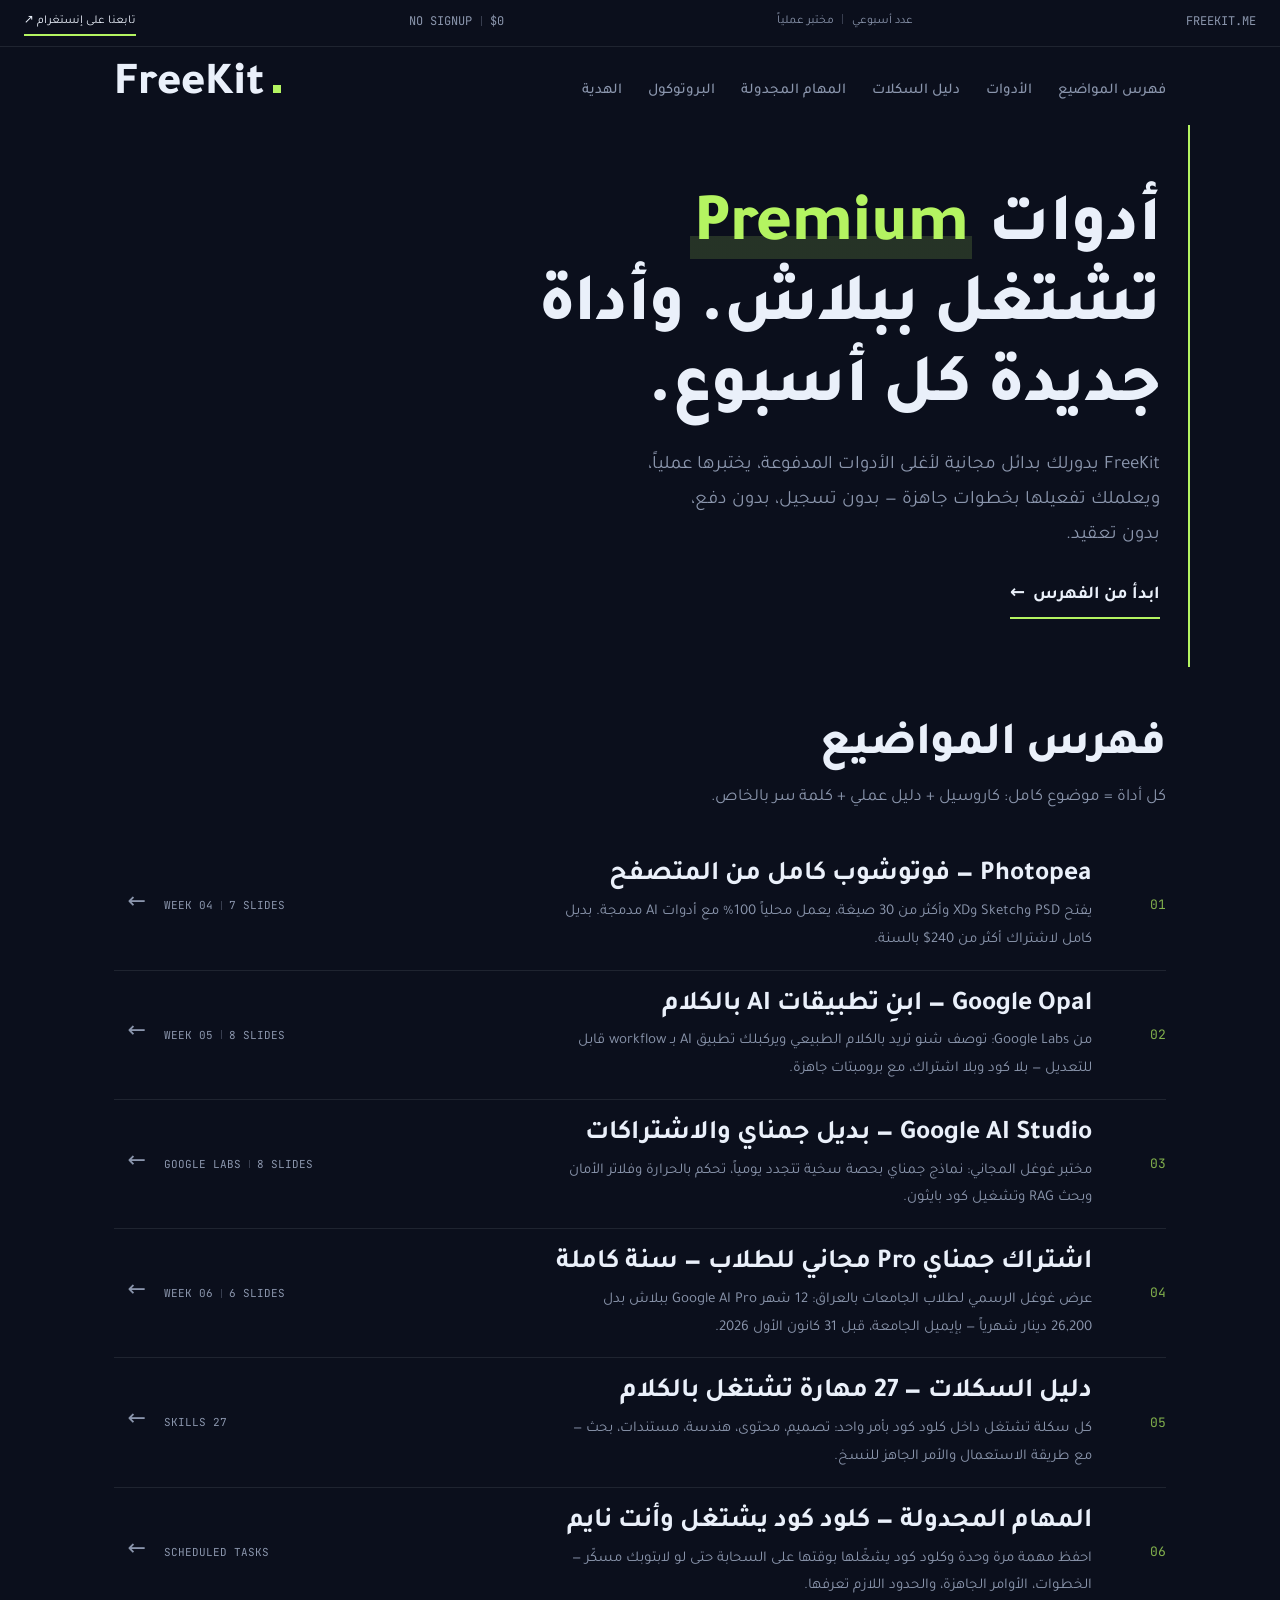
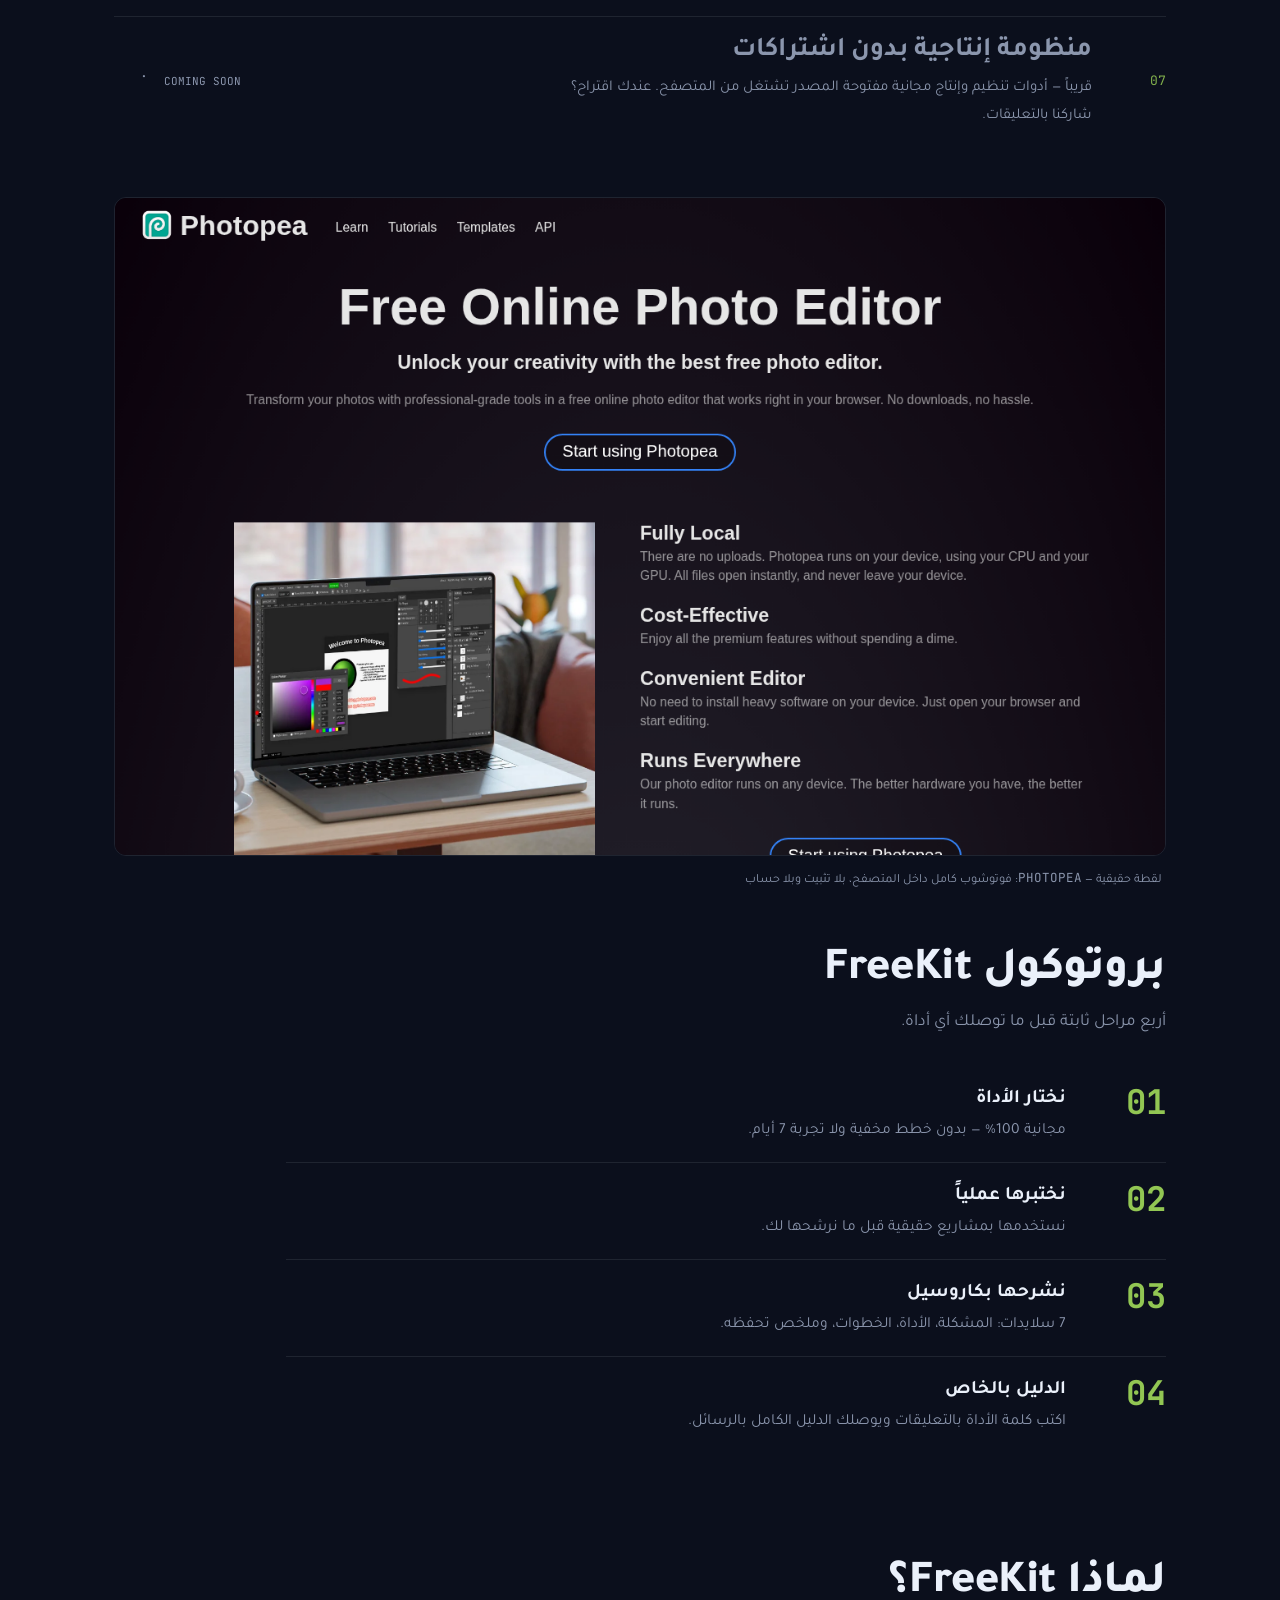
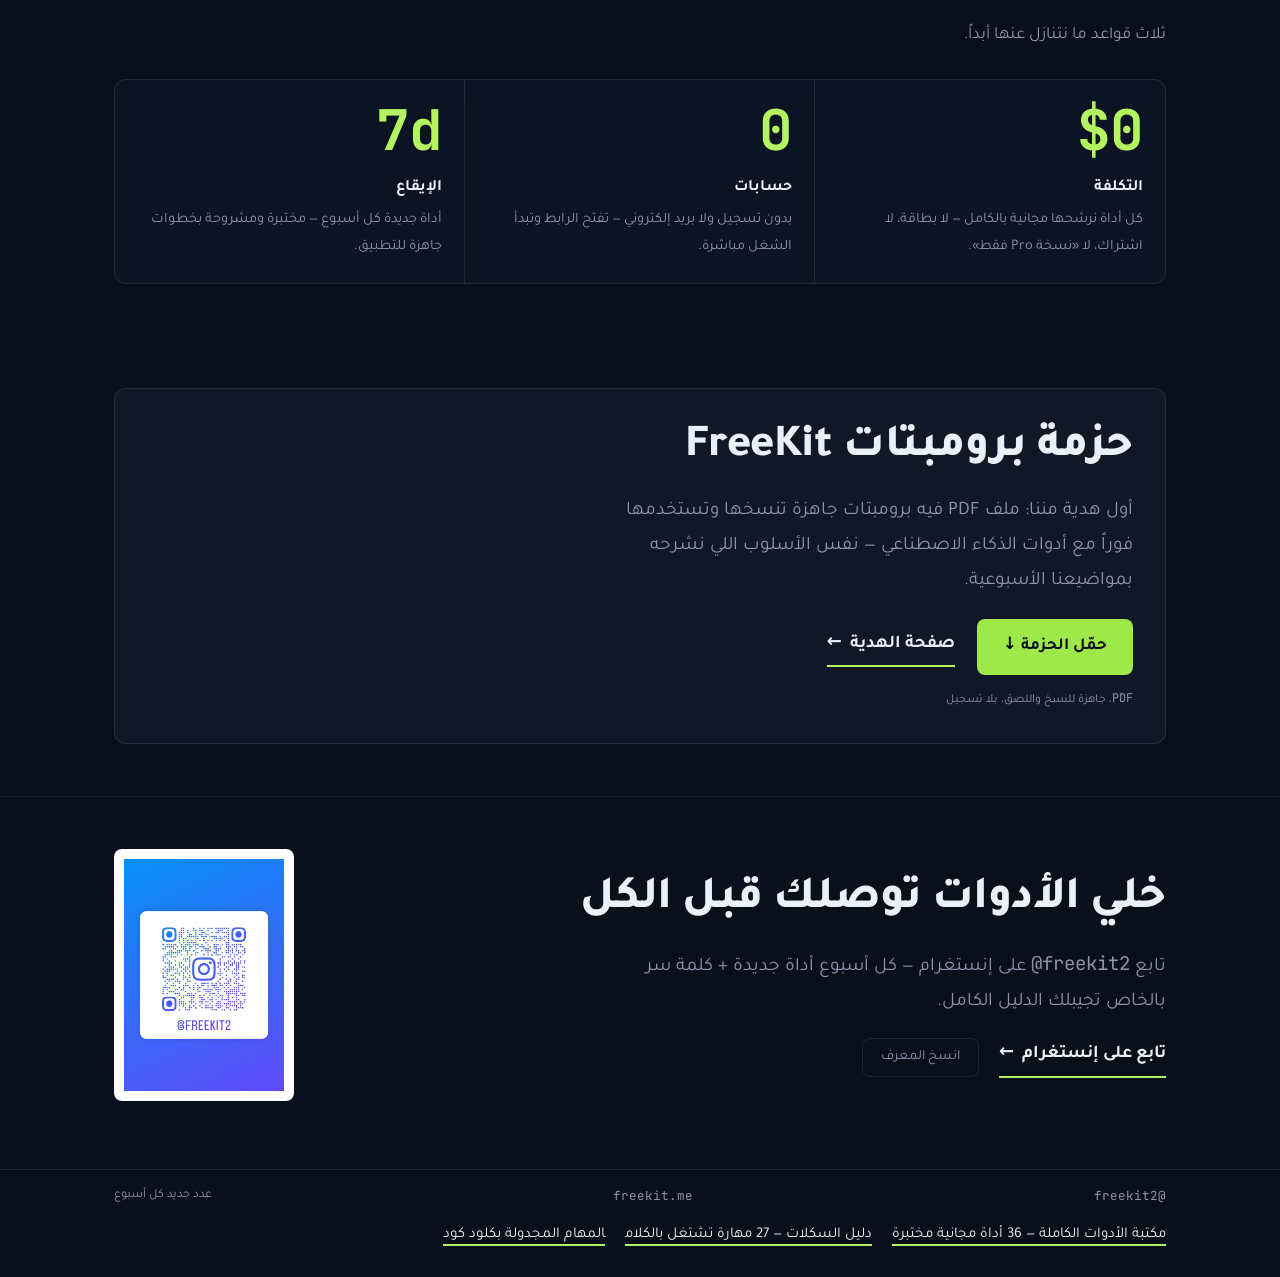
==== index.html @ fcf08472 "refactor(home): remove eyebrows, hero grid and dot-joined meta; nowrap nav; new OG cover" ====
<!doctype html>
<html lang="ar" dir="rtl">

<head>
    <meta charset="utf-8">
    <meta name="viewport" content="width=device-width, initial-scale=1">
    <title>FreeKit | عدّتك المجانية — أدوات Premium ببلاش كل أسبوع</title>
    <meta name="description"
        content="FreeKit يجيبلك بدائل مجانية كاملة للأدوات المدفوعة: Photopea وGoogle Opal وGoogle AI Studio وأكثر — يختبرها عملياً ويسلّمها بشرح مباشر. بدون تسجيل، بدون دفع، أداة جديدة كل أسبوع.">
    <link rel="canonical" href="https://freekit.me/">

    <meta property="og:type" content="website">
    <meta property="og:url" content="https://freekit.me/">
    <meta property="og:title" content="FreeKit | عدّتك المجانية — Premium ببلاش">
    <meta property="og:description" content="أدوات Premium تشتغل ببلاش — أداة جديدة كل أسبوع · بدون تسجيل · بدون دفع">
    <meta property="og:image" content="https://freekit.me/og-cover-home-v4.png">
    <meta property="og:image:width" content="1200">
    <meta property="og:image:height" content="630">
    <meta property="og:image:type" content="image/png">

    <meta name="twitter:card" content="summary_large_image">
    <meta name="twitter:title" content="FreeKit | عدّتك المجانية — Premium ببلاش">
    <meta name="twitter:description" content="أدوات Premium تشتغل ببلاش — أداة جديدة كل أسبوع · بدون تسجيل · بدون دفع">
    <meta name="twitter:image" content="https://freekit.me/og-cover-home-v4.png">

    <link rel="icon"
        href='data:image/svg+xml,<svg xmlns="http://www.w3.org/2000/svg" viewBox="0 0 100 100"><rect width="100" height="100" fill="%230B0F1C"/><text x="50" y="70" font-size="56" font-family="Arial" font-weight="bold" fill="%23B4F461" text-anchor="middle">F</text></svg>'>
    <link rel="preconnect" href="https://fonts.googleapis.com">
    <link rel="preconnect" href="https://fonts.gstatic.com" crossorigin>
    <link
        href="https://fonts.googleapis.com/css2?family=Tajawal:wght@400;500;700;800&family=JetBrains+Mono:wght@400;700&display=swap"
        rel="stylesheet">
    <link rel="alternate" type="application/rss+xml" title="FreeKit | عدّتك المجانية — أدوات Premium ببلاش كل أسبوع"
        href="https://freekit.me/feed.xml">
    <style>
        :root {
            --bg: #0B0F1C;
            --bg-soft: #101828;
            --bg-lift: #141E33;
            --text: #EAF0FA;
            --muted: #8B96AD;
            --accent: #B4F461;
            --accent-strong: #9EE84A;
            --accent-ink: #0B0F1C;
            --hair: 1px solid rgba(234, 240, 250, .09);
            --max-w: 1100px;
            --radius: 12px;
            --radius-sm: 8px;
            --ease: cubic-bezier(.2, .7, .2, 1);
        }

        * {
            margin: 0;
            padding: 0;
            box-sizing: border-box
        }

        html {
            scroll-behavior: smooth;
            -webkit-text-size-adjust: 100%
        }

        body {
            background: var(--bg);
            color: var(--text);
            font-family: 'Tajawal', system-ui, sans-serif;
            font-size: 17px;
            line-height: 1.85;
            -webkit-font-smoothing: antialiased
        }

        ::selection {
            background: rgba(180, 244, 97, .25)
        }

        .mono {
            font-family: 'JetBrains Mono', ui-monospace, monospace
        }

        bdi,
        [dir="ltr"] {
            unicode-bidi: isolate
        }

        [id] {
            scroll-margin-top: 24px
        }

        .wrap {
            max-width: var(--max-w);
            margin-inline: auto;
            padding-inline: 24px
        }

        a {
            color: inherit;
            transition: color .15s, border-color .15s, background .18s
        }

        :focus-visible {
            outline: 2px solid var(--accent);
            outline-offset: 3px
        }

        .skip {
            position: absolute;
            inset-inline-start: -9999px;
            top: 0;
            background: var(--accent-strong);
            color: var(--accent-ink);
            padding: 10px 18px;
            z-index: 100;
            font-weight: 700
        }

        .skip:focus {
            inset-inline-start: 0
        }

        /* ── Masthead ── */
        .topline {
            display: flex;
            gap: 18px;
            justify-content: space-between;
            flex-wrap: wrap;
            padding: 10px 24px;
            border-bottom: var(--hair);
            font-size: 12px;
            color: var(--muted)
        }

        .topline a {
            color: var(--text);
            text-decoration: none;
            border-bottom: 2px solid var(--accent);
            padding-bottom: 2px
        }

        .topline a:hover {
            color: var(--accent)
        }

        .brandrow {
            display: flex;
            align-items: baseline;
            justify-content: space-between;
            gap: 24px;
            direction: ltr;
            padding-block: 16px;
            flex-wrap: wrap
        }

        .wordmark {
            font-size: clamp(32px, 4.6vw, 46px);
            font-weight: 800;
            text-decoration: none;
            line-height: 1;
            display: inline-flex;
            align-items: baseline;
            gap: 8px
        }

        .wordmark .sq {
            width: .18em;
            height: .18em;
            background: var(--accent);
            display: inline-block;
            animation: blink 1.2s steps(1, end) infinite
        }

        @keyframes blink {

            0%,
            55% {
                opacity: 1
            }

            56%,
            100% {
                opacity: .18
            }
        }

        .brandrow nav {
            direction: rtl
        }

        .brandrow nav a {
            margin-inline-start: 22px;
            text-decoration: none;
            font-weight: 500;
            font-size: 15px;
            color: var(--muted);
            border-bottom: 2px solid transparent;
            padding-bottom: 2px
        }

        .brandrow nav a:first-child {
            margin-inline-start: 0
        }

        .brandrow nav a:hover {
            color: var(--text);
            border-bottom-color: var(--accent)
        }

        /* ── Hero ── */
        .hero {
            padding-block: 64px 48px;
            padding-inline-start: 28px;
            text-align: start;
            position: relative;
            border-inline-start: 2px solid var(--accent);
            animation: fade .5s var(--ease) both
        }

        .hero::before {
            content: "";
            position: absolute;
            inset: 0;
            background-image:
                linear-gradient(to right, rgba(234, 240, 250, .05) 1px, transparent 1px),
                linear-gradient(to bottom, rgba(234, 240, 250, .05) 1px, transparent 1px);
            background-size: 72px 72px;
            -webkit-mask-image: radial-gradient(85% 75% at 72% 0%, #000, transparent 100%);
            mask-image: radial-gradient(85% 75% at 72% 0%, #000, transparent 100%);
            pointer-events: none
        }

        .hero>* {
            position: relative
        }

        @keyframes fade {
            from {
                opacity: 0
            }

            to {
                opacity: 1
            }
        }

        .kicker {
            font-size: 13px;
            font-weight: 500;
            color: var(--accent);
            margin-bottom: 18px
        }

        .kicker::before {
            content: "";
            display: inline-block;
            width: 10px;
            height: 10px;
            background: var(--accent);
            margin-inline-end: 10px
        }

        h1 {
            font-size: clamp(38px, 6.4vw, 68px);
            font-weight: 800;
            line-height: 1.18;
            letter-spacing: -.01em;
            max-width: 20ch;
            margin-inline: 0;
            text-wrap: balance
        }

        h1 em {
            font-style: normal;
            color: var(--accent);
            background: linear-gradient(180deg, transparent 60%, rgba(180, 244, 97, .16) 60%, rgba(180, 244, 97, .16) 94%, transparent 94%);
            padding-inline: .06em
        }

        .sub {
            color: var(--muted);
            max-width: 54ch;
            margin: 18px 0 0;
            font-size: clamp(16px, 2vw, 19px);
            text-wrap: pretty
        }

        .hero-cta {
            margin-top: 26px
        }

        .arrow-link {
            font-weight: 700;
            font-size: 18px;
            text-decoration: none;
            color: var(--text);
            border-bottom: 2px solid var(--accent);
            padding-bottom: 4px;
            display: inline-flex;
            align-items: center;
            gap: 8px
        }

        .arrow-link:hover {
            color: var(--accent)
        }

        .arr {
            display: inline-block;
            transition: transform .18s var(--ease)
        }

        .arrow-link:hover .arr {
            transform: translateX(-5px)
        }

        /* ── Figure ── */
        .figure {
            padding-block: 0
        }

        .figure img {
            width: 100%;
            display: block;
            border: var(--hair);
            border-radius: var(--radius)
        }

        .figure figcaption {
            font-size: 12.5px;
            color: var(--muted);
            padding: 10px 4px 0
        }

        /* ── Sections ── */
        .sec {
            padding-block: 52px
        }

        h2 {
            font-size: clamp(28px, 4vw, 46px);
            font-weight: 800;
            line-height: 1.2;
            letter-spacing: -.01em;
            text-wrap: balance
        }

        .sec-sub {
            color: var(--muted);
            margin-top: 8px;
            max-width: 56ch;
            text-wrap: pretty
        }

        .sec-head {
            margin-bottom: 28px
        }

        /* ── Index list ── */
        .index {
            list-style: none
        }

        .index li {
            border-bottom: var(--hair)
        }

        .index li:last-child {
            border-bottom: none
        }

        .index a,
        .index .row {
            position: relative;
            display: grid;
            grid-template-columns: 56px 1fr auto 32px;
            gap: 18px;
            align-items: center;
            padding: 16px 14px;
            margin-inline: -14px;
            border-radius: var(--radius);
            text-decoration: none;
            transition: background .18s var(--ease)
        }

        .index a::before {
            content: "";
            position: absolute;
            inset-block: 10px;
            inset-inline-start: 0;
            width: 2px;
            background: var(--accent);
            transform: scaleY(0);
            transform-origin: center;
            transition: transform .2s var(--ease)
        }

        .index a:hover::before {
            transform: scaleY(1)
        }

        .index .num {
            font-size: 13px;
            color: var(--accent);
            opacity: .7;
            transition: opacity .18s var(--ease)
        }

        .ttl {
            display: block;
            font-size: clamp(20px, 2.6vw, 27px);
            font-weight: 700;
            line-height: 1.4
        }

        .tdesc {
            display: block;
            color: var(--muted);
            font-size: 15px;
            margin-top: 3px;
            max-width: 66ch;
            text-wrap: pretty
        }

        .meta {
            font-size: 11px;
            color: var(--muted);
            white-space: nowrap
        }

        .a-arr {
            font-size: 22px;
            color: var(--muted);
            transition: transform .18s var(--ease), color .18s
        }

        .index a:hover {
            background: rgba(180, 244, 97, .035)
        }

        .index a:hover .num {
            opacity: 1
        }

        .index a:hover .a-arr {
            color: var(--accent);
            transform: translateX(-4px)
        }

        .index li.soon .ttl {
            color: var(--muted)
        }

        @media(max-width:720px) {

            .index a,
            .index .row {
                grid-template-columns: 36px 1fr
            }

            .index .meta {
                grid-column: 2
            }

            .a-arr {
                display: none
            }
        }

        /* ── Protocol ── */
        .steps {
            list-style: none;
            max-width: 880px
        }

        .steps li {
            display: grid;
            grid-template-columns: 84px 1fr;
            gap: 16px;
            padding-block: 16px;
            border-bottom: var(--hair);
            align-items: start
        }

        .steps li:last-child {
            border-bottom: none
        }

        .snum {
            font-size: clamp(24px, 3vw, 34px);
            font-weight: 700;
            color: var(--accent);
            opacity: .8;
            line-height: 1.2
        }

        .steps h3 {
            font-size: 19px;
            font-weight: 700
        }

        .steps p {
            color: var(--muted);
            font-size: 15.5px
        }

        @media(max-width:560px) {
            .steps li {
                grid-template-columns: 52px 1fr
            }
        }

        /* ── Stats ── */
        .stats {
            display: grid;
            grid-template-columns: repeat(3, 1fr);
            border: var(--hair);
            border-radius: var(--radius);
            overflow: hidden;
            background: rgba(16, 24, 40, .55)
        }

        .stats>div {
            padding: 22px
        }

        .stats>div+div {
            border-inline-start: var(--hair)
        }

        .stat {
            font-size: clamp(38px, 5vw, 56px);
            font-weight: 700;
            line-height: 1;
            color: var(--accent);
            font-variant-numeric: tabular-nums;
            letter-spacing: -.02em
        }

        .stats h3 {
            font-size: 16px;
            margin-top: 10px
        }

        .stats p {
            color: var(--muted);
            font-size: 14.5px;
            margin-top: 4px
        }

        @media(max-width:720px) {
            .stats {
                grid-template-columns: 1fr
            }

            .stats>div+div {
                border-inline-start: none;
                border-top: var(--hair)
            }
        }

        /* ── Gift ── */
        .gift-panel {
            background: var(--bg-soft);
            border: var(--hair);
            border-radius: var(--radius);
            padding: 32px
        }

        .gift-panel .sub {
            margin-inline: 0
        }

        .gift-actions {
            margin-top: 20px;
            display: flex;
            gap: 22px;
            align-items: center;
            flex-wrap: wrap
        }

        .dl {
            display: inline-block;
            font-weight: 700;
            font-size: 17px;
            text-decoration: none;
            background: var(--accent-strong);
            color: var(--accent-ink);
            padding: 12px 26px;
            border-radius: var(--radius-sm);
            transition: background .15s, box-shadow .2s var(--ease)
        }

        .dl:hover {
            background: var(--accent);
            box-shadow: 0 0 0 4px rgba(180, 244, 97, .16)
        }

        .gift-meta {
            font-size: 12px;
            color: var(--muted);
            margin-top: 12px
        }

        /* ── Follow ── */
        .follow {
            border-top: var(--hair)
        }

        .follow-grid {
            display: grid;
            grid-template-columns: 1fr auto;
            gap: 44px;
            align-items: center
        }

        .qr {
            width: 180px;
            height: auto;
            border-radius: var(--radius-sm);
            padding: 10px;
            background: #fff
        }

        .follow-actions {
            margin-top: 18px;
            display: flex;
            gap: 20px;
            align-items: center;
            flex-wrap: wrap
        }

        .copybtn {
            background: none;
            border: var(--hair);
            padding: 10px 18px;
            font-size: 14px;
            font-family: inherit;
            cursor: pointer;
            color: var(--muted);
            border-radius: var(--radius-sm);
            transition: color .15s, border-color .15s
        }

        .copybtn:hover {
            color: var(--text);
            border-color: var(--accent)
        }

        @media(max-width:720px) {
            .follow-grid {
                grid-template-columns: 1fr
            }
        }

        /* ── Footer ── */
        footer {
            border-top: var(--hair);
            margin-top: 16px
        }

        .foot-row {
            display: flex;
            gap: 26px;
            flex-wrap: wrap;
            justify-content: space-between;
            padding-block: 14px;
            font-size: 12.5px;
            color: var(--muted)
        }

        .foot-lib {
            padding-bottom: 28px;
            font-size: 15px
        }

        .foot-lib a {
            text-decoration: none;
            border-bottom: 2px solid var(--accent);
            padding-bottom: 2px
        }

        .foot-lib a:hover {
            color: var(--accent)
        }

        .toast {
            position: fixed;
            bottom: 24px;
            inset-inline-end: 24px;
            background: var(--bg-lift);
            border: var(--hair);
            color: var(--text);
            padding: 10px 20px;
            font-size: 13px;
            border-radius: var(--radius-sm);
            opacity: 0;
            pointer-events: none;
            transition: opacity .25s
        }

        .toast.show {
            opacity: 1
        }

        @media(prefers-reduced-motion:reduce) {

            html {
                scroll-behavior: auto
            }

            .hero,
            .wordmark .sq {
                animation: none
            }

            .index a::before,
            .arr,
            .a-arr {
                transition: none
            }
        }
    
        /* v2 polish: skills-guided cleanup (no eyebrow, no joined meta strings, no decorative glow/grid, no gradient text) */
        .brandrow nav a { white-space: nowrap }
        .hero::before { display: none }
        .meta > span + span::before, .topline > span > span + span::before { content: ""; display: inline-block; width: 1px; height: .8em; background: currentColor; opacity: .35; margin-inline: .7em; vertical-align: -.05em }
        .foot-lib a + a { margin-inline-start: 20px }
</style>
</head>

<body>
    <a class="skip" href="#archive">تخطى للمحتوى</a>

    <header>
        <div class="topline">
            <span class="mono">FREEKIT.ME</span>
            <span><span>عدد أسبوعي</span><span>مختبر عملياً</span></span>
            <span class="mono"><span>$0</span><span>NO SIGNUP</span></span>
            <a href="https://www.instagram.com/freekit2?igsi=MTd0MGFwcDRiYTl2cQ==" target="_blank"
                rel="noopener">تابعنا على إنستغرام ↗</a>
        </div>
        <div class="wrap brandrow">
            <a class="wordmark" href="/">FreeKit<span class="sq" aria-hidden="true"></span></a>
            <nav aria-label="التنقل الرئيسي">
                <a href="#archive">فهرس المواضيع</a>
                <a href="tools.html">الأدوات</a>
                <a href="skills.html">دليل السكلات</a>
                <a href="scheduled-tasks.html">المهام المجدولة</a>
                <a href="#protocol">البروتوكول</a>
                <a href="#gift">الهدية</a>
            </nav>
        </div>
    </header>

    <main>
        <section class="hero wrap">
            <h1>أدوات <em>Premium</em> تشتغل ببلاش. وأداة جديدة كل أسبوع.</h1>
            <p class="sub">FreeKit يدورلك بدائل مجانية لأغلى الأدوات المدفوعة، يختبرها عملياً، ويعلملك تفعيلها بخطوات
                جاهزة — بدون تسجيل، بدون دفع، بدون تعقيد.</p>
            <p class="hero-cta"><a class="arrow-link" href="#archive">ابدأ من الفهرس <span class="arr"
                        aria-hidden="true">←</span></a></p>
        </section>

        <section id="archive" class="wrap sec">
            <div class="sec-head">
                <h2>فهرس المواضيع</h2>
                <p class="sec-sub">كل أداة = موضوع كامل: كاروسيل + دليل عملي + كلمة سر بالخاص.</p>
            </div>
            <ol class="index">
                <li>
                    <a href="photopea.html">
                        <span class="num mono">01</span>
                        <span class="tblock"><span class="ttl">Photopea — فوتوشوب كامل من المتصفح</span>
                            <span class="tdesc">يفتح PSD و<bdi>Sketch</bdi> و<bdi>XD</bdi> وأكثر من 30 صيغة، يعمل محلياً 100% مع أدوات AI
                                مدمجة. بديل كامل لاشتراك أكثر من 240$ بالسنة.</span></span>
                        <span class="meta mono"><span>WEEK 04</span><span>7 SLIDES</span></span>
                        <span class="a-arr" aria-hidden="true">←</span>
                    </a>
                </li>
                <li>
                    <a href="opal.html">
                        <span class="num mono">02</span>
                        <span class="tblock"><span class="ttl">Google Opal — ابنِ تطبيقات AI بالكلام</span>
                            <span class="tdesc">من Google Labs: توصف شنو تريد بالكلام الطبيعي ويركبلك تطبيق AI بـ
                                workflow قابل للتعديل — بلا كود وبلا اشتراك، مع برومبتات جاهزة.</span></span>
                        <span class="meta mono"><span>WEEK 05</span><span>8 SLIDES</span></span>
                        <span class="a-arr" aria-hidden="true">←</span>
                    </a>
                </li>
                <li>
                    <a href="studio.html">
                        <span class="num mono">03</span>
                        <span class="tblock"><span class="ttl">Google AI Studio — بديل جمناي والاشتراكات</span>
                            <span class="tdesc">مختبر غوغل المجاني: نماذج جمناي بحصة سخية تتجدد يومياً، تحكم بالحرارة
                                وفلاتر الأمان وبحث RAG وتشغيل كود بايثون.</span></span>
                        <span class="meta mono"><span>GOOGLE LABS</span><span>8 SLIDES</span></span>
                        <span class="a-arr" aria-hidden="true">←</span>
                    </a>
                </li>
                <li>
                    <a href="students.html">
                        <span class="num mono">04</span>
                        <span class="tblock"><span class="ttl">اشتراك جمناي Pro مجاني للطلاب — سنة كاملة</span>
                            <span class="tdesc">عرض غوغل الرسمي لطلاب الجامعات بالعراق: 12 شهر Google AI Pro ببلاش بدل
                                26,200 دينار شهرياً — بإيميل الجامعة، قبل 31 كانون الأول 2026.</span></span>
                        <span class="meta mono"><span>WEEK 06</span><span>6 SLIDES</span></span>
                        <span class="a-arr" aria-hidden="true">←</span>
                    </a>
                </li>
                <li>
                    <a href="skills.html">
                        <span class="num mono">05</span>
                        <span class="tblock"><span class="ttl">دليل السكلات — 27 مهارة تشتغل بالكلام</span>
                            <span class="tdesc">كل سكلة تشتغل داخل كلود كود بأمر واحد: تصميم، محتوى، هندسة، مستندات،
                                بحث — مع طريقة الاستعمال والأمر الجاهز للنسخ.</span></span>
                        <span class="meta mono">27 SKILLS</span>
                        <span class="a-arr" aria-hidden="true">←</span>
                    </a>
                </li>
                <li>
                    <a href="scheduled-tasks.html">
                        <span class="num mono">06</span>
                        <span class="tblock"><span class="ttl">المهام المجدولة — كلود كود يشتغل وأنت نايم</span>
                            <span class="tdesc">احفظ مهمة مرة وحدة وكلود كود يشغّلها بوقتها على السحابة حتى لو لابتوبك
                                مسكّر — الخطوات، الأوامر الجاهزة، والحدود اللازم تعرفها.</span></span>
                        <span class="meta mono">SCHEDULED TASKS</span>
                        <span class="a-arr" aria-hidden="true">←</span>
                    </a>
                </li>
                <li class="soon">
                    <span class="row">
                        <span class="num mono">07</span>
                        <span class="tblock"><span class="ttl">منظومة إنتاجية بدون اشتراكات</span>
                            <span class="tdesc">قريباً — أدوات تنظيم وإنتاج مجانية مفتوحة المصدر تشتغل من المتصفح.
                                عندك اقتراح؟ شاركنا بالتعليقات.</span></span>
                        <span class="meta mono">COMING SOON</span>
                        <span class="a-arr" aria-hidden="true">·</span>
                    </span>
                </li>
            </ol>
        </section>

<figure class="wrap figure">
            <img src="photopea_live.jpg" alt="Photopea يعمل داخل المتصفح — لقطة حقيقية من الأداة" loading="lazy">
            <figcaption>لقطة حقيقية — <bdi class="mono">PHOTOPEA</bdi>: فوتوشوب كامل داخل المتصفح، بلا تثبيت وبلا حساب
            </figcaption>
        </figure>

        <section id="protocol" class="wrap sec">
            <div class="sec-head">
                <h2>بروتوكول FreeKit</h2>
                <p class="sec-sub">أربع مراحل ثابتة قبل ما توصلك أي أداة.</p>
            </div>
            <ol class="steps">
                <li><span class="snum mono">01</span>
                    <div>
                        <h3>نختار الأداة</h3>
                        <p>مجانية 100% — بدون خطط مخفية ولا تجربة 7 أيام.</p>
                    </div>
                </li>
                <li><span class="snum mono">02</span>
                    <div>
                        <h3>نختبرها عملياً</h3>
                        <p>نستخدمها بمشاريع حقيقية قبل ما نرشحها لك.</p>
                    </div>
                </li>
                <li><span class="snum mono">03</span>
                    <div>
                        <h3>نشرحها بكاروسيل</h3>
                        <p>7 سلايدات: المشكلة، الأداة، الخطوات، وملخص تحفظه.</p>
                    </div>
                </li>
                <li><span class="snum mono">04</span>
                    <div>
                        <h3>الدليل بالخاص</h3>
                        <p>اكتب كلمة الأداة بالتعليقات ويوصلك الدليل الكامل بالرسائل.</p>
                    </div>
                </li>
            </ol>
        </section>

        <section id="why" class="wrap sec">
            <div class="sec-head">
                <h2>لماذا <bdi>FreeKit</bdi>؟</h2>
                <p class="sec-sub">ثلاث قواعد ما نتنازل عنها أبداً.</p>
            </div>
            <div class="stats">
                <div><span class="stat mono">$0</span>
                    <h3>التكلفة</h3>
                    <p>كل أداة نرشحها مجانية بالكامل — لا بطاقة، لا اشتراك، لا «نسخة Pro فقط».</p>
                </div>
                <div><span class="stat mono">0</span>
                    <h3>حسابات</h3>
                    <p>بدون تسجيل ولا بريد إلكتروني — تفتح الرابط وتبدأ الشغل مباشرة.</p>
                </div>
                <div><span class="stat mono">7d</span>
                    <h3>الإيقاع</h3>
                    <p>أداة جديدة كل أسبوع — مختبرة ومشروحة بخطوات جاهزة للتطبيق.</p>
                </div>
            </div>
        </section>

        <section id="gift" class="wrap sec">
            <div class="gift-panel">
                <h2>حزمة برومبتات FreeKit</h2>
                <p class="sub">أول هدية مننا: ملف PDF فيه برومبتات جاهزة تنسخها وتستخدمها فوراً مع أدوات الذكاء
                    الاصطناعي — نفس الأسلوب اللي نشرحه بمواضيعنا الأسبوعية.</p>
                <div class="gift-actions">
                    <a class="dl" href="FREEKIT_Prompt_Pack.pdf" download>حمّل الحزمة ↓</a>
                    <a class="arrow-link" href="gift.html">صفحة الهدية <span class="arr" aria-hidden="true">←</span></a>
                </div>
                <p class="gift-meta"><bdi class="mono">PDF</bdi>، جاهزة للنسخ واللصق، بلا تسجيل</p>
            </div>
        </section>

        <section id="follow" class="follow">
            <div class="wrap sec">
                <div class="follow-grid">
                    <div>
                        <h2>خلي الأدوات توصلك قبل الكل</h2>
                        <p class="sub" style="margin-inline:0">تابع <bdi class="mono">@freekit2</bdi> على إنستغرام — كل
                            أسبوع أداة جديدة + كلمة سر بالخاص تجيبلك الدليل الكامل.</p>
                        <div class="follow-actions">
                            <a class="arrow-link"
                                href="https://www.instagram.com/freekit2?igsi=MTd0MGFwcDRiYTl2cQ==" target="_blank"
                                rel="noopener">تابع على إنستغرام <span class="arr" aria-hidden="true">←</span></a>
                            <button class="copybtn" id="copyHandle" type="button">انسخ المعرف</button>
                        </div>
                    </div>
                    <img class="qr" src="instagram_qr.jpg" alt="باركود إنستغرام FreeKit" loading="lazy">
                </div>
            </div>
        </section>
    </main>

    <footer>
        <div class="wrap">
            <div class="foot-row">
                <span class="mono">@freekit2</span>
                <span class="mono">freekit.me</span>
                <span>عدد جديد كل أسبوع</span>
            </div>
            <p class="foot-lib"><a href="tools.html">مكتبة الأدوات الكاملة — 36 أداة مجانية مختبرة</a><a
                    href="skills.html">دليل السكلات — 27 مهارة تشتغل بالكلام</a><a
                    href="scheduled-tasks.html">المهام المجدولة بكلود كود</a></p>
        </div>
    </footer>

    <div class="toast" id="toast" role="status" aria-live="polite">تم النسخ</div>

    <script>
        (function () {
            var btn = document.getElementById('copyHandle');
            var toast = document.getElementById('toast');
            if (!btn) return;
            btn.addEventListener('click', function () {
                var done = function () {
                    toast.classList.add('show');
                    setTimeout(function () { toast.classList.remove('show'); }, 1800);
                };
                if (navigator.clipboard && navigator.clipboard.writeText) {
                    navigator.clipboard.writeText('@freekit2').then(done).catch(done);
                } else { done(); }
            });
        })();
    </script>
</body>

</html>
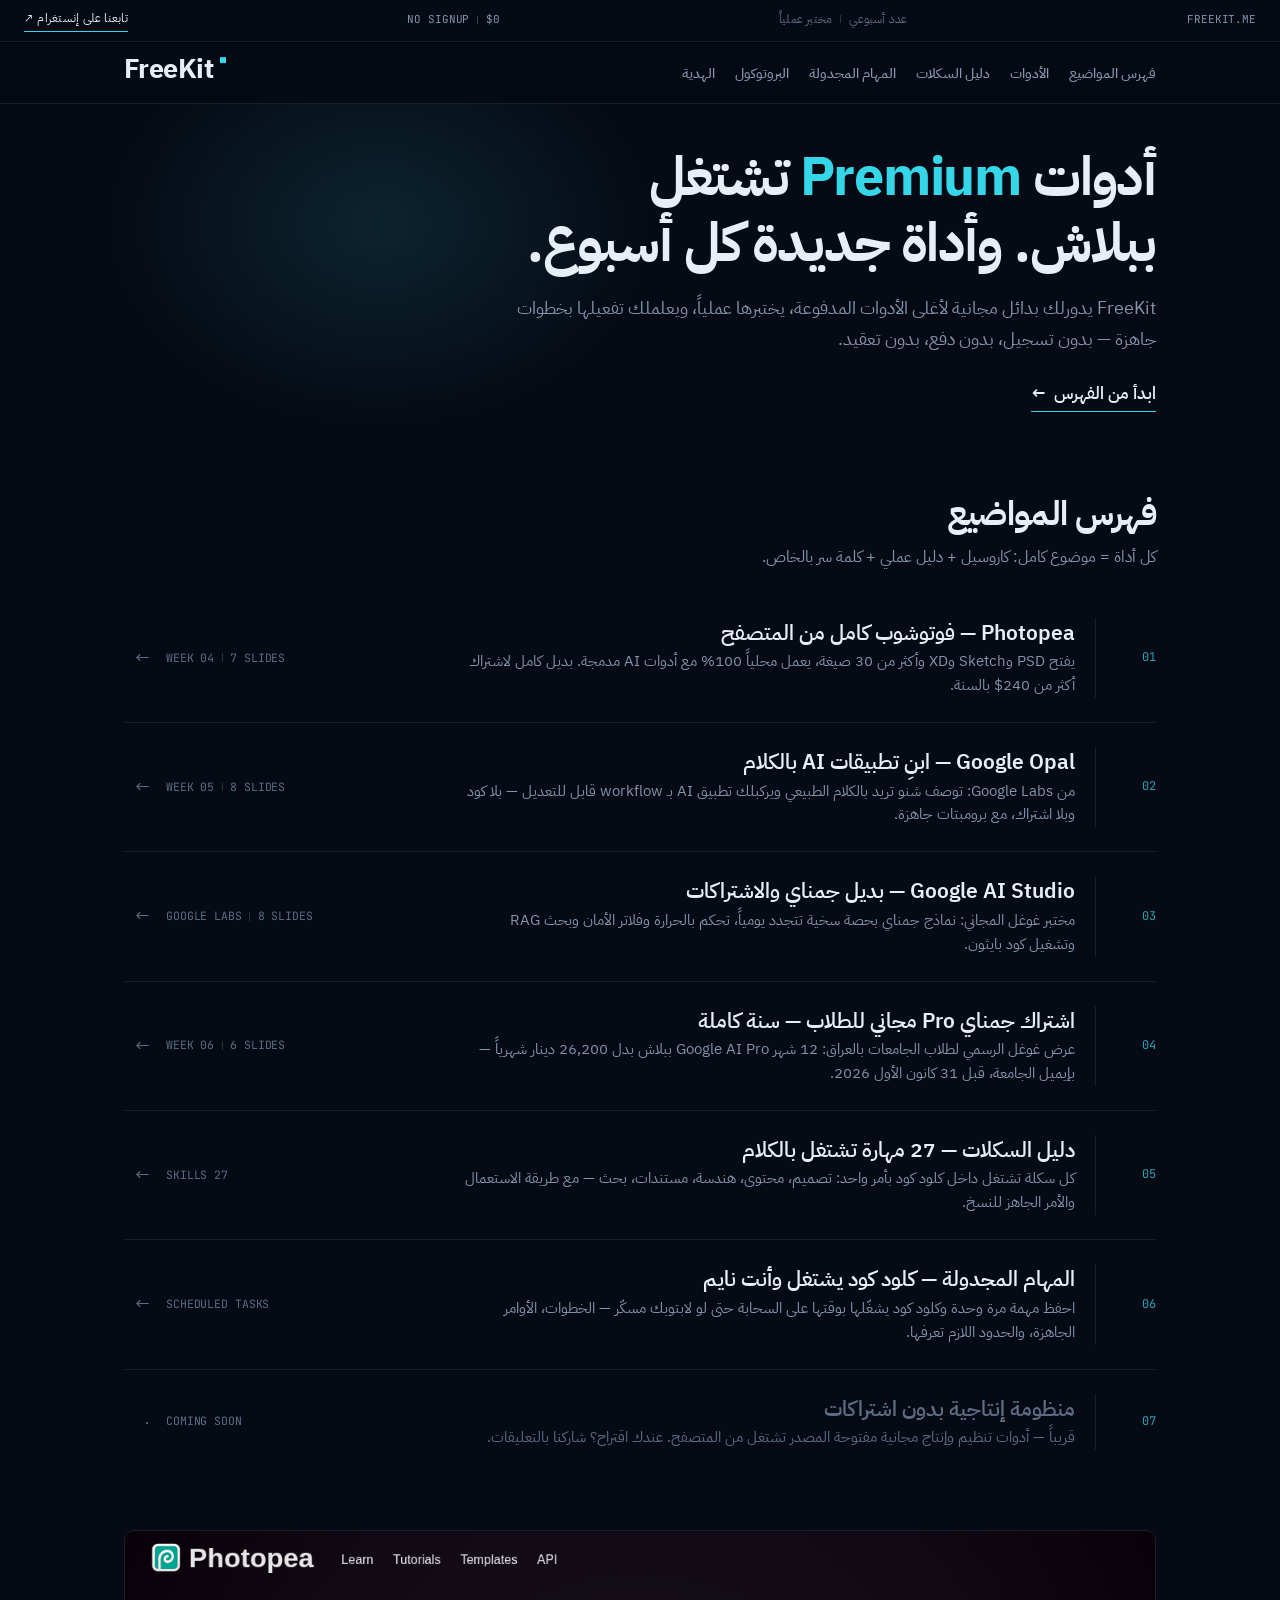
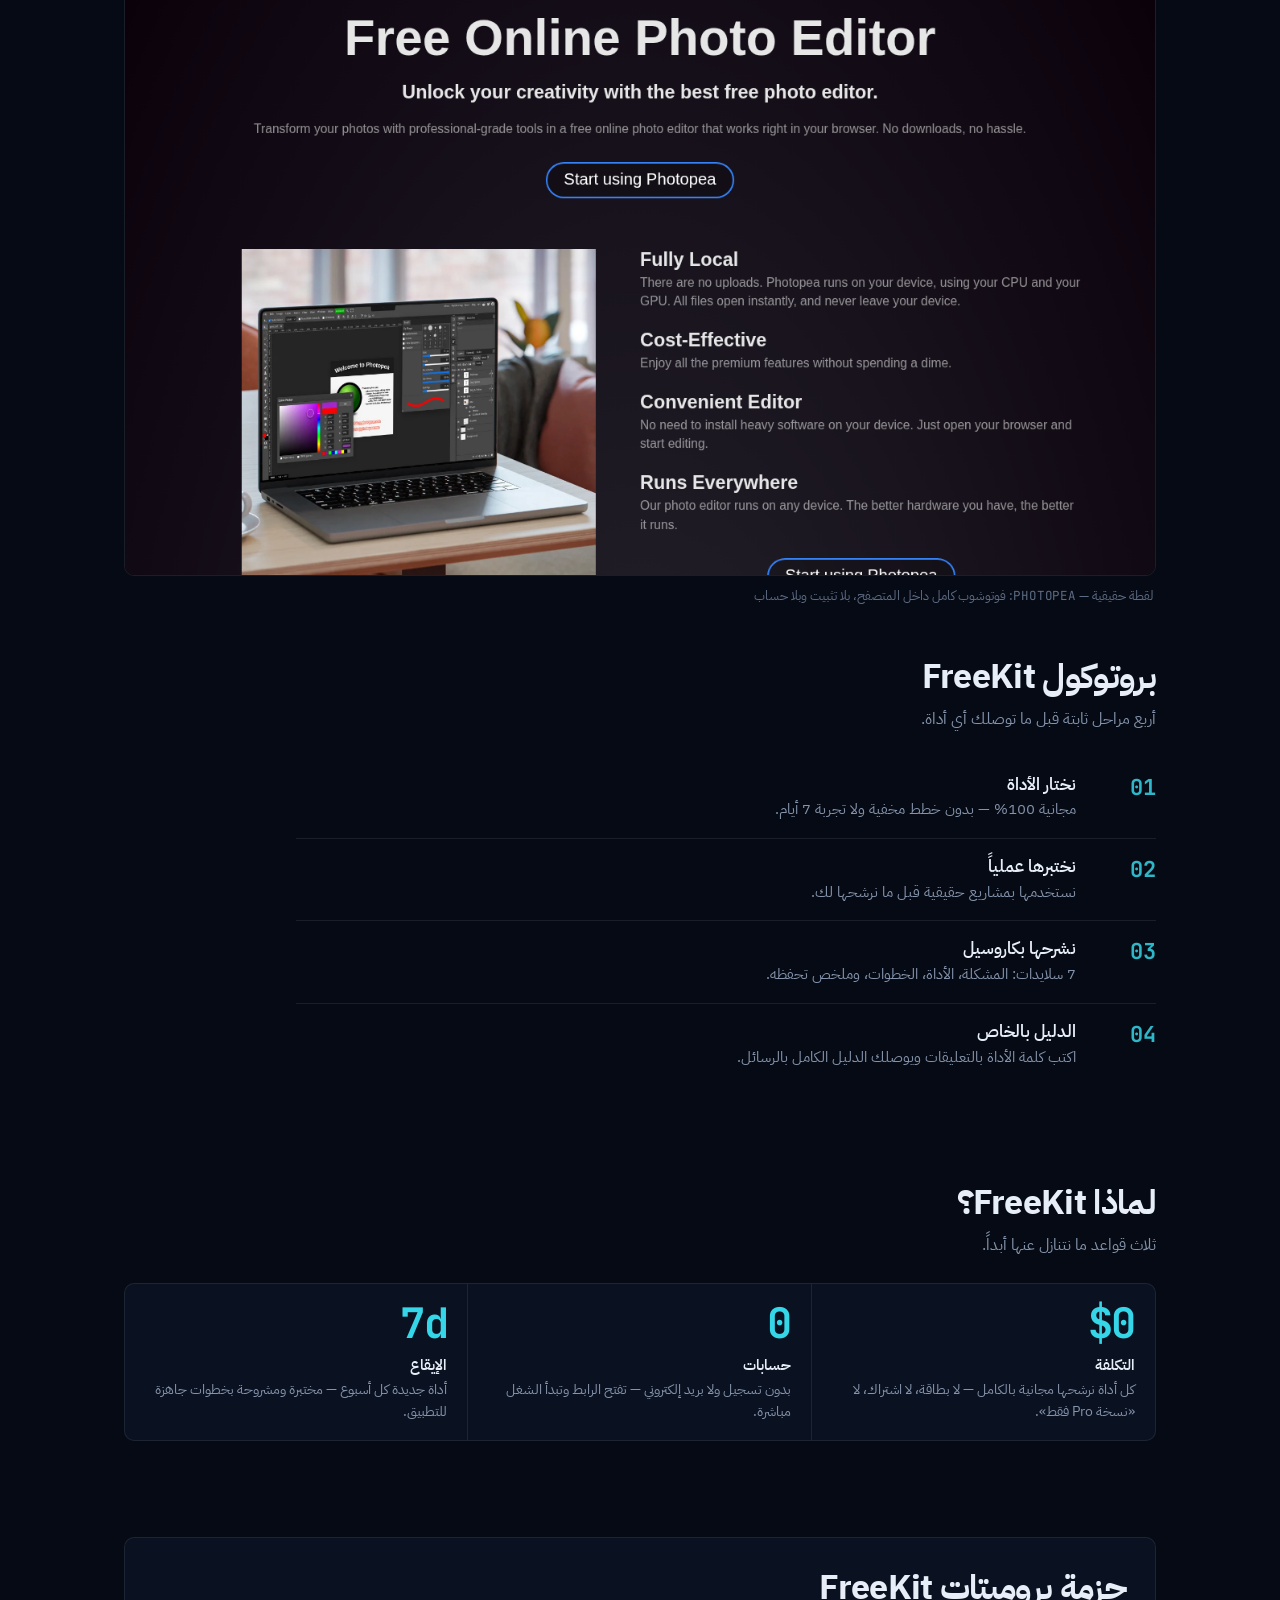
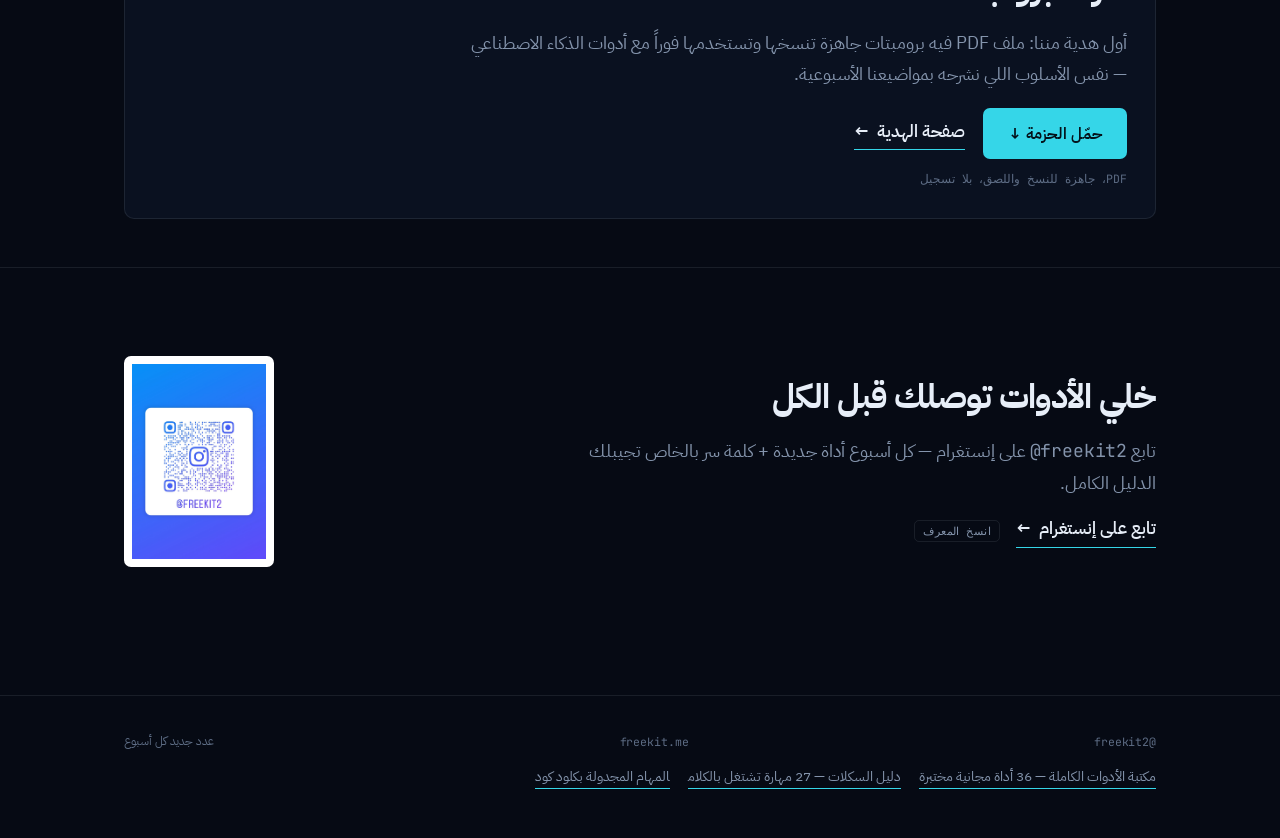
==== commit 6828af45: "refactor(site): rebuild all pages on v3 Deep Flow system - shared assets/v3.css: deep-navy bg, singl" ====
--- a/index.html
+++ b/index.html
@@ -5,10 +5,7 @@
     <meta charset="utf-8">
     <meta name="viewport" content="width=device-width, initial-scale=1">
     <title>FreeKit | عدّتك المجانية — أدوات Premium ببلاش كل أسبوع</title>
-    <meta name="description"
-        content="FreeKit يجيبلك بدائل مجانية كاملة للأدوات المدفوعة: Photopea وGoogle Opal وGoogle AI Studio وأكثر — يختبرها عملياً ويسلّمها بشرح مباشر. بدون تسجيل، بدون دفع، أداة جديدة كل أسبوع.">
-    <link rel="canonical" href="https://freekit.me/">
-
+    <meta name="description" content="FreeKit يجيبلك بدائل مجانية كاملة للأدوات المدفوعة: Photopea وGoogle Opal وGoogle AI Studio وأكثر — يختبرها عملياً ويسلّمها بشرح مباشر. بدون تسجيل، بدون دفع، أداة جديدة كل أسبوع.">
     <meta property="og:type" content="website">
     <meta property="og:url" content="https://freekit.me/">
     <meta property="og:title" content="FreeKit | عدّتك المجانية — Premium ببلاش">
@@ -17,713 +14,18 @@
     <meta property="og:image:width" content="1200">
     <meta property="og:image:height" content="630">
     <meta property="og:image:type" content="image/png">
-
     <meta name="twitter:card" content="summary_large_image">
     <meta name="twitter:title" content="FreeKit | عدّتك المجانية — Premium ببلاش">
     <meta name="twitter:description" content="أدوات Premium تشتغل ببلاش — أداة جديدة كل أسبوع · بدون تسجيل · بدون دفع">
     <meta name="twitter:image" content="https://freekit.me/og-cover-home-v4.png">
-
-    <link rel="icon"
-        href='data:image/svg+xml,<svg xmlns="http://www.w3.org/2000/svg" viewBox="0 0 100 100"><rect width="100" height="100" fill="%230B0F1C"/><text x="50" y="70" font-size="56" font-family="Arial" font-weight="bold" fill="%23B4F461" text-anchor="middle">F</text></svg>'>
+    <link rel="canonical" href="https://freekit.me/">
+
     <link rel="preconnect" href="https://fonts.googleapis.com">
     <link rel="preconnect" href="https://fonts.gstatic.com" crossorigin>
-    <link
-        href="https://fonts.googleapis.com/css2?family=Tajawal:wght@400;500;700;800&family=JetBrains+Mono:wght@400;700&display=swap"
-        rel="stylesheet">
-    <link rel="alternate" type="application/rss+xml" title="FreeKit | عدّتك المجانية — أدوات Premium ببلاش كل أسبوع"
-        href="https://freekit.me/feed.xml">
-    <style>
-        :root {
-            --bg: #0B0F1C;
-            --bg-soft: #101828;
-            --bg-lift: #141E33;
-            --text: #EAF0FA;
-            --muted: #8B96AD;
-            --accent: #B4F461;
-            --accent-strong: #9EE84A;
-            --accent-ink: #0B0F1C;
-            --hair: 1px solid rgba(234, 240, 250, .09);
-            --max-w: 1100px;
-            --radius: 12px;
-            --radius-sm: 8px;
-            --ease: cubic-bezier(.2, .7, .2, 1);
-        }
-
-        * {
-            margin: 0;
-            padding: 0;
-            box-sizing: border-box
-        }
-
-        html {
-            scroll-behavior: smooth;
-            -webkit-text-size-adjust: 100%
-        }
-
-        body {
-            background: var(--bg);
-            color: var(--text);
-            font-family: 'Tajawal', system-ui, sans-serif;
-            font-size: 17px;
-            line-height: 1.85;
-            -webkit-font-smoothing: antialiased
-        }
-
-        ::selection {
-            background: rgba(180, 244, 97, .25)
-        }
-
-        .mono {
-            font-family: 'JetBrains Mono', ui-monospace, monospace
-        }
-
-        bdi,
-        [dir="ltr"] {
-            unicode-bidi: isolate
-        }
-
-        [id] {
-            scroll-margin-top: 24px
-        }
-
-        .wrap {
-            max-width: var(--max-w);
-            margin-inline: auto;
-            padding-inline: 24px
-        }
-
-        a {
-            color: inherit;
-            transition: color .15s, border-color .15s, background .18s
-        }
-
-        :focus-visible {
-            outline: 2px solid var(--accent);
-            outline-offset: 3px
-        }
-
-        .skip {
-            position: absolute;
-            inset-inline-start: -9999px;
-            top: 0;
-            background: var(--accent-strong);
-            color: var(--accent-ink);
-            padding: 10px 18px;
-            z-index: 100;
-            font-weight: 700
-        }
-
-        .skip:focus {
-            inset-inline-start: 0
-        }
-
-        /* ── Masthead ── */
-        .topline {
-            display: flex;
-            gap: 18px;
-            justify-content: space-between;
-            flex-wrap: wrap;
-            padding: 10px 24px;
-            border-bottom: var(--hair);
-            font-size: 12px;
-            color: var(--muted)
-        }
-
-        .topline a {
-            color: var(--text);
-            text-decoration: none;
-            border-bottom: 2px solid var(--accent);
-            padding-bottom: 2px
-        }
-
-        .topline a:hover {
-            color: var(--accent)
-        }
-
-        .brandrow {
-            display: flex;
-            align-items: baseline;
-            justify-content: space-between;
-            gap: 24px;
-            direction: ltr;
-            padding-block: 16px;
-            flex-wrap: wrap
-        }
-
-        .wordmark {
-            font-size: clamp(32px, 4.6vw, 46px);
-            font-weight: 800;
-            text-decoration: none;
-            line-height: 1;
-            display: inline-flex;
-            align-items: baseline;
-            gap: 8px
-        }
-
-        .wordmark .sq {
-            width: .18em;
-            height: .18em;
-            background: var(--accent);
-            display: inline-block;
-            animation: blink 1.2s steps(1, end) infinite
-        }
-
-        @keyframes blink {
-
-            0%,
-            55% {
-                opacity: 1
-            }
-
-            56%,
-            100% {
-                opacity: .18
-            }
-        }
-
-        .brandrow nav {
-            direction: rtl
-        }
-
-        .brandrow nav a {
-            margin-inline-start: 22px;
-            text-decoration: none;
-            font-weight: 500;
-            font-size: 15px;
-            color: var(--muted);
-            border-bottom: 2px solid transparent;
-            padding-bottom: 2px
-        }
-
-        .brandrow nav a:first-child {
-            margin-inline-start: 0
-        }
-
-        .brandrow nav a:hover {
-            color: var(--text);
-            border-bottom-color: var(--accent)
-        }
-
-        /* ── Hero ── */
-        .hero {
-            padding-block: 64px 48px;
-            padding-inline-start: 28px;
-            text-align: start;
-            position: relative;
-            border-inline-start: 2px solid var(--accent);
-            animation: fade .5s var(--ease) both
-        }
-
-        .hero::before {
-            content: "";
-            position: absolute;
-            inset: 0;
-            background-image:
-                linear-gradient(to right, rgba(234, 240, 250, .05) 1px, transparent 1px),
-                linear-gradient(to bottom, rgba(234, 240, 250, .05) 1px, transparent 1px);
-            background-size: 72px 72px;
-            -webkit-mask-image: radial-gradient(85% 75% at 72% 0%, #000, transparent 100%);
-            mask-image: radial-gradient(85% 75% at 72% 0%, #000, transparent 100%);
-            pointer-events: none
-        }
-
-        .hero>* {
-            position: relative
-        }
-
-        @keyframes fade {
-            from {
-                opacity: 0
-            }
-
-            to {
-                opacity: 1
-            }
-        }
-
-        .kicker {
-            font-size: 13px;
-            font-weight: 500;
-            color: var(--accent);
-            margin-bottom: 18px
-        }
-
-        .kicker::before {
-            content: "";
-            display: inline-block;
-            width: 10px;
-            height: 10px;
-            background: var(--accent);
-            margin-inline-end: 10px
-        }
-
-        h1 {
-            font-size: clamp(38px, 6.4vw, 68px);
-            font-weight: 800;
-            line-height: 1.18;
-            letter-spacing: -.01em;
-            max-width: 20ch;
-            margin-inline: 0;
-            text-wrap: balance
-        }
-
-        h1 em {
-            font-style: normal;
-            color: var(--accent);
-            background: linear-gradient(180deg, transparent 60%, rgba(180, 244, 97, .16) 60%, rgba(180, 244, 97, .16) 94%, transparent 94%);
-            padding-inline: .06em
-        }
-
-        .sub {
-            color: var(--muted);
-            max-width: 54ch;
-            margin: 18px 0 0;
-            font-size: clamp(16px, 2vw, 19px);
-            text-wrap: pretty
-        }
-
-        .hero-cta {
-            margin-top: 26px
-        }
-
-        .arrow-link {
-            font-weight: 700;
-            font-size: 18px;
-            text-decoration: none;
-            color: var(--text);
-            border-bottom: 2px solid var(--accent);
-            padding-bottom: 4px;
-            display: inline-flex;
-            align-items: center;
-            gap: 8px
-        }
-
-        .arrow-link:hover {
-            color: var(--accent)
-        }
-
-        .arr {
-            display: inline-block;
-            transition: transform .18s var(--ease)
-        }
-
-        .arrow-link:hover .arr {
-            transform: translateX(-5px)
-        }
-
-        /* ── Figure ── */
-        .figure {
-            padding-block: 0
-        }
-
-        .figure img {
-            width: 100%;
-            display: block;
-            border: var(--hair);
-            border-radius: var(--radius)
-        }
-
-        .figure figcaption {
-            font-size: 12.5px;
-            color: var(--muted);
-            padding: 10px 4px 0
-        }
-
-        /* ── Sections ── */
-        .sec {
-            padding-block: 52px
-        }
-
-        h2 {
-            font-size: clamp(28px, 4vw, 46px);
-            font-weight: 800;
-            line-height: 1.2;
-            letter-spacing: -.01em;
-            text-wrap: balance
-        }
-
-        .sec-sub {
-            color: var(--muted);
-            margin-top: 8px;
-            max-width: 56ch;
-            text-wrap: pretty
-        }
-
-        .sec-head {
-            margin-bottom: 28px
-        }
-
-        /* ── Index list ── */
-        .index {
-            list-style: none
-        }
-
-        .index li {
-            border-bottom: var(--hair)
-        }
-
-        .index li:last-child {
-            border-bottom: none
-        }
-
-        .index a,
-        .index .row {
-            position: relative;
-            display: grid;
-            grid-template-columns: 56px 1fr auto 32px;
-            gap: 18px;
-            align-items: center;
-            padding: 16px 14px;
-            margin-inline: -14px;
-            border-radius: var(--radius);
-            text-decoration: none;
-            transition: background .18s var(--ease)
-        }
-
-        .index a::before {
-            content: "";
-            position: absolute;
-            inset-block: 10px;
-            inset-inline-start: 0;
-            width: 2px;
-            background: var(--accent);
-            transform: scaleY(0);
-            transform-origin: center;
-            transition: transform .2s var(--ease)
-        }
-
-        .index a:hover::before {
-            transform: scaleY(1)
-        }
-
-        .index .num {
-            font-size: 13px;
-            color: var(--accent);
-            opacity: .7;
-            transition: opacity .18s var(--ease)
-        }
-
-        .ttl {
-            display: block;
-            font-size: clamp(20px, 2.6vw, 27px);
-            font-weight: 700;
-            line-height: 1.4
-        }
-
-        .tdesc {
-            display: block;
-            color: var(--muted);
-            font-size: 15px;
-            margin-top: 3px;
-            max-width: 66ch;
-            text-wrap: pretty
-        }
-
-        .meta {
-            font-size: 11px;
-            color: var(--muted);
-            white-space: nowrap
-        }
-
-        .a-arr {
-            font-size: 22px;
-            color: var(--muted);
-            transition: transform .18s var(--ease), color .18s
-        }
-
-        .index a:hover {
-            background: rgba(180, 244, 97, .035)
-        }
-
-        .index a:hover .num {
-            opacity: 1
-        }
-
-        .index a:hover .a-arr {
-            color: var(--accent);
-            transform: translateX(-4px)
-        }
-
-        .index li.soon .ttl {
-            color: var(--muted)
-        }
-
-        @media(max-width:720px) {
-
-            .index a,
-            .index .row {
-                grid-template-columns: 36px 1fr
-            }
-
-            .index .meta {
-                grid-column: 2
-            }
-
-            .a-arr {
-                display: none
-            }
-        }
-
-        /* ── Protocol ── */
-        .steps {
-            list-style: none;
-            max-width: 880px
-        }
-
-        .steps li {
-            display: grid;
-            grid-template-columns: 84px 1fr;
-            gap: 16px;
-            padding-block: 16px;
-            border-bottom: var(--hair);
-            align-items: start
-        }
-
-        .steps li:last-child {
-            border-bottom: none
-        }
-
-        .snum {
-            font-size: clamp(24px, 3vw, 34px);
-            font-weight: 700;
-            color: var(--accent);
-            opacity: .8;
-            line-height: 1.2
-        }
-
-        .steps h3 {
-            font-size: 19px;
-            font-weight: 700
-        }
-
-        .steps p {
-            color: var(--muted);
-            font-size: 15.5px
-        }
-
-        @media(max-width:560px) {
-            .steps li {
-                grid-template-columns: 52px 1fr
-            }
-        }
-
-        /* ── Stats ── */
-        .stats {
-            display: grid;
-            grid-template-columns: repeat(3, 1fr);
-            border: var(--hair);
-            border-radius: var(--radius);
-            overflow: hidden;
-            background: rgba(16, 24, 40, .55)
-        }
-
-        .stats>div {
-            padding: 22px
-        }
-
-        .stats>div+div {
-            border-inline-start: var(--hair)
-        }
-
-        .stat {
-            font-size: clamp(38px, 5vw, 56px);
-            font-weight: 700;
-            line-height: 1;
-            color: var(--accent);
-            font-variant-numeric: tabular-nums;
-            letter-spacing: -.02em
-        }
-
-        .stats h3 {
-            font-size: 16px;
-            margin-top: 10px
-        }
-
-        .stats p {
-            color: var(--muted);
-            font-size: 14.5px;
-            margin-top: 4px
-        }
-
-        @media(max-width:720px) {
-            .stats {
-                grid-template-columns: 1fr
-            }
-
-            .stats>div+div {
-                border-inline-start: none;
-                border-top: var(--hair)
-            }
-        }
-
-        /* ── Gift ── */
-        .gift-panel {
-            background: var(--bg-soft);
-            border: var(--hair);
-            border-radius: var(--radius);
-            padding: 32px
-        }
-
-        .gift-panel .sub {
-            margin-inline: 0
-        }
-
-        .gift-actions {
-            margin-top: 20px;
-            display: flex;
-            gap: 22px;
-            align-items: center;
-            flex-wrap: wrap
-        }
-
-        .dl {
-            display: inline-block;
-            font-weight: 700;
-            font-size: 17px;
-            text-decoration: none;
-            background: var(--accent-strong);
-            color: var(--accent-ink);
-            padding: 12px 26px;
-            border-radius: var(--radius-sm);
-            transition: background .15s, box-shadow .2s var(--ease)
-        }
-
-        .dl:hover {
-            background: var(--accent);
-            box-shadow: 0 0 0 4px rgba(180, 244, 97, .16)
-        }
-
-        .gift-meta {
-            font-size: 12px;
-            color: var(--muted);
-            margin-top: 12px
-        }
-
-        /* ── Follow ── */
-        .follow {
-            border-top: var(--hair)
-        }
-
-        .follow-grid {
-            display: grid;
-            grid-template-columns: 1fr auto;
-            gap: 44px;
-            align-items: center
-        }
-
-        .qr {
-            width: 180px;
-            height: auto;
-            border-radius: var(--radius-sm);
-            padding: 10px;
-            background: #fff
-        }
-
-        .follow-actions {
-            margin-top: 18px;
-            display: flex;
-            gap: 20px;
-            align-items: center;
-            flex-wrap: wrap
-        }
-
-        .copybtn {
-            background: none;
-            border: var(--hair);
-            padding: 10px 18px;
-            font-size: 14px;
-            font-family: inherit;
-            cursor: pointer;
-            color: var(--muted);
-            border-radius: var(--radius-sm);
-            transition: color .15s, border-color .15s
-        }
-
-        .copybtn:hover {
-            color: var(--text);
-            border-color: var(--accent)
-        }
-
-        @media(max-width:720px) {
-            .follow-grid {
-                grid-template-columns: 1fr
-            }
-        }
-
-        /* ── Footer ── */
-        footer {
-            border-top: var(--hair);
-            margin-top: 16px
-        }
-
-        .foot-row {
-            display: flex;
-            gap: 26px;
-            flex-wrap: wrap;
-            justify-content: space-between;
-            padding-block: 14px;
-            font-size: 12.5px;
-            color: var(--muted)
-        }
-
-        .foot-lib {
-            padding-bottom: 28px;
-            font-size: 15px
-        }
-
-        .foot-lib a {
-            text-decoration: none;
-            border-bottom: 2px solid var(--accent);
-            padding-bottom: 2px
-        }
-
-        .foot-lib a:hover {
-            color: var(--accent)
-        }
-
-        .toast {
-            position: fixed;
-            bottom: 24px;
-            inset-inline-end: 24px;
-            background: var(--bg-lift);
-            border: var(--hair);
-            color: var(--text);
-            padding: 10px 20px;
-            font-size: 13px;
-            border-radius: var(--radius-sm);
-            opacity: 0;
-            pointer-events: none;
-            transition: opacity .25s
-        }
-
-        .toast.show {
-            opacity: 1
-        }
-
-        @media(prefers-reduced-motion:reduce) {
-
-            html {
-                scroll-behavior: auto
-            }
-
-            .hero,
-            .wordmark .sq {
-                animation: none
-            }
-
-            .index a::before,
-            .arr,
-            .a-arr {
-                transition: none
-            }
-        }
-    
-        /* v2 polish: skills-guided cleanup (no eyebrow, no joined meta strings, no decorative glow/grid, no gradient text) */
-        .brandrow nav a { white-space: nowrap }
-        .hero::before { display: none }
-        .meta > span + span::before, .topline > span > span + span::before { content: ""; display: inline-block; width: 1px; height: .8em; background: currentColor; opacity: .35; margin-inline: .7em; vertical-align: -.05em }
-        .foot-lib a + a { margin-inline-start: 20px }
-</style>
+    <link href="https://fonts.googleapis.com/css2?family=IBM+Plex+Sans+Arabic:wght@400;500;600;700&family=JetBrains+Mono:wght@400;700&display=swap" rel="stylesheet">
+    <link rel="stylesheet" href="/assets/v3.css?v=3">
+        <link rel="icon" href='data:image/svg+xml,<svg xmlns="http://www.w3.org/2000/svg" viewBox="0 0 100 100"><rect width="100" height="100" rx="20" fill="%23060A14"/><text x="50" y="68" font-size="52" font-family="monospace" font-weight="bold" fill="%2335D6E8" text-anchor="middle">F</text></svg>'>
+    <link rel="alternate" type="application/rss+xml" title="FreeKit | عدّتك المجانية — أدوات Premium ببلاش كل أسبوع" href="https://freekit.me/feed.xml">
 </head>
 
 <body>
--- a/assets/v3.css
+++ b/assets/v3.css
@@ -0,0 +1,1518 @@
+/* ============================================================
+   FreeKit v3 — "Deep Flow"
+   deep navy #060A14 · one cyan accent #35D6E8 · ONE soft glow
+   quiet entrance motion · dense rhythm (48 / 40 / 16)
+   Arabic: IBM Plex Sans Arabic (always) · Latin+numerals: JetBrains Mono
+   ============================================================ */
+
+:root {
+    --bg: #060A14;
+    --bg-soft: #0A1120;
+    --bg-lift: #0E1728;
+    --text: #E7EEF8;
+    --muted: #8494AC;
+    --faint: #5D6C84;
+    --accent: #35D6E8;
+    --accent-strong: #22C0D4;
+    --accent-ink: #04121A;
+    --hair-c: rgba(231, 238, 248, .085);
+    --hair: 1px solid var(--hair-c);
+    --max-w: 1080px;
+    --radius: 10px;
+    --radius-sm: 7px;
+    --ease: cubic-bezier(.2, .7, .2, 1);
+    --font-ar: 'IBM Plex Sans Arabic', system-ui, -apple-system, sans-serif;
+    --font-mono: 'JetBrains Mono', ui-monospace, SFMono-Regular, monospace;
+}
+
+*,
+*::before,
+*::after {
+    margin: 0;
+    padding: 0;
+    box-sizing: border-box
+}
+
+html {
+    scroll-behavior: smooth;
+    -webkit-text-size-adjust: 100%
+}
+
+body {
+    background: var(--bg);
+    color: var(--text);
+    font-family: var(--font-ar);
+    font-size: 16.5px;
+    line-height: 1.8;
+    font-weight: 400;
+    -webkit-font-smoothing: antialiased;
+    -moz-osx-font-smoothing: grayscale;
+    overflow-x: hidden
+}
+
+::selection {
+    background: rgba(53, 214, 232, .24);
+    color: #fff
+}
+
+a {
+    color: inherit;
+    text-decoration: none;
+    transition: color .16s var(--ease), border-color .16s var(--ease), background-color .18s var(--ease)
+}
+
+img {
+    max-width: 100%;
+    height: auto
+}
+
+b,
+strong {
+    font-weight: 600
+}
+
+:focus-visible {
+    outline: 2px solid var(--accent);
+    outline-offset: 3px;
+    border-radius: 3px
+}
+
+bdi,
+[dir="ltr"] {
+    unicode-bidi: isolate
+}
+
+[id] {
+    scroll-margin-top: 76px
+}
+
+.mono {
+    font-family: var(--font-mono);
+    font-feature-settings: "tnum" 1;
+    letter-spacing: -.01em
+}
+
+/* ── shell ───────────────────────────────────────────── */
+.wrap {
+    max-width: var(--max-w);
+    margin-inline: auto;
+    padding-inline: 24px
+}
+
+main,
+header,
+footer {
+    position: relative;
+    z-index: 1
+}
+
+.skip {
+    position: absolute;
+    inset-inline-start: -9999px;
+    top: 0;
+    background: var(--accent);
+    color: var(--accent-ink);
+    padding: 10px 18px;
+    z-index: 200;
+    font-weight: 600;
+    font-size: 14px
+}
+
+.skip:focus {
+    inset-inline-start: 0
+}
+
+#progress {
+    position: fixed;
+    top: 0;
+    inset-inline-start: 0;
+    height: 2px;
+    width: 0;
+    background: var(--accent);
+    z-index: 300;
+    pointer-events: none;
+    opacity: .8
+}
+
+.toast {
+    position: fixed;
+    bottom: 22px;
+    inset-inline-end: 22px;
+    background: var(--bg-lift);
+    border: var(--hair);
+    color: var(--text);
+    padding: 9px 18px;
+    font-size: 13px;
+    border-radius: var(--radius-sm);
+    opacity: 0;
+    pointer-events: none;
+    transition: opacity .24s var(--ease);
+    z-index: 250
+}
+
+.toast.show {
+    opacity: 1
+}
+
+/* decorative leftovers from v1/v2 — killed */
+.glow,
+.g1,
+.g2,
+body::before {
+    display: none !important
+}
+
+/* ── chrome A: topline + brandrow (index, gift, scheduled-tasks, skills) ── */
+.topline {
+    display: flex;
+    gap: 18px;
+    justify-content: space-between;
+    align-items: center;
+    flex-wrap: wrap;
+    padding: 9px 24px;
+    border-bottom: var(--hair);
+    font-size: 11.5px;
+    letter-spacing: .02em;
+    color: var(--faint);
+    background: rgba(6, 10, 20, .9)
+}
+
+.topline .mono {
+    color: var(--muted);
+    font-size: 11px
+}
+
+.topline a {
+    color: var(--text);
+    border-bottom: 1px solid var(--accent);
+    padding-bottom: 1px
+}
+
+.topline a:hover {
+    color: var(--accent)
+}
+
+.topline>span>span+span::before {
+    content: "";
+    display: inline-block;
+    width: 1px;
+    height: .75em;
+    background: currentColor;
+    opacity: .4;
+    margin-inline: .7em;
+    vertical-align: -.04em
+}
+
+.brandrow {
+    display: flex;
+    align-items: baseline;
+    justify-content: space-between;
+    gap: 24px;
+    direction: ltr;
+    padding-block: 14px;
+    flex-wrap: wrap
+}
+
+.wordmark {
+    font-size: 27px;
+    font-weight: 700;
+    line-height: 1;
+    letter-spacing: -.02em;
+    display: inline-flex;
+    align-items: baseline;
+    gap: 7px;
+    color: var(--text)
+}
+
+.wordmark .sq {
+    width: 6px;
+    height: 6px;
+    background: var(--accent);
+    display: inline-block;
+    transform: translateY(-.55em)
+}
+
+.brandrow nav {
+    direction: rtl;
+    display: flex;
+    gap: 20px;
+    align-items: baseline
+}
+
+.brandrow nav a {
+    font-size: 14px;
+    font-weight: 500;
+    color: var(--muted);
+    white-space: nowrap;
+    border-bottom: 1.5px solid transparent;
+    padding-bottom: 2px
+}
+
+.brandrow nav a:hover {
+    color: var(--text);
+    border-bottom-color: var(--accent)
+}
+
+/* ── chrome B: sticky nav (tools, opal, photopea, students, studio) ── */
+header {
+    position: sticky;
+    top: 0;
+    z-index: 60;
+    background: rgba(6, 10, 20, .88);
+    -webkit-backdrop-filter: blur(10px);
+    backdrop-filter: blur(10px);
+    border-bottom: var(--hair)
+}
+
+.nav {
+    display: flex;
+    align-items: center;
+    gap: 22px;
+    padding: 11px 24px;
+    max-width: var(--max-w);
+    margin-inline: auto
+}
+
+.logo {
+    display: inline-flex;
+    align-items: center;
+    gap: 9px;
+    font-weight: 700;
+    font-size: 17px;
+    color: var(--text);
+    letter-spacing: -.01em;
+    margin-inline-end: auto;
+    direction: ltr
+}
+
+.logo .f {
+    width: 28px;
+    height: 28px;
+    border-radius: 6px;
+    background: rgba(53, 214, 232, .1);
+    border: 1px solid rgba(53, 214, 232, .45);
+    display: grid;
+    place-items: center;
+    color: var(--accent);
+    font-size: 14px;
+    font-weight: 700;
+    font-family: var(--font-mono)
+}
+
+.logo bdi b {
+    color: var(--accent);
+    font-weight: 700
+}
+
+.nav-links {
+    display: flex;
+    gap: 20px;
+    align-items: center
+}
+
+.nav-links a {
+    color: var(--muted);
+    font-size: 14px;
+    font-weight: 500;
+    white-space: nowrap;
+    border-bottom: 1.5px solid transparent;
+    padding-bottom: 2px
+}
+
+.nav-links a:hover {
+    color: var(--text);
+    border-bottom-color: var(--accent)
+}
+
+.nav-links a.active {
+    color: var(--accent);
+    border-bottom-color: var(--accent)
+}
+
+/* ── hero ────────────────────────────────────────────── */
+.hero {
+    position: relative;
+    padding-block: 40px 32px;
+    text-align: start;
+    animation: rise .55s var(--ease) both
+}
+
+.hero::before {
+    content: "";
+    position: absolute;
+    inset-inline-end: 0;
+    top: -90px;
+    width: min(560px, 100%);
+    height: 420px;
+    background: radial-gradient(closest-side, rgba(53, 214, 232, .13), transparent 100%);
+    pointer-events: none;
+    z-index: -1
+}
+
+.hero>* {
+    position: relative
+}
+
+@keyframes rise {
+    from {
+        opacity: 0;
+        transform: translateY(10px)
+    }
+
+    to {
+        opacity: 1;
+        transform: none
+    }
+}
+
+.kicker {
+    font-size: 12px;
+    font-weight: 500;
+    letter-spacing: .04em;
+    color: var(--accent);
+    margin-bottom: 14px
+}
+
+h1,
+.hero h1 {
+    font-size: clamp(30px, 5.2vw, 54px);
+    font-weight: 700;
+    line-height: 1.22;
+    letter-spacing: -.022em;
+    max-width: 24ch;
+    margin-inline: 0;
+    text-wrap: balance
+}
+
+.hl,
+h1 em {
+    font-style: normal;
+    color: var(--accent)
+}
+
+.sub,
+.hero .sub {
+    color: var(--muted);
+    font-size: clamp(15.5px, 1.9vw, 18px);
+    line-height: 1.75;
+    max-width: 60ch;
+    margin: 16px 0 0;
+    text-wrap: pretty
+}
+
+.hero-cta,
+.cta-row {
+    margin-top: 24px;
+    display: flex;
+    gap: 14px;
+    align-items: center;
+    flex-wrap: wrap
+}
+
+.arrow-link {
+    font-weight: 600;
+    font-size: 16.5px;
+    color: var(--text);
+    border-bottom: 1.5px solid var(--accent);
+    padding-bottom: 3px;
+    display: inline-flex;
+    align-items: center;
+    gap: 8px
+}
+
+.arrow-link:hover {
+    color: var(--accent)
+}
+
+.arr {
+    display: inline-block;
+    transition: transform .18s var(--ease)
+}
+
+.arrow-link:hover .arr {
+    transform: translateX(-4px)
+}
+
+/* ── sections ────────────────────────────────────────── */
+.sec {
+    padding-block: 48px
+}
+
+.sec-head {
+    margin-bottom: 24px;
+    text-align: start
+}
+
+.sec-title,
+h2 {
+    font-size: clamp(23px, 3.4vw, 34px);
+    font-weight: 700;
+    line-height: 1.3;
+    letter-spacing: -.02em;
+    text-wrap: balance
+}
+
+h2 .hl {
+    color: var(--accent)
+}
+
+.sec-sub {
+    color: var(--muted);
+    font-size: 15.5px;
+    line-height: 1.7;
+    margin-top: 7px;
+    max-width: 62ch;
+    margin-inline: 0;
+    text-wrap: pretty
+}
+
+h3 {
+    font-size: 17px;
+    font-weight: 600;
+    line-height: 1.5
+}
+
+/* ── buttons ─────────────────────────────────────────── */
+.btn {
+    display: inline-flex;
+    align-items: center;
+    justify-content: center;
+    gap: 8px;
+    padding: 10px 20px;
+    border-radius: var(--radius-sm);
+    font-family: inherit;
+    font-weight: 600;
+    font-size: 14.5px;
+    line-height: 1.4;
+    border: 1px solid transparent;
+    cursor: pointer;
+    transition: background-color .16s var(--ease), border-color .16s var(--ease), color .16s var(--ease), transform .16s var(--ease)
+}
+
+.btn-lime,
+.dl {
+    background: var(--accent);
+    color: var(--accent-ink);
+    border-color: var(--accent)
+}
+
+.btn-lime:hover,
+.dl:hover {
+    background: var(--accent-strong);
+    border-color: var(--accent-strong);
+    transform: translateY(-1px)
+}
+
+.btn-ghost {
+    background: transparent;
+    color: var(--text);
+    border-color: var(--hair-c)
+}
+
+.btn-ghost:hover {
+    border-color: var(--accent);
+    color: var(--accent)
+}
+
+.btn-sm {
+    padding: 7px 14px;
+    font-size: 13px
+}
+
+.btns {
+    display: flex;
+    gap: 12px;
+    flex-wrap: wrap;
+    margin-top: 20px
+}
+
+.dl {
+    display: inline-block;
+    padding: 11px 24px;
+    border-radius: var(--radius-sm);
+    font-weight: 600;
+    font-size: 15.5px;
+    border: 1px solid transparent
+}
+
+/* ── index list (home) ───────────────────────────────── */
+.index {
+    list-style: none
+}
+
+.index li {
+    border-bottom: var(--hair)
+}
+
+.index li:last-child {
+    border-bottom: none
+}
+
+.index a,
+.index .row {
+    position: relative;
+    display: grid;
+    grid-template-columns: 44px 1fr auto 26px;
+    gap: 16px;
+    align-items: center;
+    padding: 16px 12px;
+    margin-inline: -12px;
+    border-radius: var(--radius-sm)
+}
+
+.index a::before {
+    content: "";
+    position: absolute;
+    inset-block: 12px;
+    inset-inline-start: 0;
+    width: 2px;
+    background: var(--accent);
+    transform: scaleY(0);
+    transition: transform .2s var(--ease)
+}
+
+.index a:hover::before {
+    transform: scaleY(1)
+}
+
+.index .num,
+.num {
+    font-family: var(--font-mono);
+    font-size: 12px;
+    color: var(--accent);
+    opacity: .75;
+    letter-spacing: 0;
+    font-variant-numeric: tabular-nums
+}
+
+.index a:hover {
+    background: rgba(53, 214, 232, .035)
+}
+
+.index a:hover .num {
+    opacity: 1
+}
+
+.ttl {
+    display: block;
+    font-size: clamp(17px, 2.2vw, 21px);
+    font-weight: 600;
+    line-height: 1.45
+}
+
+.tdesc {
+    display: block;
+    color: var(--muted);
+    font-size: 14.5px;
+    line-height: 1.65;
+    margin-top: 2px;
+    max-width: 68ch;
+    text-wrap: pretty
+}
+
+.meta {
+    font-size: 11.5px;
+    color: var(--faint);
+    white-space: nowrap;
+    font-family: var(--font-mono)
+}
+
+.meta>span+span::before {
+    content: "";
+    display: inline-block;
+    width: 1px;
+    height: .75em;
+    background: currentColor;
+    opacity: .4;
+    margin-inline: .65em;
+    vertical-align: -.04em
+}
+
+.a-arr {
+    font-size: 18px;
+    color: var(--faint);
+    transition: transform .18s var(--ease), color .18s var(--ease)
+}
+
+.index a:hover .a-arr {
+    color: var(--accent);
+    transform: translateX(-3px)
+}
+
+.index li.soon .ttl,
+.index li.soon .tdesc {
+    color: var(--faint)
+}
+
+/* timeline block */
+.tblock {
+    border-inline-start: 1px solid var(--hair-c);
+    padding-inline-start: 20px;
+    margin-block: 8px
+}
+
+/* ── numbered steps ──────────────────────────────────── */
+.steps {
+    list-style: none;
+    max-width: 860px
+}
+
+.steps li,
+.step {
+    display: grid;
+    grid-template-columns: 64px 1fr;
+    gap: 16px;
+    padding-block: 16px;
+    border-bottom: var(--hair);
+    align-items: start
+}
+
+.steps li:last-child {
+    border-bottom: none
+}
+
+.snum {
+    font-family: var(--font-mono);
+    font-size: 22px;
+    font-weight: 700;
+    color: var(--accent);
+    opacity: .85;
+    line-height: 1.35;
+    font-variant-numeric: tabular-nums
+}
+
+.steps h3,
+.step h3 {
+    font-size: 16.5px;
+    font-weight: 600
+}
+
+.steps p,
+.step p {
+    color: var(--muted);
+    font-size: 14.5px;
+    line-height: 1.7
+}
+
+/* ── stats ───────────────────────────────────────────── */
+.stats {
+    display: grid;
+    grid-template-columns: repeat(3, 1fr);
+    border: var(--hair);
+    border-radius: var(--radius);
+    overflow: hidden;
+    background: var(--bg-soft)
+}
+
+.stats>div {
+    padding: 18px 20px
+}
+
+.stats>div+div {
+    border-inline-start: var(--hair)
+}
+
+.stat {
+    font-family: var(--font-mono);
+    font-size: clamp(30px, 4.4vw, 42px);
+    font-weight: 700;
+    line-height: 1;
+    color: var(--accent);
+    font-variant-numeric: tabular-nums;
+    letter-spacing: -.03em
+}
+
+.stats h3 {
+    font-size: 14.5px;
+    margin-top: 8px
+}
+
+.stats p {
+    color: var(--muted);
+    font-size: 13.5px;
+    line-height: 1.6;
+    margin-top: 2px
+}
+
+.stat-box {
+    border: var(--hair);
+    border-radius: var(--radius);
+    background: var(--bg-soft);
+    padding: 20px;
+    text-align: start
+}
+
+.stat-box .stat {
+    font-size: clamp(28px, 4vw, 38px)
+}
+
+.unit {
+    font-family: var(--font-mono);
+    font-size: 12px;
+    color: var(--muted);
+    margin-inline-start: 4px
+}
+
+/* ── generic card grid ───────────────────────────────── */
+.grid {
+    display: grid;
+    grid-template-columns: repeat(auto-fit, minmax(260px, 1fr));
+    gap: 14px
+}
+
+.card,
+.pcard,
+.sk,
+.tool {
+    position: relative;
+    background: var(--bg-soft);
+    border: var(--hair);
+    border-radius: var(--radius);
+    padding: 20px;
+    display: flex;
+    flex-direction: column;
+    gap: 10px;
+    transition: border-color .18s var(--ease), background-color .18s var(--ease), transform .18s var(--ease)
+}
+
+.card:hover,
+.pcard:hover,
+.sk:hover,
+.tool:hover {
+    border-color: rgba(53, 214, 232, .32);
+    transform: translateY(-2px)
+}
+
+.card .icon {
+    width: 30px;
+    height: 30px;
+    display: grid;
+    place-items: center;
+    border-radius: 6px;
+    background: rgba(53, 214, 232, .1);
+    border: 1px solid rgba(53, 214, 232, .25);
+    color: var(--accent);
+    font-family: var(--font-mono);
+    font-size: 13px;
+    font-weight: 700
+}
+
+.card h3,
+.pcard h3 {
+    font-size: 16px;
+    font-weight: 600
+}
+
+.card p,
+.pdesc {
+    color: var(--muted);
+    font-size: 14px;
+    line-height: 1.68;
+    flex: 1
+}
+
+/* ── tools library ───────────────────────────────────── */
+.tool {
+    gap: 9px;
+    padding: 18px
+}
+
+.t-top {
+    display: flex;
+    align-items: center;
+    justify-content: space-between;
+    gap: 10px
+}
+
+.t-cat {
+    font-family: var(--font-mono);
+    font-size: 10.5px;
+    letter-spacing: .08em;
+    color: var(--accent);
+    opacity: .9
+}
+
+.t-gh {
+    font-family: var(--font-mono);
+    font-size: 10px;
+    font-weight: 700;
+    letter-spacing: .06em;
+    padding: 2px 7px;
+    border-radius: 4px;
+    background: rgba(53, 214, 232, .08);
+    color: var(--accent);
+    border: 1px solid rgba(53, 214, 232, .28)
+}
+
+.tool h3 {
+    font-size: 16.5px;
+    font-weight: 600;
+    line-height: 1.45
+}
+
+.tool .desc,
+.desc {
+    color: var(--muted);
+    font-size: 13.8px;
+    line-height: 1.66;
+    flex: 1
+}
+
+.t-foot {
+    display: flex;
+    align-items: center;
+    justify-content: space-between;
+    gap: 10px;
+    border-top: var(--hair);
+    padding-top: 11px;
+    margin-top: 2px
+}
+
+.t-link {
+    display: inline-flex;
+    align-items: center;
+    gap: 6px;
+    color: var(--accent);
+    font-weight: 600;
+    font-size: 13.5px;
+    transition: gap .16s var(--ease)
+}
+
+.t-link:hover {
+    gap: 9px
+}
+
+.t-meta {
+    font-family: var(--font-mono);
+    font-size: 10.5px;
+    color: var(--faint);
+    letter-spacing: .02em
+}
+
+.featured {
+    border-color: rgba(53, 214, 232, .34);
+    background: rgba(53, 214, 232, .045)
+}
+
+.gh-banner,
+.cta-box {
+    background: var(--bg-soft);
+    border: var(--hair);
+    border-radius: var(--radius);
+    padding: 32px 28px;
+    text-align: start;
+    max-width: 760px;
+    margin-inline: auto
+}
+
+.gh-banner h2,
+.cta-box h2 {
+    font-size: clamp(21px, 3vw, 27px);
+    margin-bottom: 8px
+}
+
+.gh-banner p,
+.cta-box p {
+    color: var(--muted);
+    font-size: 15px;
+    line-height: 1.7;
+    margin-bottom: 18px;
+    max-width: 56ch
+}
+
+.handle {
+    color: var(--accent);
+    font-weight: 600;
+    font-family: var(--font-mono);
+    font-size: .95em
+}
+
+/* ── tabs ────────────────────────────────────────────── */
+.tabs {
+    display: flex;
+    gap: 18px;
+    flex-wrap: wrap;
+    margin-bottom: 22px;
+    border-bottom: var(--hair);
+    padding-bottom: 2px
+}
+
+.tab {
+    background: none;
+    border: none;
+    border-bottom: 2px solid transparent;
+    color: var(--muted);
+    padding: 8px 2px;
+    font-family: inherit;
+    font-size: 14px;
+    font-weight: 500;
+    cursor: pointer;
+    transition: color .16s var(--ease), border-color .16s var(--ease)
+}
+
+.tab:hover {
+    color: var(--text)
+}
+
+.tab.active {
+    color: var(--accent);
+    border-bottom-color: var(--accent)
+}
+
+/* ── skills cards ────────────────────────────────────── */
+.sk {
+    gap: 8px;
+    padding: 16px 18px
+}
+
+.sk-top {
+    display: flex;
+    align-items: center;
+    justify-content: space-between;
+    gap: 10px
+}
+
+.cat {
+    font-family: var(--font-mono);
+    font-size: 10.5px;
+    letter-spacing: .07em;
+    color: var(--accent);
+    opacity: .9
+}
+
+.n {
+    font-family: var(--font-mono);
+    font-size: 11px;
+    color: var(--faint);
+    font-variant-numeric: tabular-nums
+}
+
+.sk h3 {
+    font-size: 15.5px;
+    font-weight: 600
+}
+
+.txt {
+    color: var(--muted);
+    font-size: 13.8px;
+    line-height: 1.66;
+    flex: 1
+}
+
+.usebar {
+    display: flex;
+    align-items: center;
+    gap: 8px;
+    border-top: var(--hair);
+    padding-top: 10px;
+    margin-top: 2px;
+    flex-wrap: wrap
+}
+
+.cmd {
+    font-family: var(--font-mono);
+    font-size: 12px;
+    color: var(--text);
+    background: var(--bg-lift);
+    border: var(--hair);
+    border-radius: 5px;
+    padding: 2px 7px;
+    direction: ltr;
+    unicode-bidi: isolate
+}
+
+.cp,
+.copy-btn,
+.copybtn {
+    background: none;
+    border: var(--hair);
+    border-radius: 5px;
+    color: var(--muted);
+    font-family: var(--font-mono);
+    font-size: 10.5px;
+    letter-spacing: .04em;
+    padding: 3px 8px;
+    cursor: pointer;
+    transition: color .16s var(--ease), border-color .16s var(--ease)
+}
+
+.cp:hover,
+.copy-btn:hover,
+.copybtn:hover {
+    color: var(--accent);
+    border-color: rgba(53, 214, 232, .45)
+}
+
+.new,
+.yes {
+    font-family: var(--font-mono);
+    font-size: 10px;
+    font-weight: 700;
+    letter-spacing: .06em;
+    padding: 2px 7px;
+    border-radius: 4px;
+    border: 1px solid rgba(53, 214, 232, .3);
+    background: rgba(53, 214, 232, .09);
+    color: var(--accent)
+}
+
+/* ── prompt / code blocks ────────────────────────────── */
+.pbox,
+.wf-box {
+    position: relative;
+    background: var(--bg-lift);
+    border: var(--hair);
+    border-radius: var(--radius-sm);
+    padding: 14px 16px;
+    font-family: var(--font-mono);
+    font-size: 13px;
+    line-height: 1.7;
+    color: var(--text);
+    direction: ltr;
+    text-align: left;
+    white-space: pre-wrap;
+    word-break: break-word;
+    unicode-bidi: isolate
+}
+
+.pgrid {
+    display: grid;
+    grid-template-columns: repeat(auto-fit, minmax(300px, 1fr));
+    gap: 14px
+}
+
+.pbox .copy-btn {
+    position: absolute;
+    top: 8px;
+    inset-inline-end: 8px
+}
+
+.wf,
+.wf-note {
+    border: 1px dashed var(--hair-c);
+    border-radius: var(--radius-sm);
+    padding: 16px;
+    color: var(--muted);
+    font-size: 13.5px
+}
+
+.wf-note {
+    border-style: solid;
+    background: var(--bg-soft)
+}
+
+/* browser-chrome mock */
+.shot-wrap {
+    border: var(--hair);
+    border-radius: var(--radius);
+    overflow: hidden;
+    background: var(--bg-soft)
+}
+
+.shot-bar {
+    display: flex;
+    align-items: center;
+    gap: 7px;
+    padding: 9px 12px;
+    border-bottom: var(--hair);
+    background: var(--bg-lift)
+}
+
+.shot-bar .dot {
+    width: 8px;
+    height: 8px;
+    border-radius: 50%;
+    background: var(--hair-c);
+    flex: none
+}
+
+.shot-bar .url {
+    font-family: var(--font-mono);
+    font-size: 11.5px;
+    color: var(--faint);
+    direction: ltr;
+    margin-inline-start: 6px;
+    unicode-bidi: isolate
+}
+
+.shot-wrap img {
+    display: block;
+    width: 100%
+}
+
+/* ── comparison ──────────────────────────────────────── */
+.cmp-wrap {
+    display: grid;
+    grid-template-columns: 1fr 1fr;
+    gap: 12px
+}
+
+.cmp {
+    background: var(--bg-soft);
+    border: var(--hair);
+    border-radius: var(--radius-sm);
+    padding: 16px
+}
+
+.cmp h3 {
+    font-size: 14.5px;
+    margin-bottom: 6px
+}
+
+.cmp p,
+.cmp li {
+    color: var(--muted);
+    font-size: 13.5px;
+    line-height: 1.68
+}
+
+.cmp-note {
+    color: var(--faint);
+    font-size: 12.5px;
+    margin-top: 10px
+}
+
+/* ── notes / tips / warnings ─────────────────────────── */
+.note,
+.tip,
+.warn {
+    border-inline-start: 2px solid var(--accent);
+    background: rgba(53, 214, 232, .045);
+    border-radius: 0 var(--radius-sm) var(--radius-sm) 0;
+    padding: 13px 16px;
+    color: var(--muted);
+    font-size: 14px;
+    line-height: 1.7
+}
+
+.note b,
+.tip b,
+.warn b {
+    color: var(--text)
+}
+
+.warn {
+    border-inline-start-color: #E8A33D;
+    background: rgba(232, 163, 61, .06)
+}
+
+.tips {
+    display: grid;
+    gap: 10px
+}
+
+.src {
+    font-family: var(--font-mono);
+    font-size: 11.5px;
+    color: var(--faint)
+}
+
+/* ── tables ──────────────────────────────────────────── */
+.tbl-wrap {
+    overflow-x: auto;
+    border: var(--hair);
+    border-radius: var(--radius);
+    background: var(--bg-soft)
+}
+
+table {
+    width: 100%;
+    border-collapse: collapse;
+    font-size: 14px
+}
+
+th,
+td {
+    text-align: start;
+    padding: 11px 14px;
+    border-bottom: var(--hair);
+    vertical-align: top
+}
+
+th {
+    font-family: var(--font-mono);
+    font-size: 11px;
+    font-weight: 700;
+    letter-spacing: .06em;
+    color: var(--accent);
+    opacity: .9;
+    white-space: nowrap
+}
+
+tr:last-child td {
+    border-bottom: none
+}
+
+td {
+    color: var(--muted)
+}
+
+td.mono,
+td .mono {
+    color: var(--text)
+}
+
+/* ── gift / follow ───────────────────────────────────── */
+.gift-panel {
+    background: var(--bg-soft);
+    border: var(--hair);
+    border-radius: var(--radius);
+    padding: 28px
+}
+
+.gift-panel .sub {
+    margin-inline: 0
+}
+
+.gift-actions {
+    margin-top: 18px;
+    display: flex;
+    gap: 18px;
+    align-items: center;
+    flex-wrap: wrap
+}
+
+.gift-meta {
+    font-family: var(--font-mono);
+    font-size: 11.5px;
+    color: var(--faint);
+    margin-top: 10px
+}
+
+.soon-list {
+    list-style: none;
+    display: grid;
+    gap: 6px;
+    margin-top: 14px
+}
+
+.soon-list li {
+    color: var(--faint);
+    font-size: 14px;
+    border-bottom: var(--hair);
+    padding-bottom: 6px
+}
+
+.follow {
+    border-top: var(--hair);
+    padding-block: 40px
+}
+
+.follow-grid {
+    display: grid;
+    grid-template-columns: 1fr auto;
+    gap: 36px;
+    align-items: center
+}
+
+.follow-actions {
+    margin-top: 16px;
+    display: flex;
+    gap: 16px;
+    align-items: center;
+    flex-wrap: wrap
+}
+
+.qr {
+    width: 150px;
+    height: auto;
+    border-radius: var(--radius-sm);
+    padding: 8px;
+    background: #fff
+}
+
+/* ── figure ──────────────────────────────────────────── */
+.figure {
+    padding-block: 8px 0
+}
+
+.figure img {
+    width: 100%;
+    display: block;
+    border: var(--hair);
+    border-radius: var(--radius)
+}
+
+.figure figcaption {
+    font-size: 12.5px;
+    color: var(--faint);
+    padding: 9px 2px 0
+}
+
+/* ── footer ──────────────────────────────────────────── */
+footer {
+    border-top: var(--hair);
+    margin-top: 40px;
+    padding: 24px 24px 32px;
+    color: var(--muted);
+    font-size: 13.5px;
+    text-align: start
+}
+
+footer .brand {
+    color: var(--accent);
+    font-weight: 600
+}
+
+footer .mono {
+    font-size: 11.5px;
+    color: var(--faint)
+}
+
+.foot-row {
+    display: flex;
+    gap: 22px;
+    flex-wrap: wrap;
+    justify-content: space-between;
+    padding-block: 12px;
+    font-size: 11.5px;
+    color: var(--faint)
+}
+
+.foot-lib {
+    padding-bottom: 16px;
+    font-size: 14px
+}
+
+.foot-lib a {
+    border-bottom: 1.5px solid var(--accent);
+    padding-bottom: 1px
+}
+
+.foot-lib a:hover {
+    color: var(--accent)
+}
+
+.foot-lib a+a {
+    margin-inline-start: 18px
+}
+
+/* ── motion: quiet entrance ──────────────────────────── */
+.reveal {
+    opacity: 0;
+    transform: translateY(10px);
+    transition: opacity .5s var(--ease), transform .5s var(--ease)
+}
+
+.reveal.on {
+    opacity: 1;
+    transform: none
+}
+
+/* ── responsive ──────────────────────────────────────── */
+@media(max-width:860px) {
+
+    .index a,
+    .index .row {
+        grid-template-columns: 34px 1fr
+    }
+
+    .index .meta {
+        grid-column: 2
+    }
+
+    .a-arr {
+        display: none
+    }
+
+    .stats {
+        grid-template-columns: 1fr
+    }
+
+    .stats>div+div {
+        border-inline-start: none;
+        border-top: var(--hair)
+    }
+
+    .follow-grid,
+    .cmp-wrap {
+        grid-template-columns: 1fr
+    }
+
+    .nav-links {
+        display: none
+    }
+}
+
+@media(max-width:560px) {
+    .wrap {
+        padding-inline: 18px
+    }
+
+    .topline {
+        padding: 8px 18px;
+        gap: 10px;
+        font-size: 10.5px
+    }
+
+    .hero {
+        padding-block: 30px 24px
+    }
+
+    .hero::before {
+        width: 380px;
+        height: 320px;
+        top: -100px
+    }
+
+    .sec {
+        padding-block: 36px
+    }
+
+    .steps li,
+    .step {
+        grid-template-columns: 40px 1fr;
+        gap: 12px
+    }
+
+    .snum {
+        font-size: 17px
+    }
+
+    .gift-panel,
+    .gh-banner,
+    .cta-box {
+        padding: 22px 18px
+    }
+}
+
+/* ── accessibility ───────────────────────────────────── */
+@media(prefers-reduced-motion:reduce) {
+
+    html {
+        scroll-behavior: auto
+    }
+
+    *,
+    *::before,
+    *::after {
+        animation-duration: .01ms !important;
+        animation-iteration-count: 1 !important;
+        transition-duration: .01ms !important
+    }
+
+    .reveal {
+        opacity: 1;
+        transform: none
+    }
+}
+
+@media print {
+
+    header,
+    footer,
+    #progress,
+    .toast {
+        display: none
+    }
+
+    .reveal {
+        opacity: 1;
+        transform: none
+    }
+
+    body {
+        background: #fff;
+        color: #111
+    }
+}
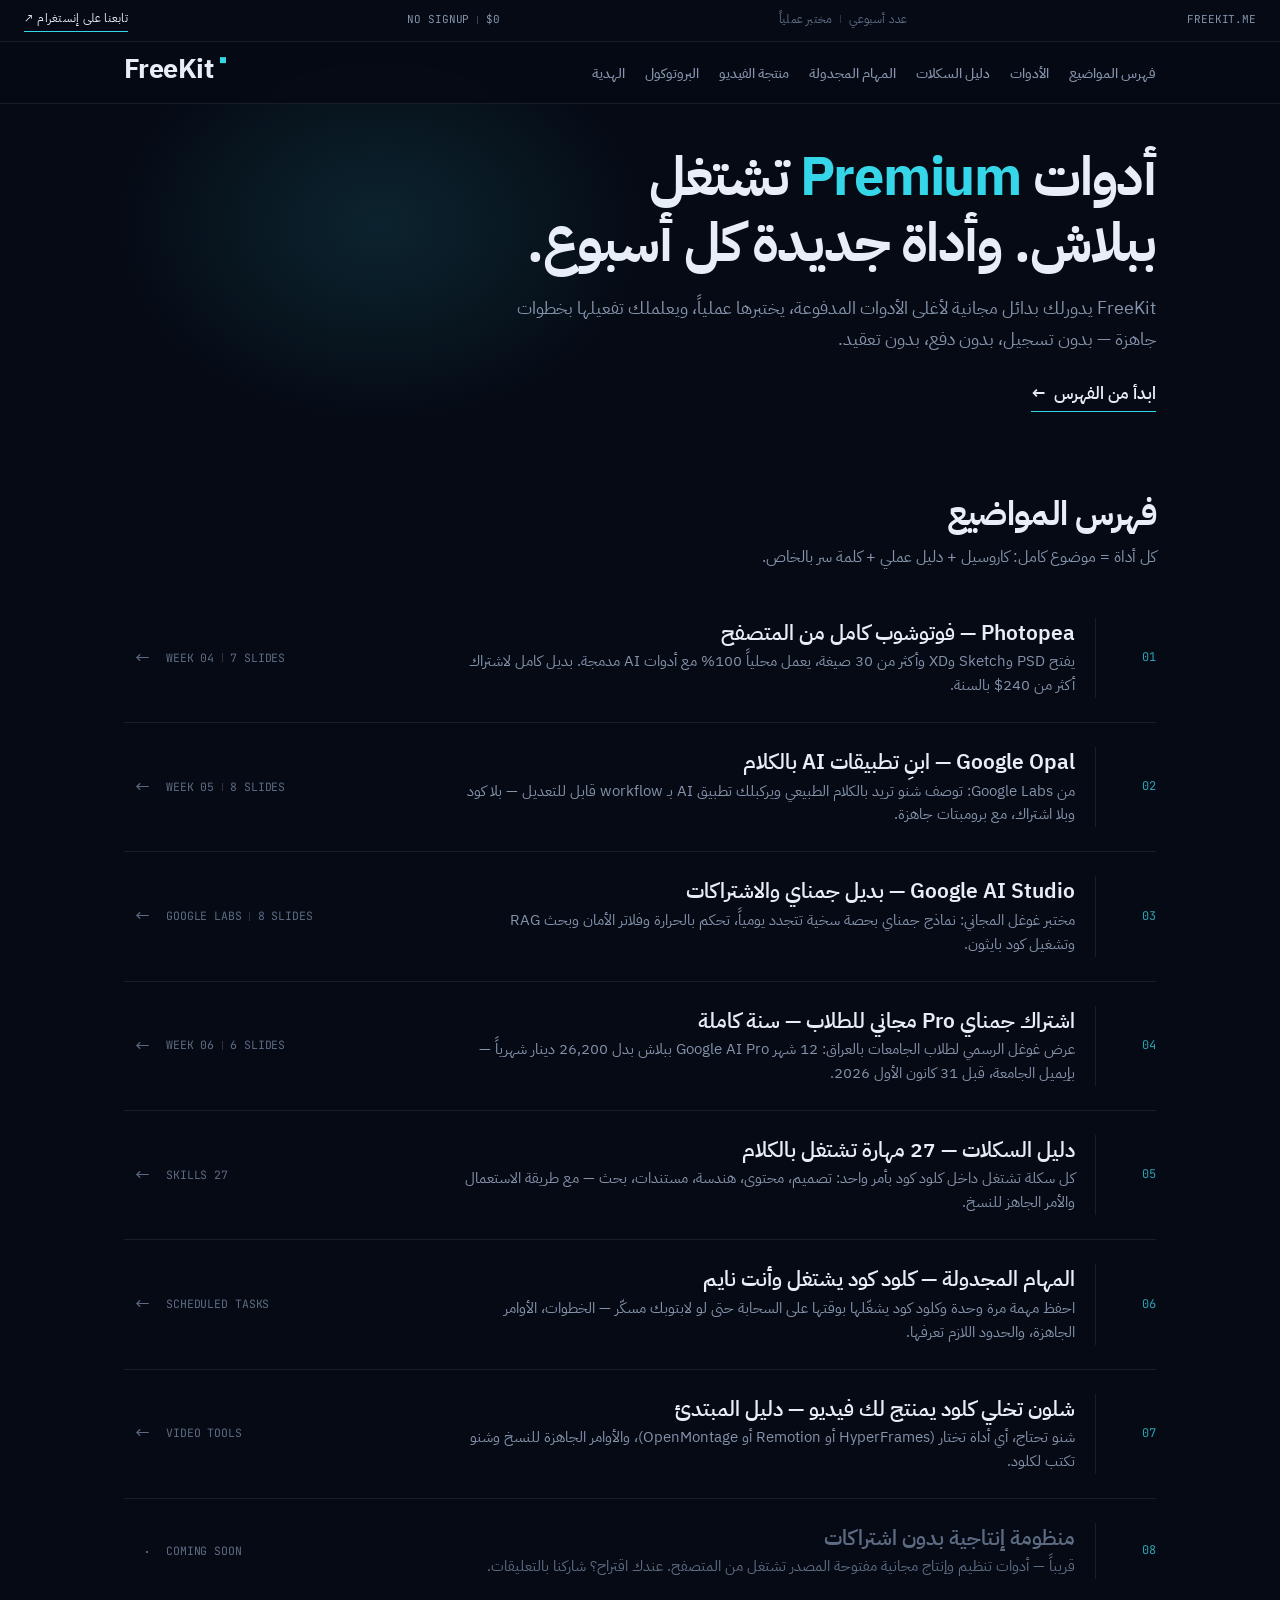
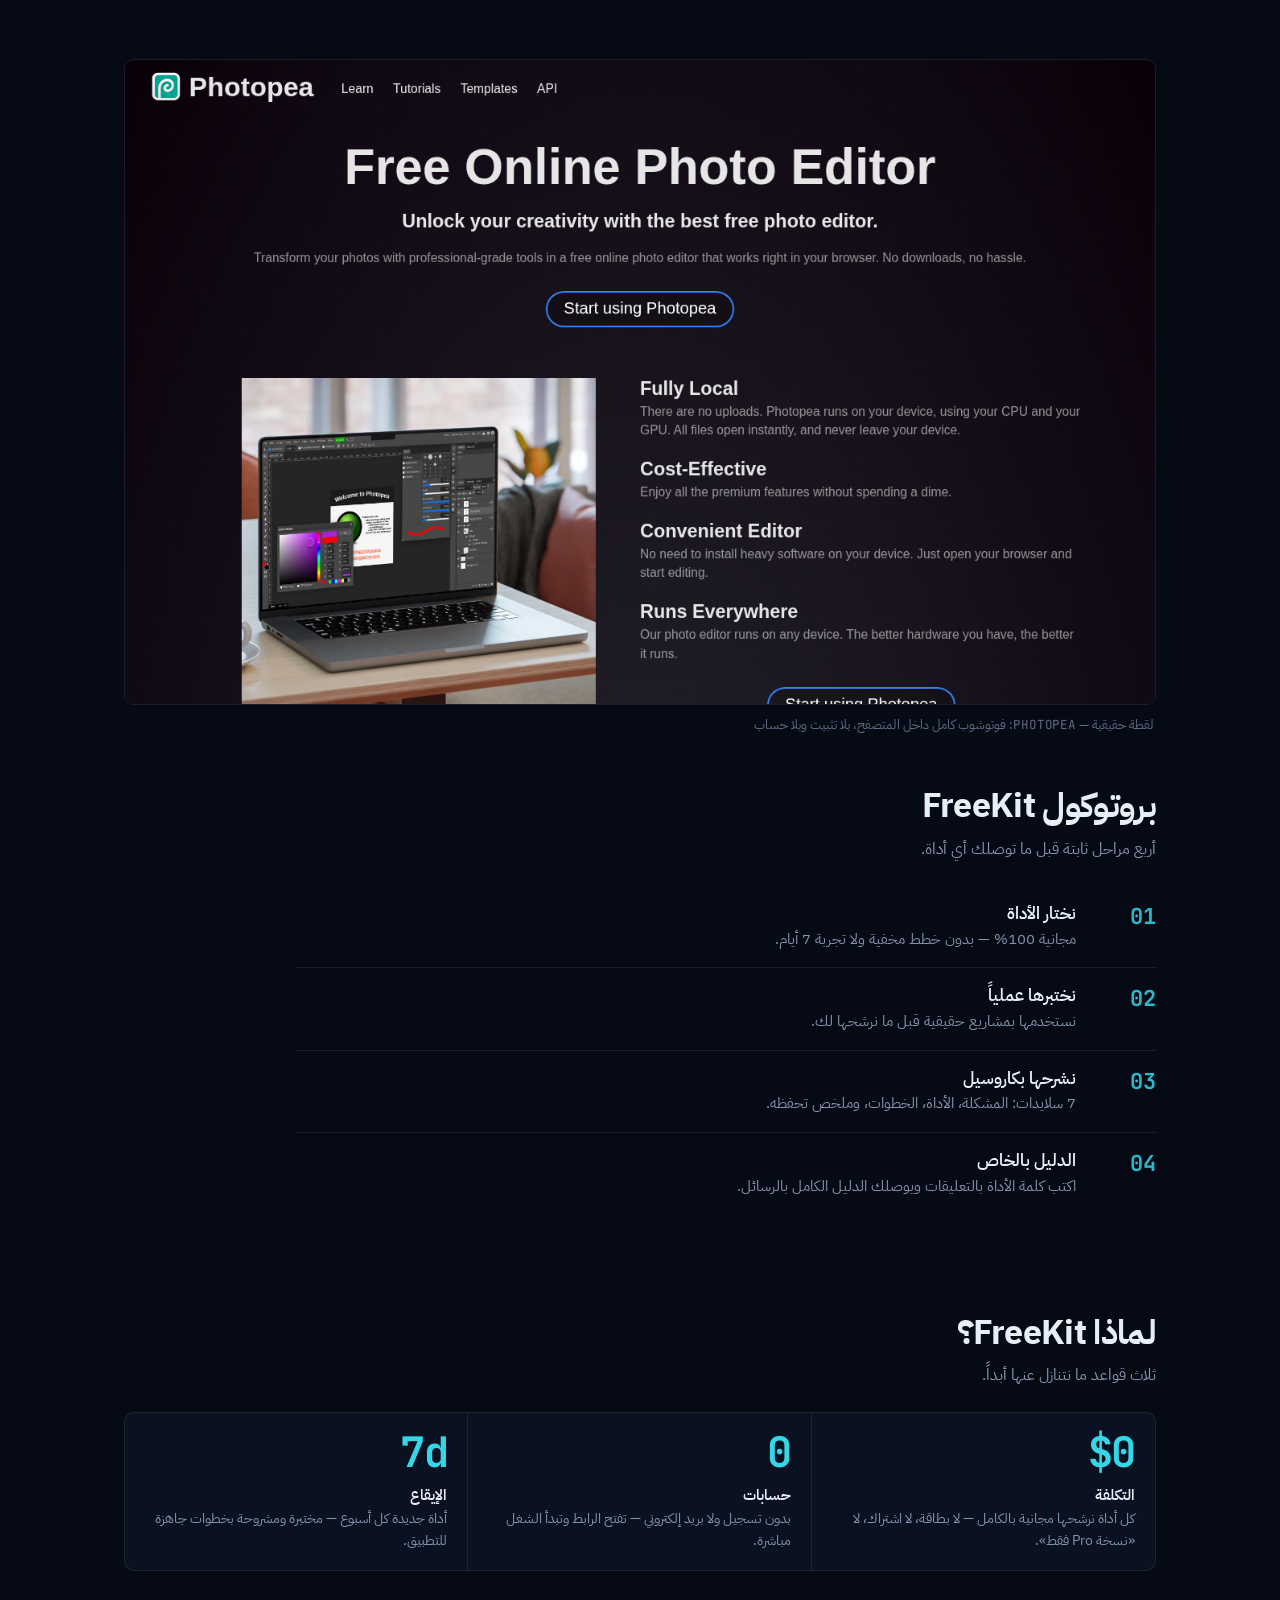
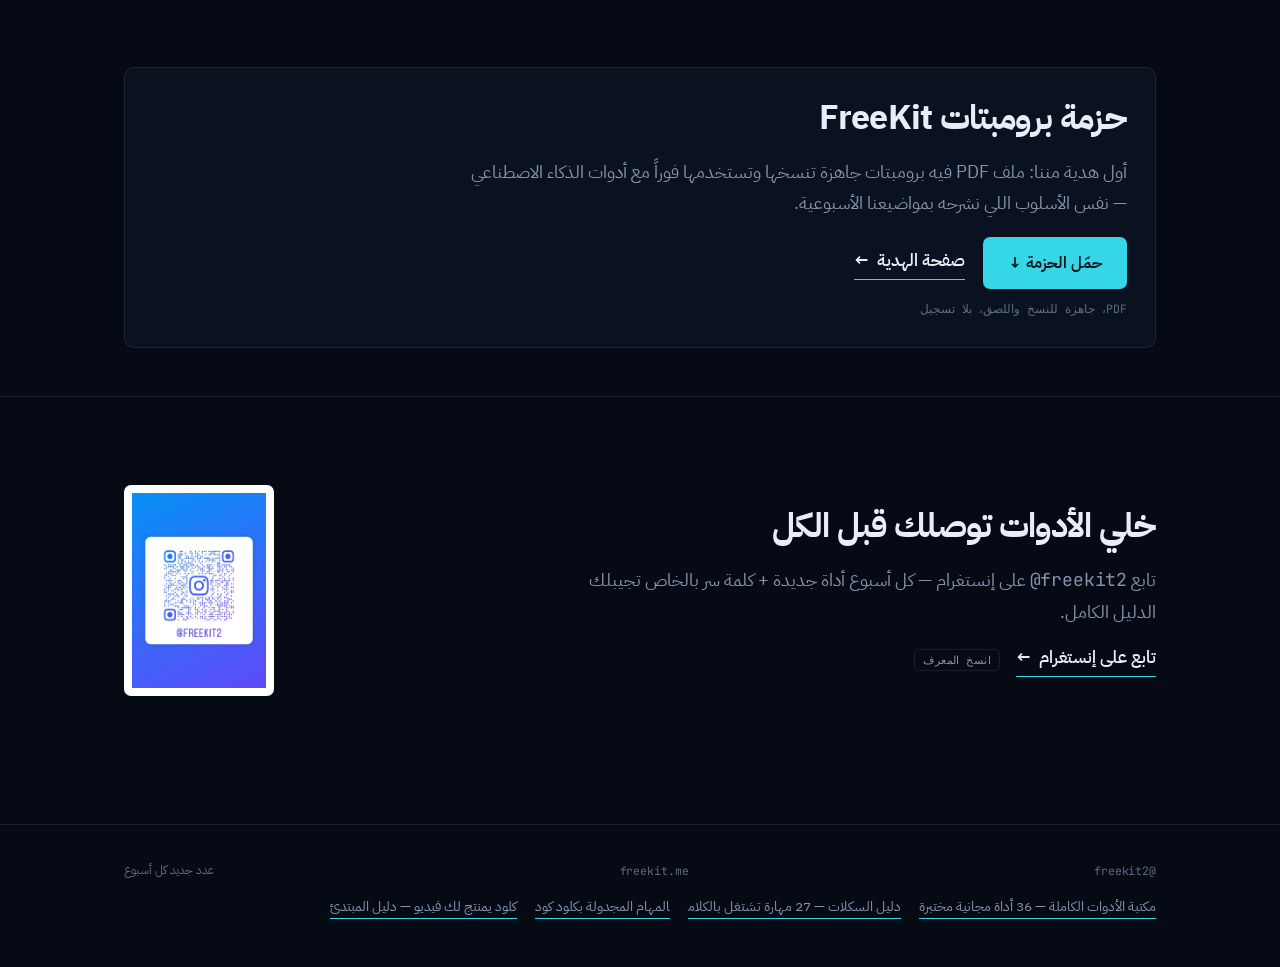
==== commit a4110805: "feat(index): link video-tools guide in nav, archive and footer" ====
--- a/index.html
+++ b/index.html
@@ -46,6 +46,7 @@
                 <a href="tools.html">الأدوات</a>
                 <a href="skills.html">دليل السكلات</a>
                 <a href="scheduled-tasks.html">المهام المجدولة</a>
+                <a href="video-tools.html">منتجة الفيديو</a>
                 <a href="#protocol">البروتوكول</a>
                 <a href="#gift">الهدية</a>
             </nav>
@@ -127,9 +128,19 @@
                         <span class="a-arr" aria-hidden="true">←</span>
                     </a>
                 </li>
+                <li>
+                    <a href="video-tools.html">
+                        <span class="num mono">07</span>
+                        <span class="tblock"><span class="ttl">شلون تخلي كلود يمنتج لك فيديو — دليل المبتدئ</span>
+                            <span class="tdesc">شنو تحتاج، أي أداة تختار (HyperFrames أو Remotion أو OpenMontage)،
+                                والأوامر الجاهزة للنسخ وشنو تكتب لكلود.</span></span>
+                        <span class="meta mono">VIDEO TOOLS</span>
+                        <span class="a-arr" aria-hidden="true">←</span>
+                    </a>
+                </li>
                 <li class="soon">
                     <span class="row">
-                        <span class="num mono">07</span>
+                        <span class="num mono">08</span>
                         <span class="tblock"><span class="ttl">منظومة إنتاجية بدون اشتراكات</span>
                             <span class="tdesc">قريباً — أدوات تنظيم وإنتاج مجانية مفتوحة المصدر تشتغل من المتصفح.
                                 عندك اقتراح؟ شاركنا بالتعليقات.</span></span>
@@ -242,7 +253,8 @@
             </div>
             <p class="foot-lib"><a href="tools.html">مكتبة الأدوات الكاملة — 36 أداة مجانية مختبرة</a><a
                     href="skills.html">دليل السكلات — 27 مهارة تشتغل بالكلام</a><a
-                    href="scheduled-tasks.html">المهام المجدولة بكلود كود</a></p>
+                    href="scheduled-tasks.html">المهام المجدولة بكلود كود</a><a
+                    href="video-tools.html">كلود يمنتج لك فيديو — دليل المبتدئ</a></p>
         </div>
     </footer>
 
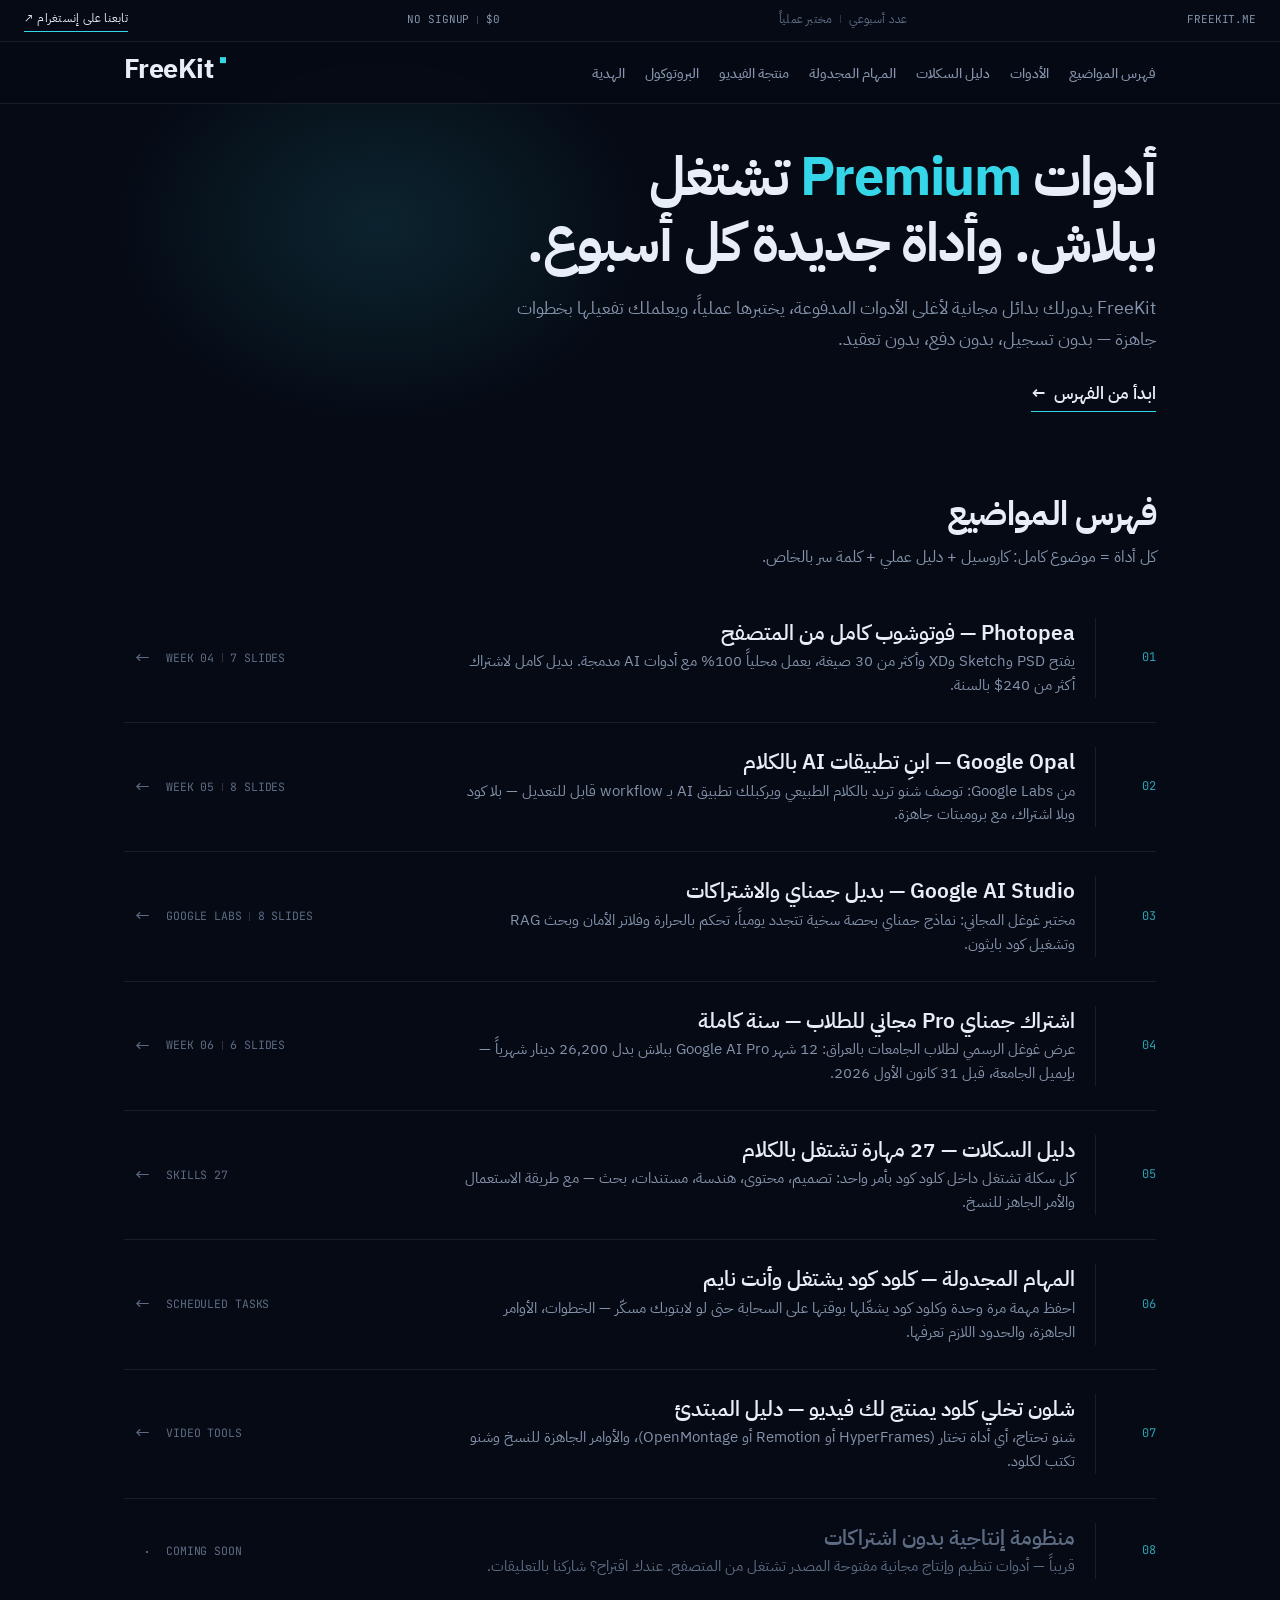
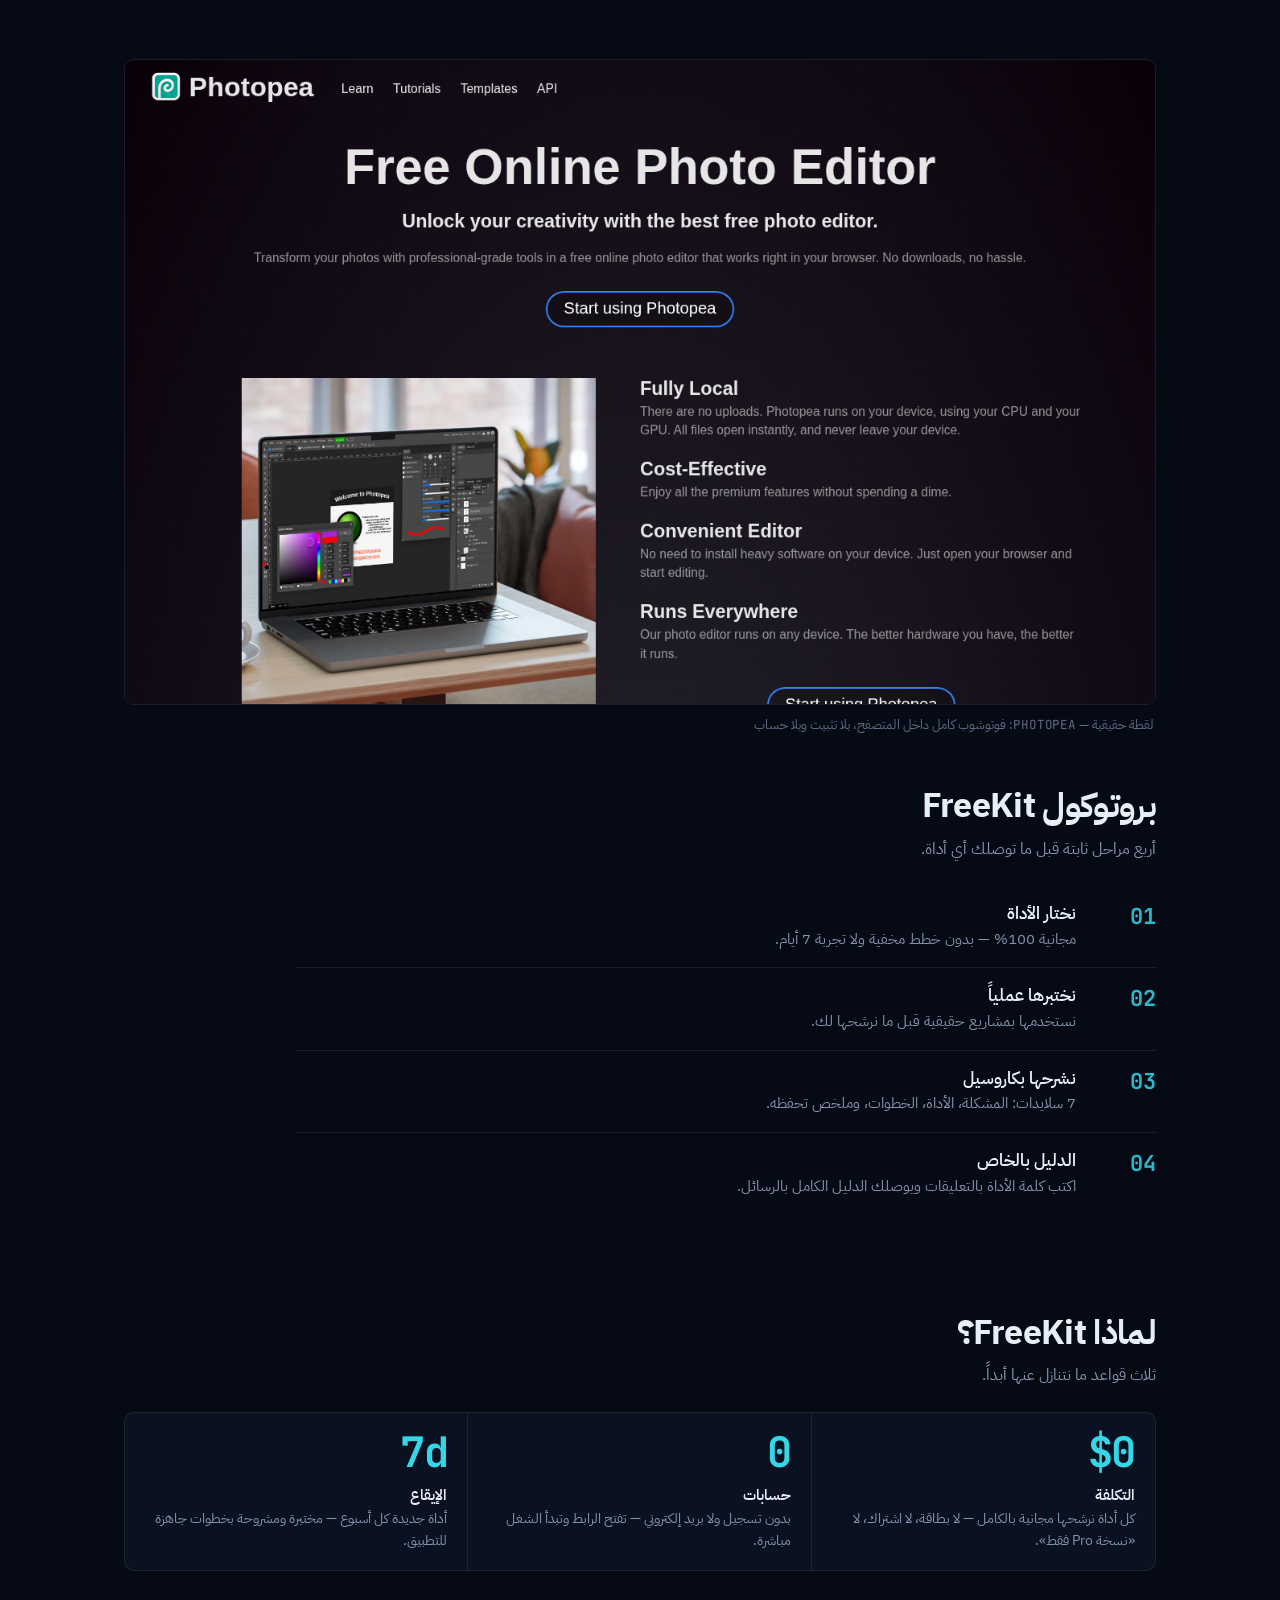
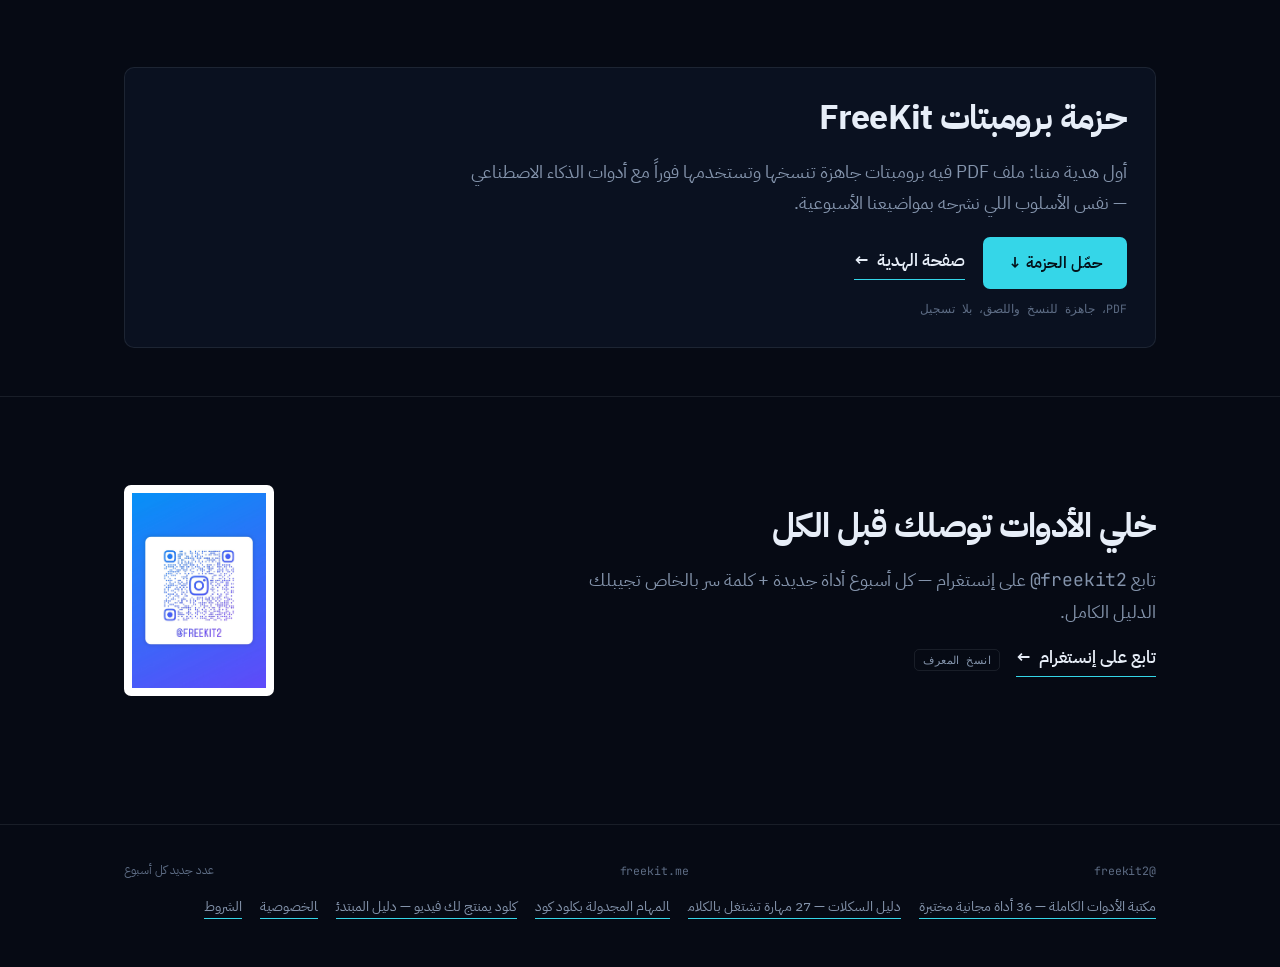
==== commit 22670837: "feat(home): link privacy and terms in footer" ====
--- a/index.html
+++ b/index.html
@@ -254,7 +254,8 @@
             <p class="foot-lib"><a href="tools.html">مكتبة الأدوات الكاملة — 36 أداة مجانية مختبرة</a><a
                     href="skills.html">دليل السكلات — 27 مهارة تشتغل بالكلام</a><a
                     href="scheduled-tasks.html">المهام المجدولة بكلود كود</a><a
-                    href="video-tools.html">كلود يمنتج لك فيديو — دليل المبتدئ</a></p>
+                    href="video-tools.html">كلود يمنتج لك فيديو — دليل المبتدئ</a><a
+                    href="privacy.html">الخصوصية</a><a href="terms.html">الشروط</a></p>
         </div>
     </footer>
 
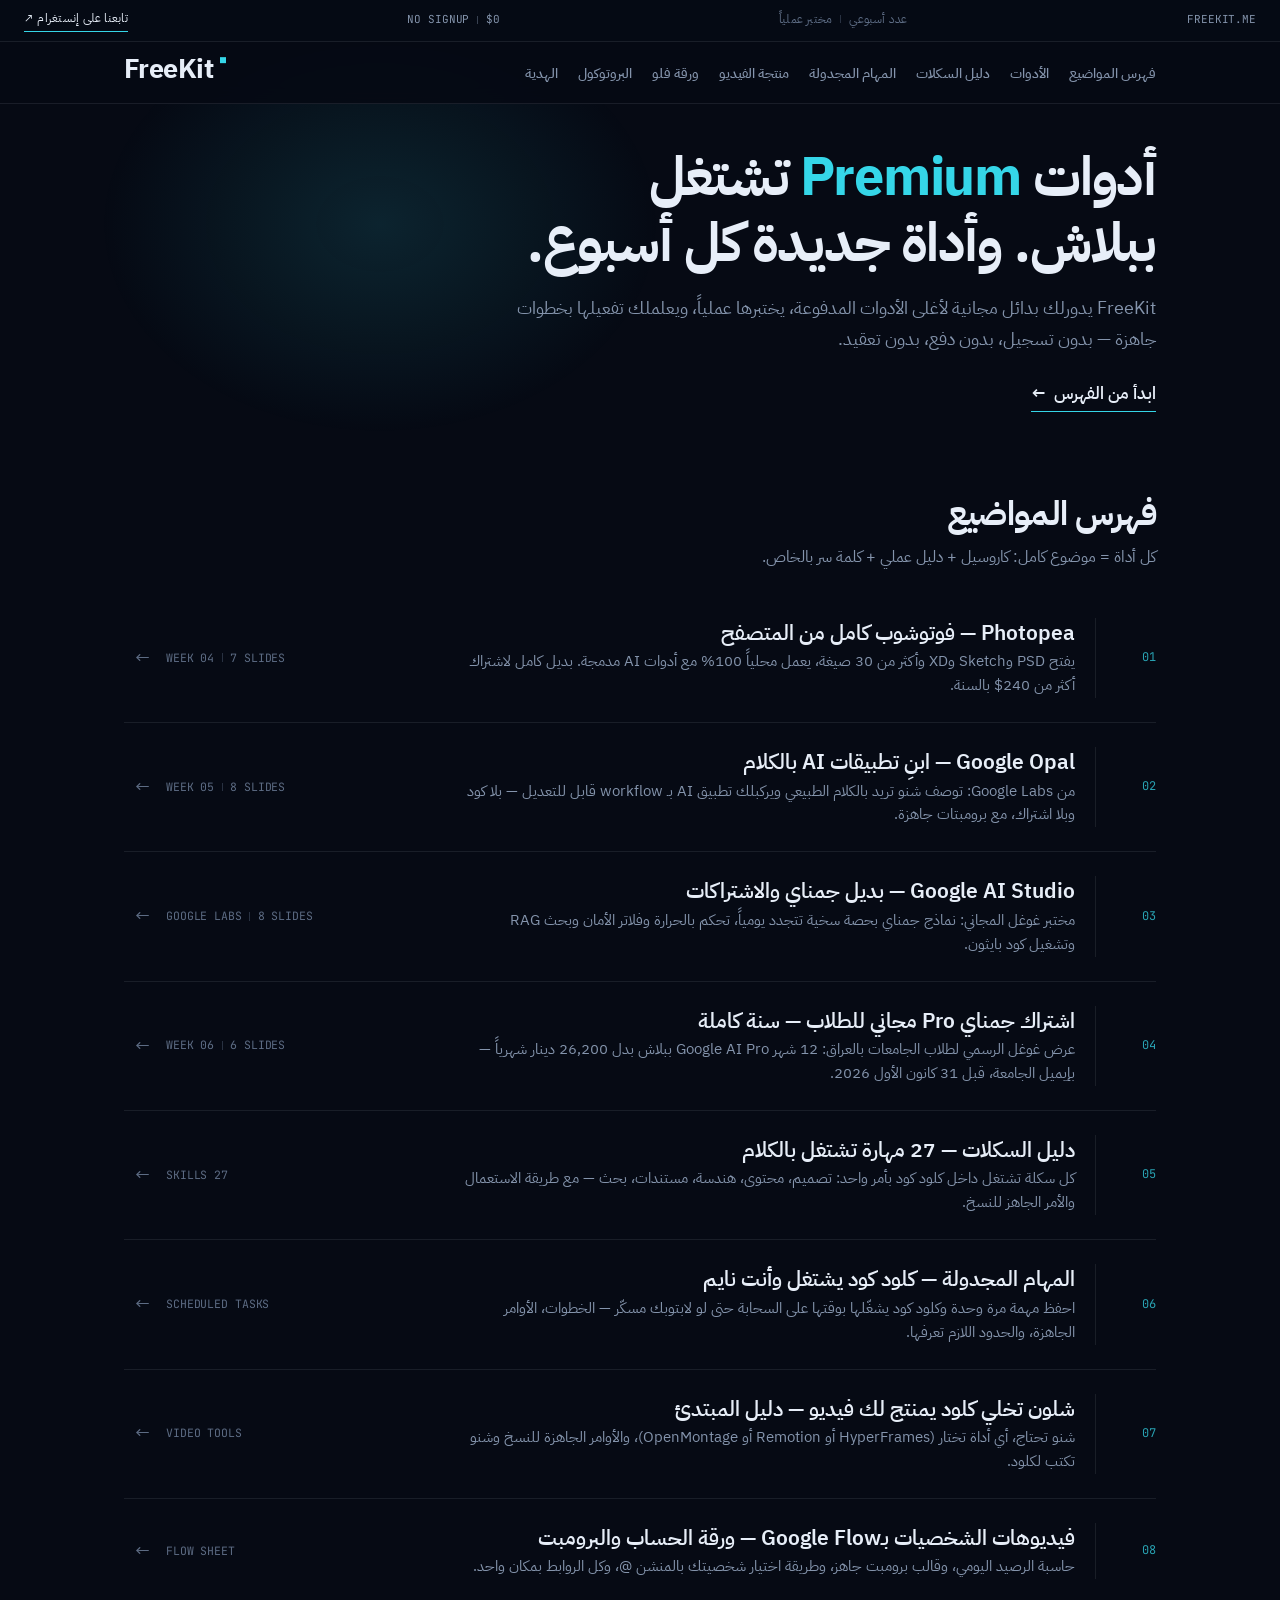
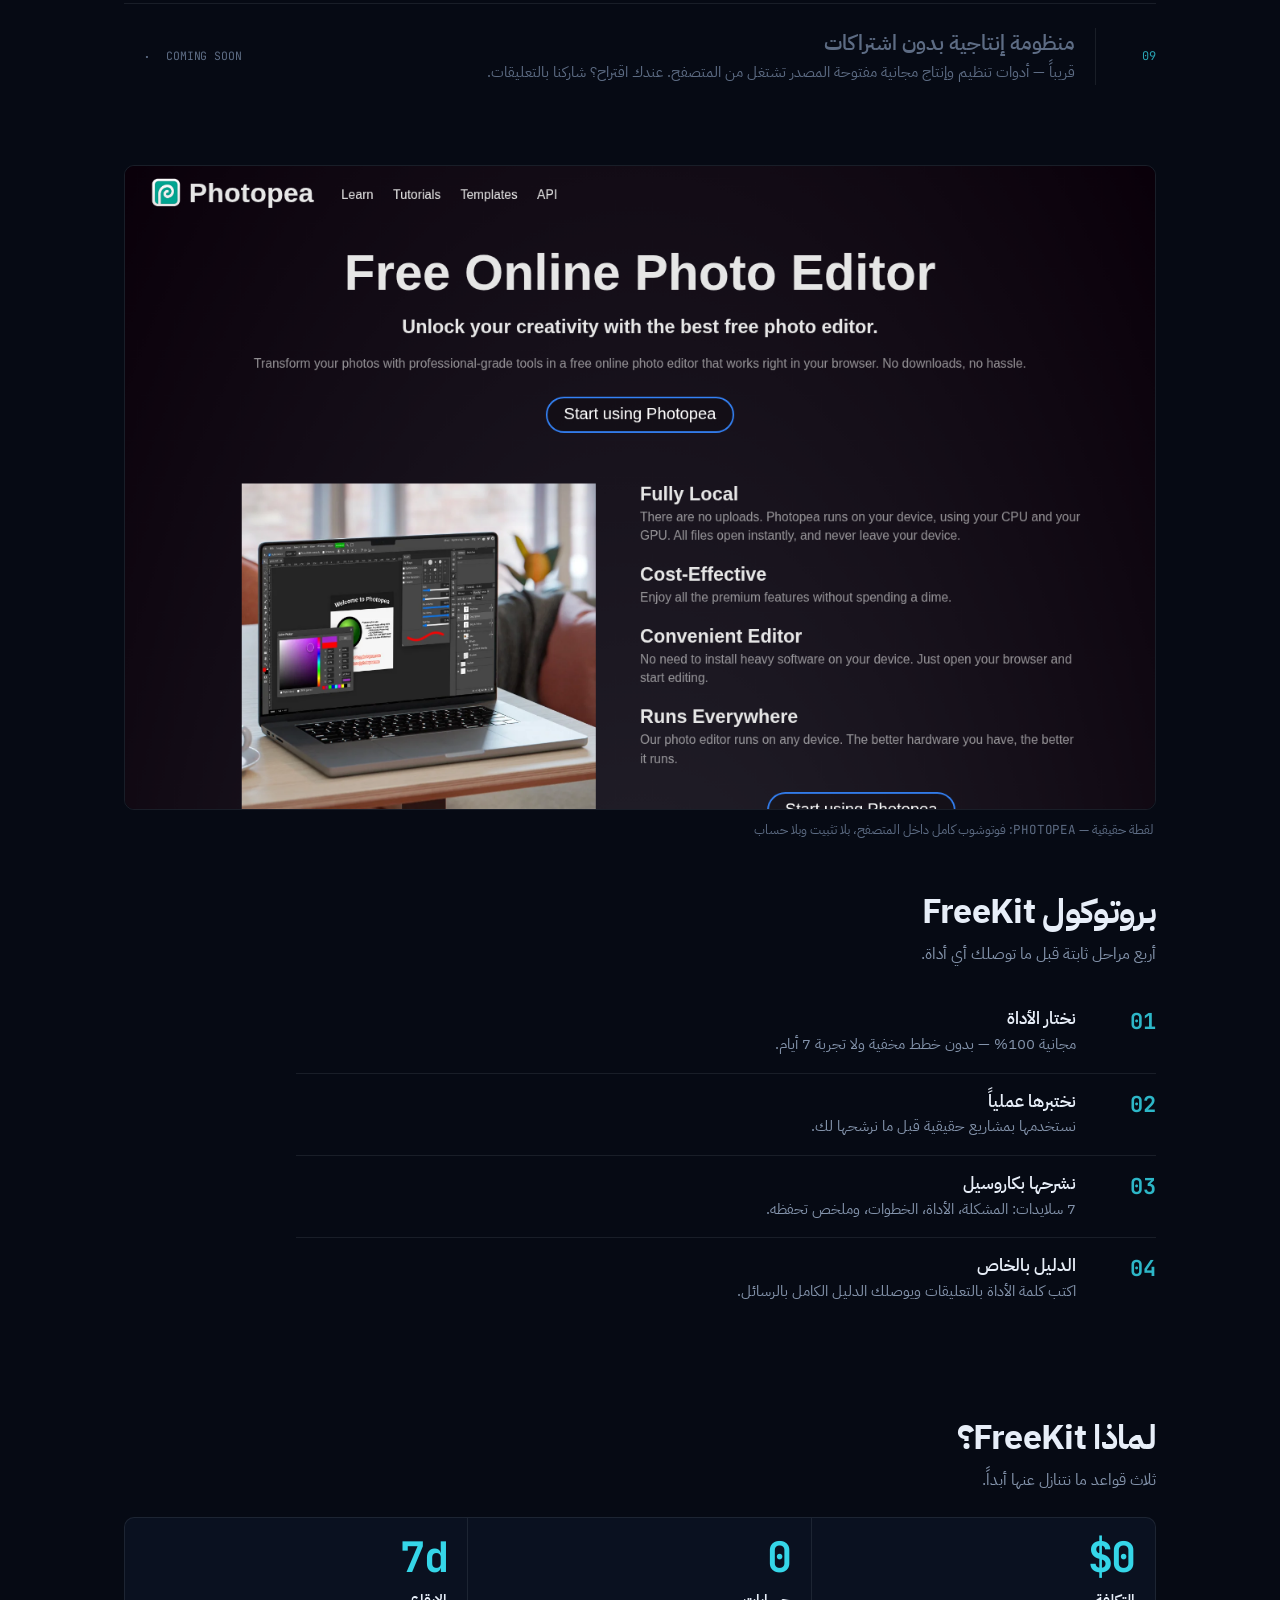
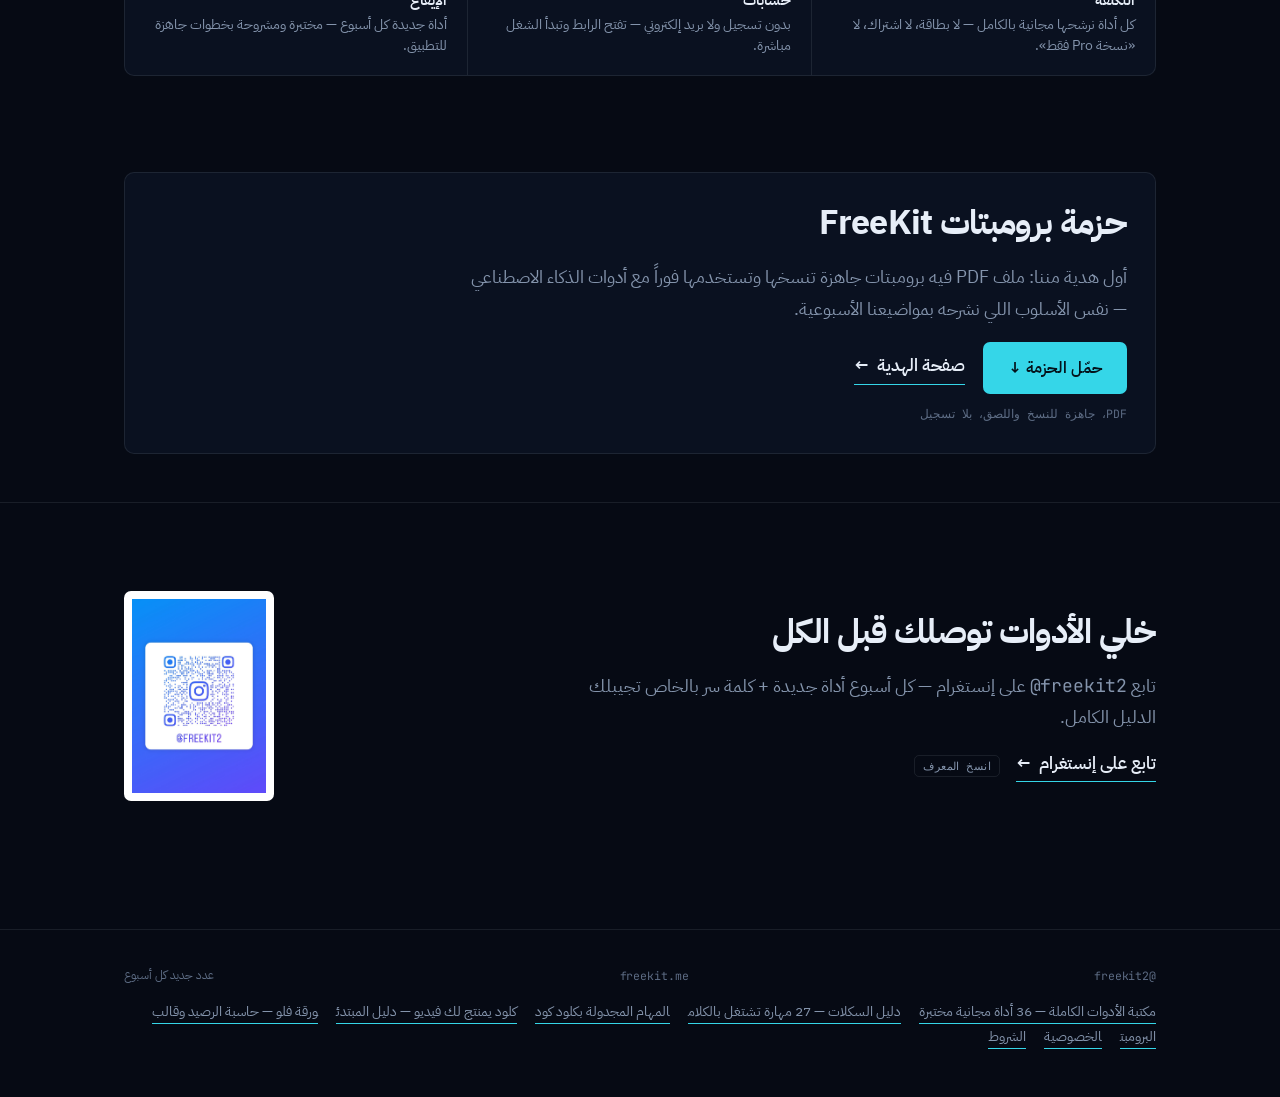
==== commit f35b8ba5: "feat(index): link flow-sheet in nav, archive and footer" ====
--- a/index.html
+++ b/index.html
@@ -47,6 +47,7 @@
                 <a href="skills.html">دليل السكلات</a>
                 <a href="scheduled-tasks.html">المهام المجدولة</a>
                 <a href="video-tools.html">منتجة الفيديو</a>
+                <a href="flow-sheet.html">ورقة فلو</a>
                 <a href="#protocol">البروتوكول</a>
                 <a href="#gift">الهدية</a>
             </nav>
@@ -138,9 +139,19 @@
                         <span class="a-arr" aria-hidden="true">←</span>
                     </a>
                 </li>
+                <li>
+                    <a href="flow-sheet.html">
+                        <span class="num mono">08</span>
+                        <span class="tblock"><span class="ttl">فيديوهات الشخصيات بـ<bdi>Google Flow</bdi> — ورقة الحساب والبرومبت</span>
+                            <span class="tdesc">حاسبة الرصيد اليومي، وقالب برومبت جاهز، وطريقة اختيار شخصيتك بالمنشن <bdi>@</bdi>،
+                                وكل الروابط بمكان واحد.</span></span>
+                        <span class="meta mono">FLOW SHEET</span>
+                        <span class="a-arr" aria-hidden="true">←</span>
+                    </a>
+                </li>
                 <li class="soon">
                     <span class="row">
-                        <span class="num mono">08</span>
+                        <span class="num mono">09</span>
                         <span class="tblock"><span class="ttl">منظومة إنتاجية بدون اشتراكات</span>
                             <span class="tdesc">قريباً — أدوات تنظيم وإنتاج مجانية مفتوحة المصدر تشتغل من المتصفح.
                                 عندك اقتراح؟ شاركنا بالتعليقات.</span></span>
@@ -255,6 +266,7 @@
                     href="skills.html">دليل السكلات — 27 مهارة تشتغل بالكلام</a><a
                     href="scheduled-tasks.html">المهام المجدولة بكلود كود</a><a
                     href="video-tools.html">كلود يمنتج لك فيديو — دليل المبتدئ</a><a
+                    href="flow-sheet.html">ورقة فلو — حاسبة الرصيد وقالب البرومبت</a><a
                     href="privacy.html">الخصوصية</a><a href="terms.html">الشروط</a></p>
         </div>
     </footer>
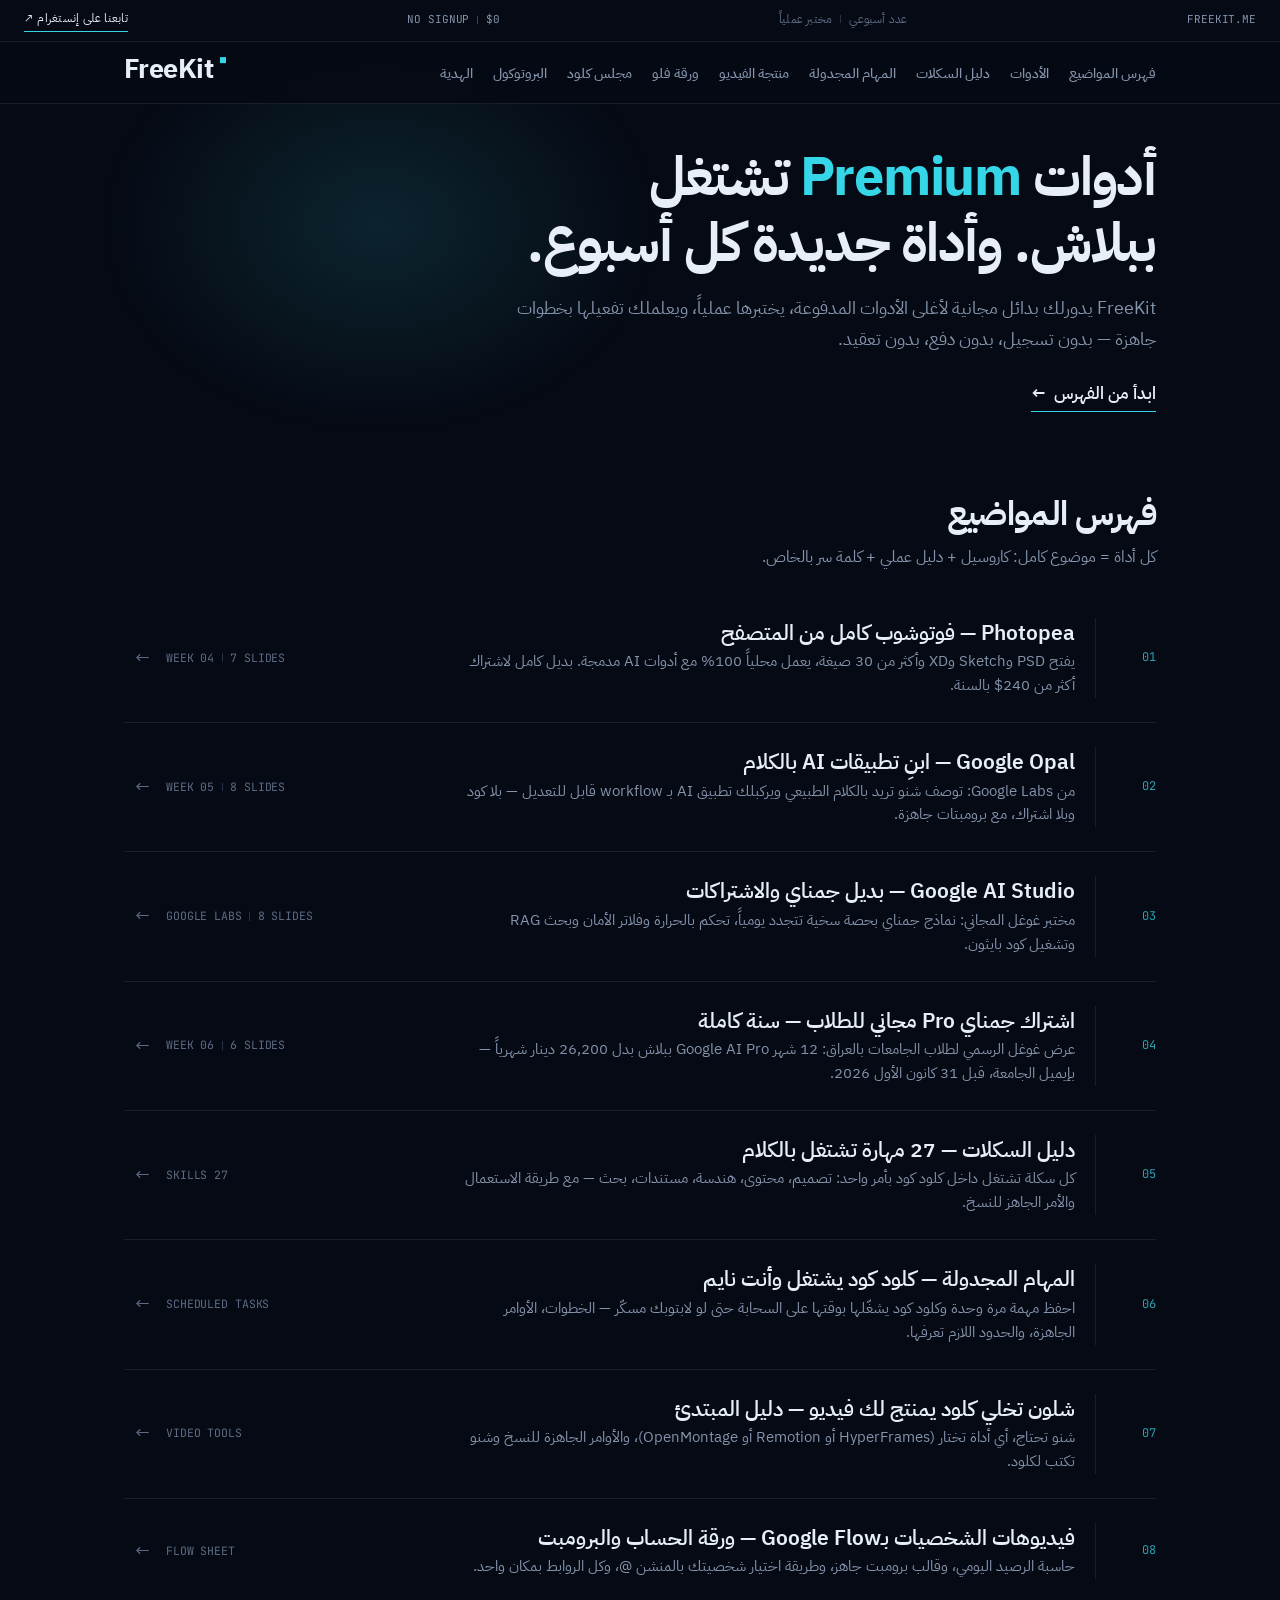
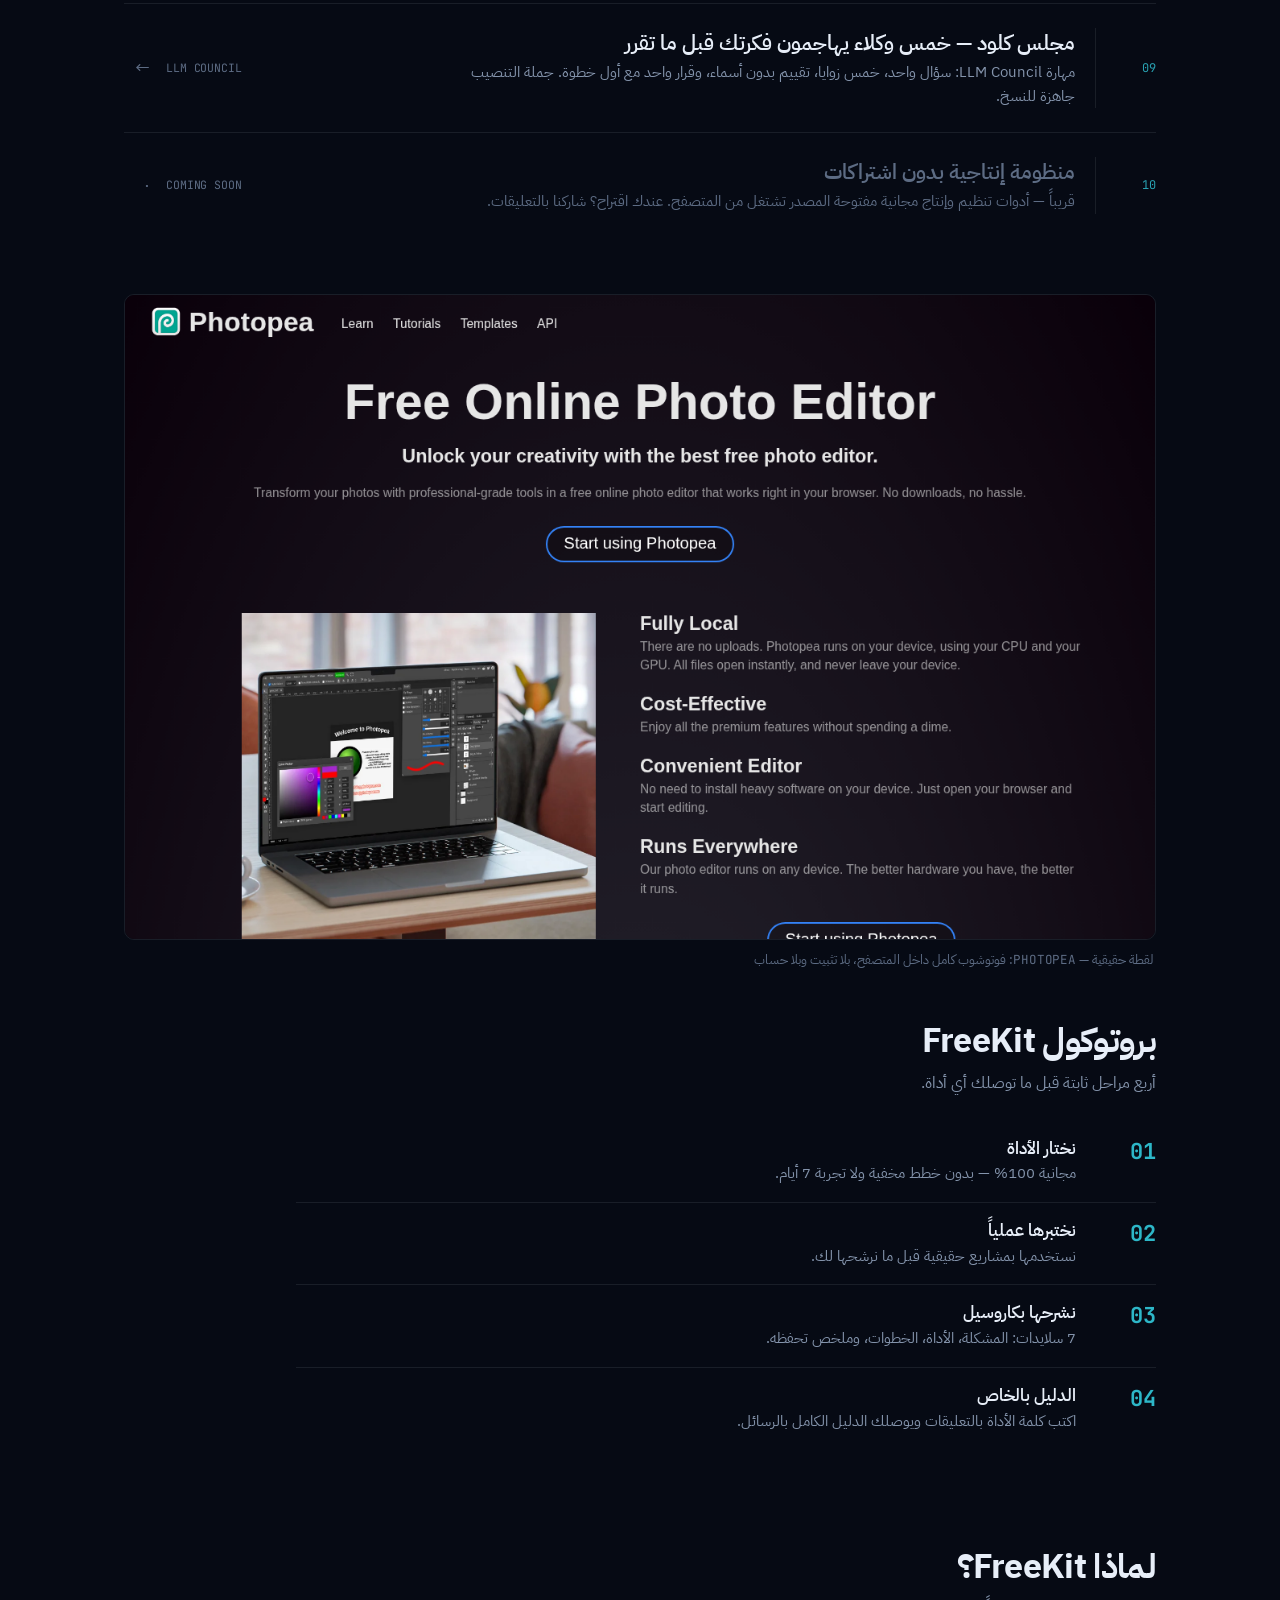
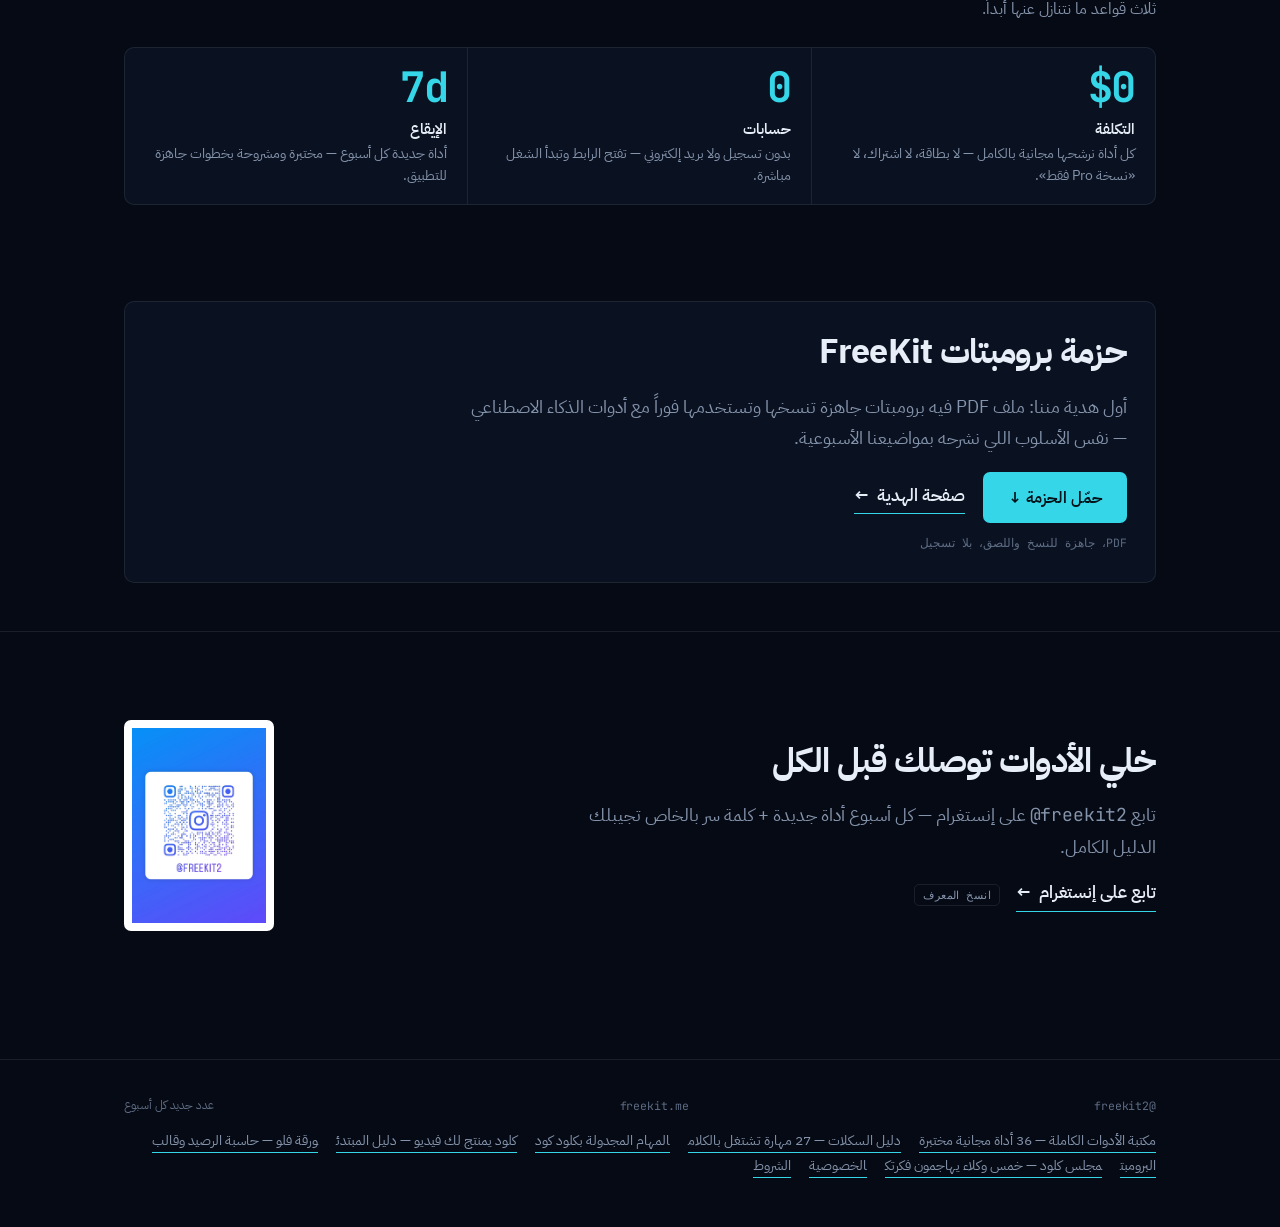
==== commit 5d14d297: "feat(index): link council page in nav, archive and footer" ====
--- a/index.html
+++ b/index.html
@@ -48,6 +48,7 @@
                 <a href="scheduled-tasks.html">المهام المجدولة</a>
                 <a href="video-tools.html">منتجة الفيديو</a>
                 <a href="flow-sheet.html">ورقة فلو</a>
+                <a href="council.html">مجلس كلود</a>
                 <a href="#protocol">البروتوكول</a>
                 <a href="#gift">الهدية</a>
             </nav>
@@ -149,9 +150,19 @@
                         <span class="a-arr" aria-hidden="true">←</span>
                     </a>
                 </li>
+                <li>
+                    <a href="council.html">
+                        <span class="num mono">09</span>
+                        <span class="tblock"><span class="ttl">مجلس كلود — خمس وكلاء يهاجمون فكرتك قبل ما تقرر</span>
+                            <span class="tdesc">مهارة <bdi>LLM Council</bdi>: سؤال واحد، خمس زوايا، تقييم بدون أسماء، وقرار واحد
+                                مع أول خطوة. جملة التنصيب جاهزة للنسخ.</span></span>
+                        <span class="meta mono">LLM COUNCIL</span>
+                        <span class="a-arr" aria-hidden="true">←</span>
+                    </a>
+                </li>
                 <li class="soon">
                     <span class="row">
-                        <span class="num mono">09</span>
+                        <span class="num mono">10</span>
                         <span class="tblock"><span class="ttl">منظومة إنتاجية بدون اشتراكات</span>
                             <span class="tdesc">قريباً — أدوات تنظيم وإنتاج مجانية مفتوحة المصدر تشتغل من المتصفح.
                                 عندك اقتراح؟ شاركنا بالتعليقات.</span></span>
@@ -267,6 +278,7 @@
                     href="scheduled-tasks.html">المهام المجدولة بكلود كود</a><a
                     href="video-tools.html">كلود يمنتج لك فيديو — دليل المبتدئ</a><a
                     href="flow-sheet.html">ورقة فلو — حاسبة الرصيد وقالب البرومبت</a><a
+                    href="council.html">مجلس كلود — خمس وكلاء يهاجمون فكرتك</a><a
                     href="privacy.html">الخصوصية</a><a href="terms.html">الشروط</a></p>
         </div>
     </footer>
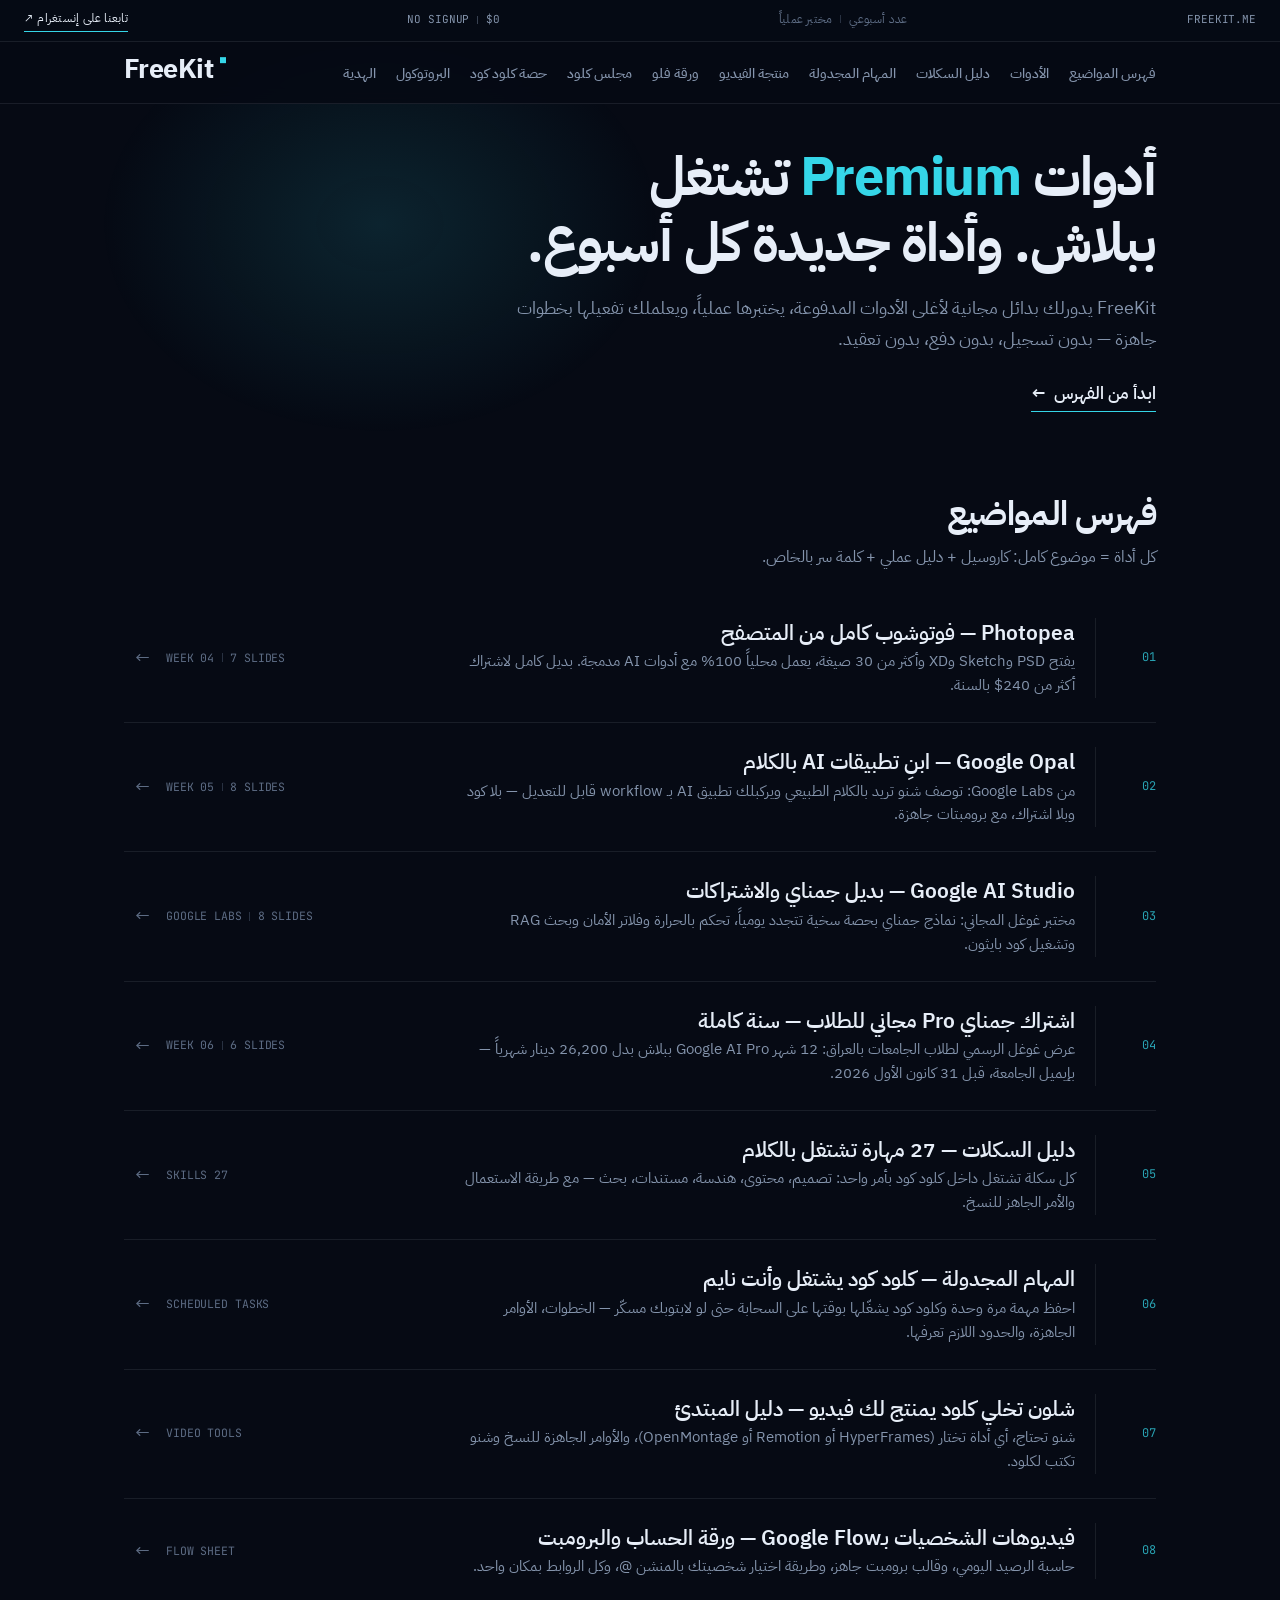
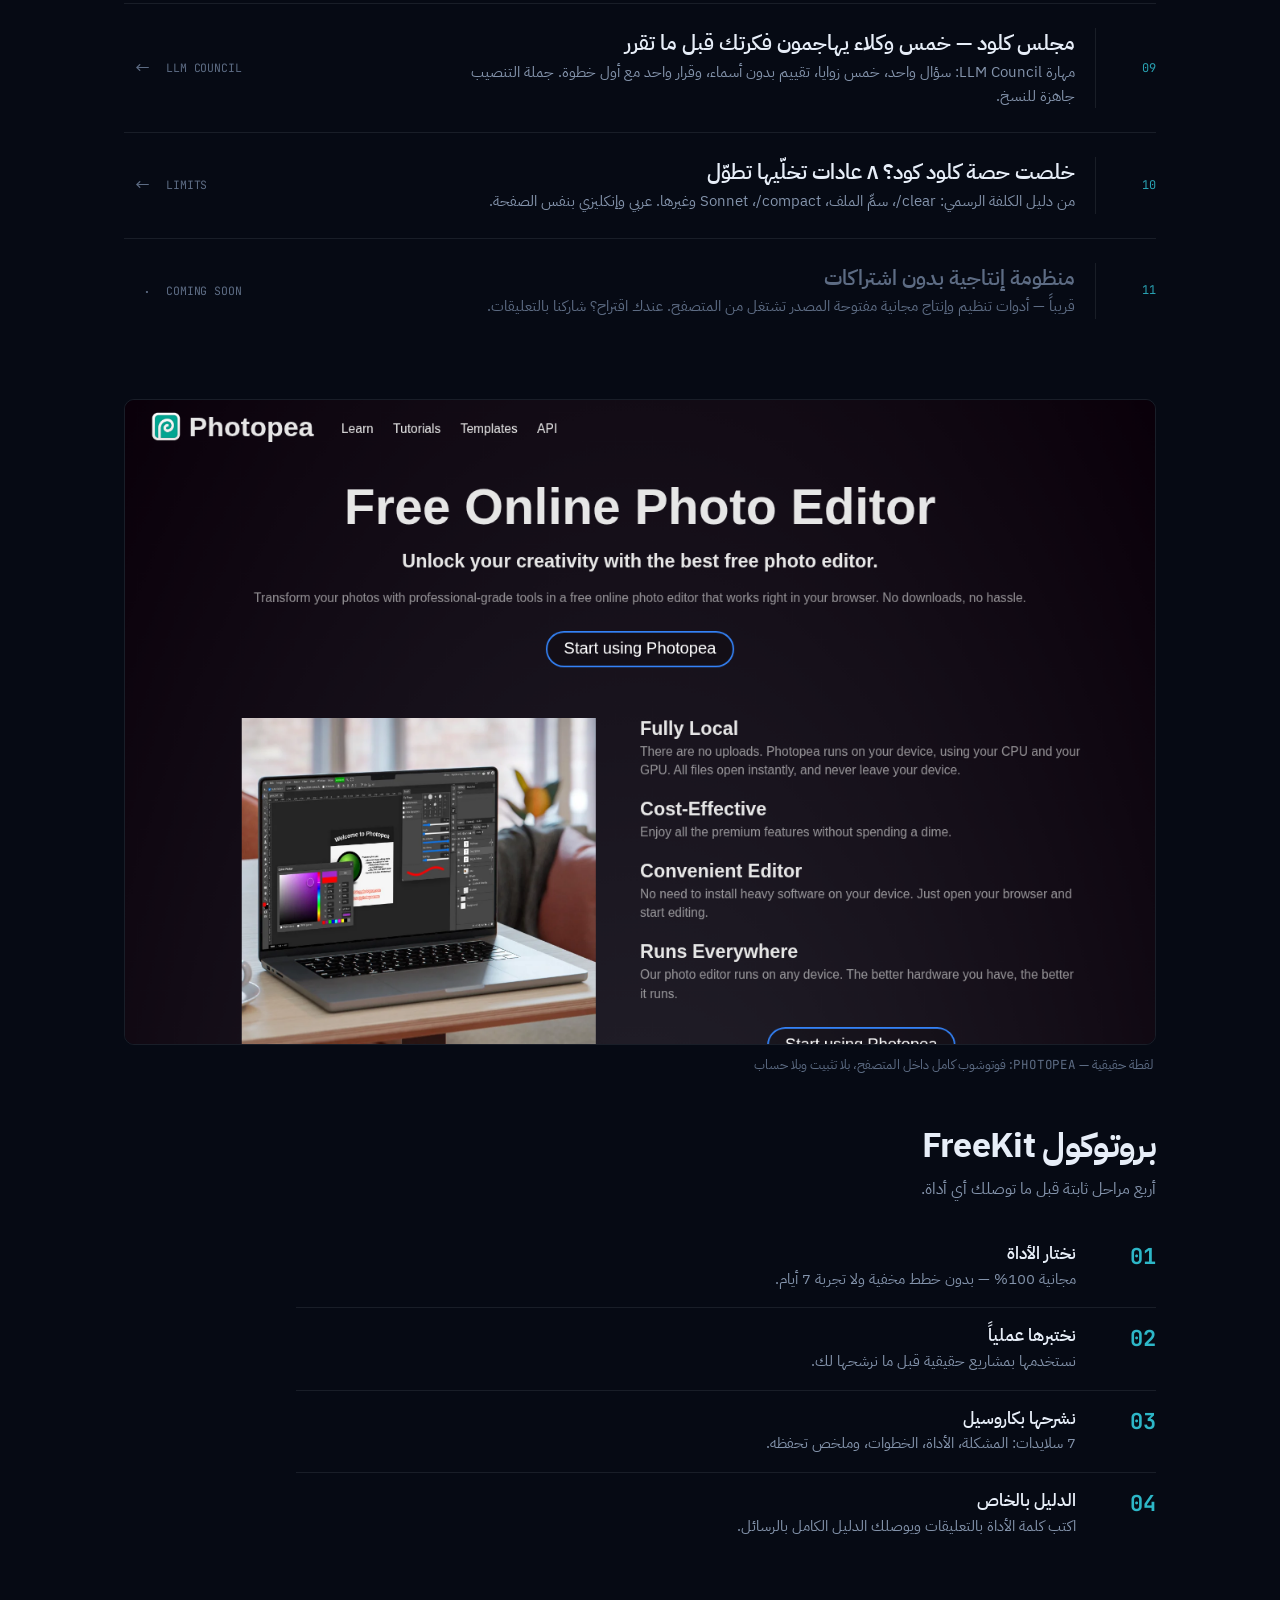
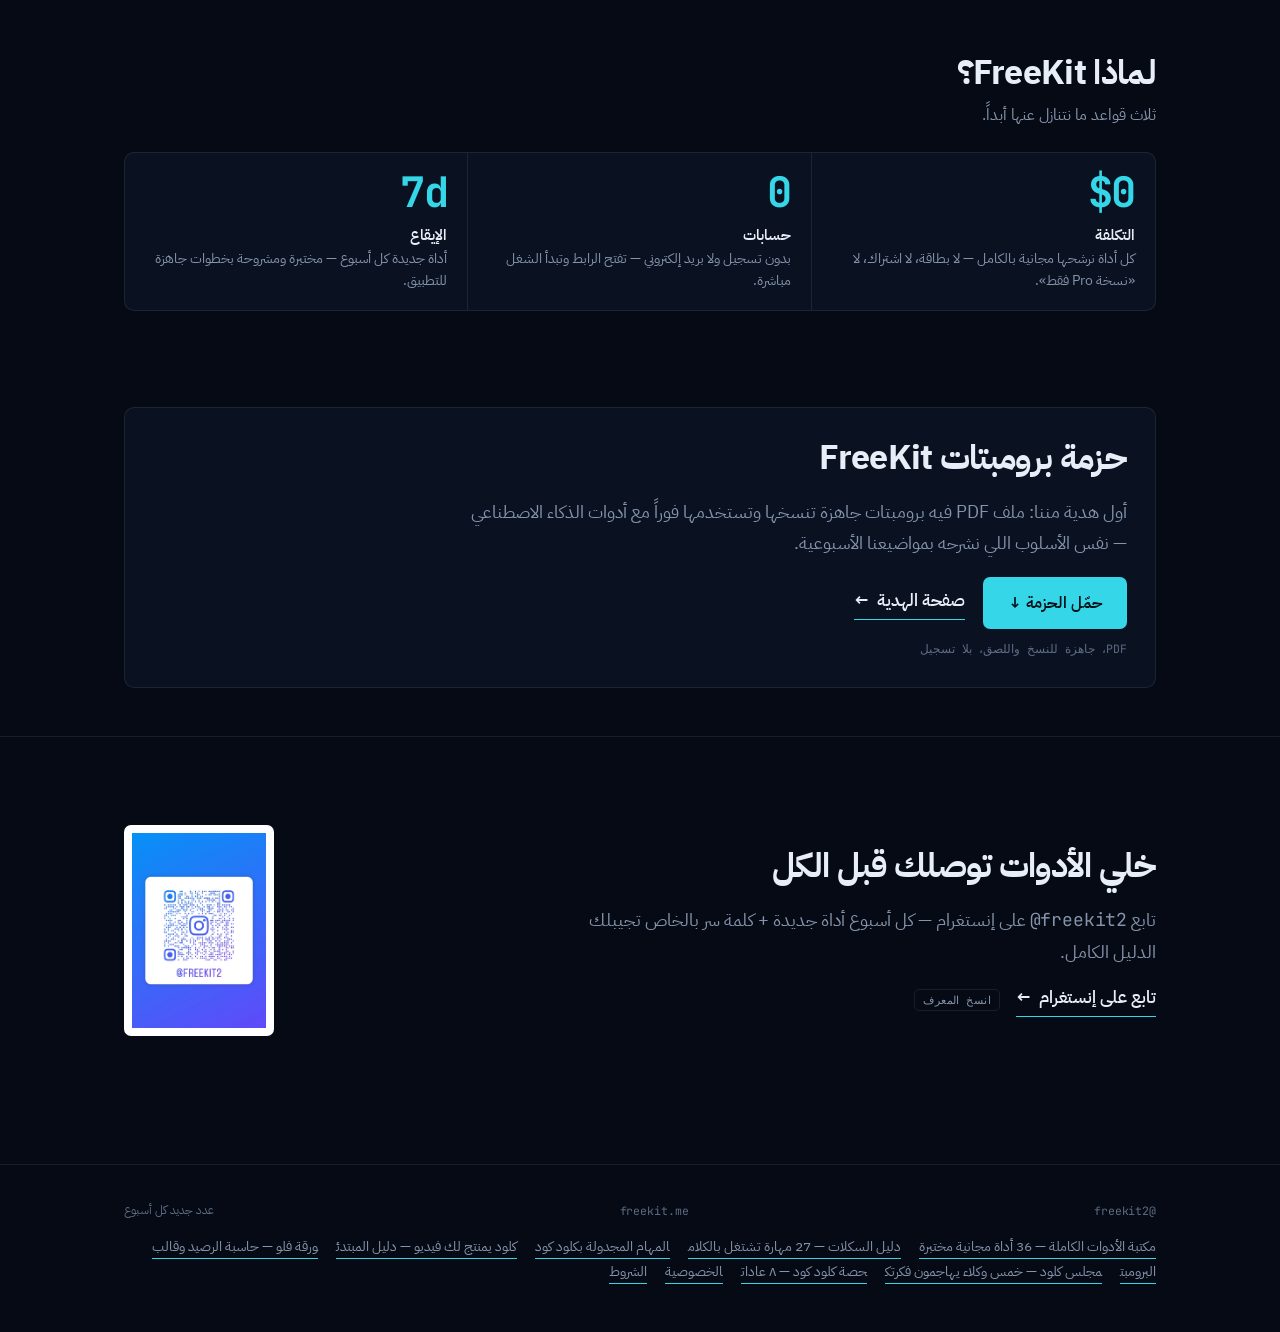
==== commit ac2038e5: "feat(index): link limit page in nav, archive and footer" ====
--- a/index.html
+++ b/index.html
@@ -49,6 +49,7 @@
                 <a href="video-tools.html">منتجة الفيديو</a>
                 <a href="flow-sheet.html">ورقة فلو</a>
                 <a href="council.html">مجلس كلود</a>
+                <a href="limit.html">حصة كلود كود</a>
                 <a href="#protocol">البروتوكول</a>
                 <a href="#gift">الهدية</a>
             </nav>
@@ -160,9 +161,19 @@
                         <span class="a-arr" aria-hidden="true">←</span>
                     </a>
                 </li>
+                <li>
+                    <a href="limit.html">
+                        <span class="num mono">10</span>
+                        <span class="tblock"><span class="ttl">خلصت حصة كلود كود؟ ٨ عادات تخلّيها تطوّل</span>
+                            <span class="tdesc">من دليل الكلفة الرسمي: <bdi>/clear</bdi>، سمِّ الملف، <bdi>/compact</bdi>، <bdi>Sonnet</bdi>
+                                وغيرها. عربي وإنكليزي بنفس الصفحة.</span></span>
+                        <span class="meta mono">LIMITS</span>
+                        <span class="a-arr" aria-hidden="true">←</span>
+                    </a>
+                </li>
                 <li class="soon">
                     <span class="row">
-                        <span class="num mono">10</span>
+                        <span class="num mono">11</span>
                         <span class="tblock"><span class="ttl">منظومة إنتاجية بدون اشتراكات</span>
                             <span class="tdesc">قريباً — أدوات تنظيم وإنتاج مجانية مفتوحة المصدر تشتغل من المتصفح.
                                 عندك اقتراح؟ شاركنا بالتعليقات.</span></span>
@@ -279,6 +290,7 @@
                     href="video-tools.html">كلود يمنتج لك فيديو — دليل المبتدئ</a><a
                     href="flow-sheet.html">ورقة فلو — حاسبة الرصيد وقالب البرومبت</a><a
                     href="council.html">مجلس كلود — خمس وكلاء يهاجمون فكرتك</a><a
+                    href="limit.html">حصة كلود كود — ٨ عادات</a><a
                     href="privacy.html">الخصوصية</a><a href="terms.html">الشروط</a></p>
         </div>
     </footer>
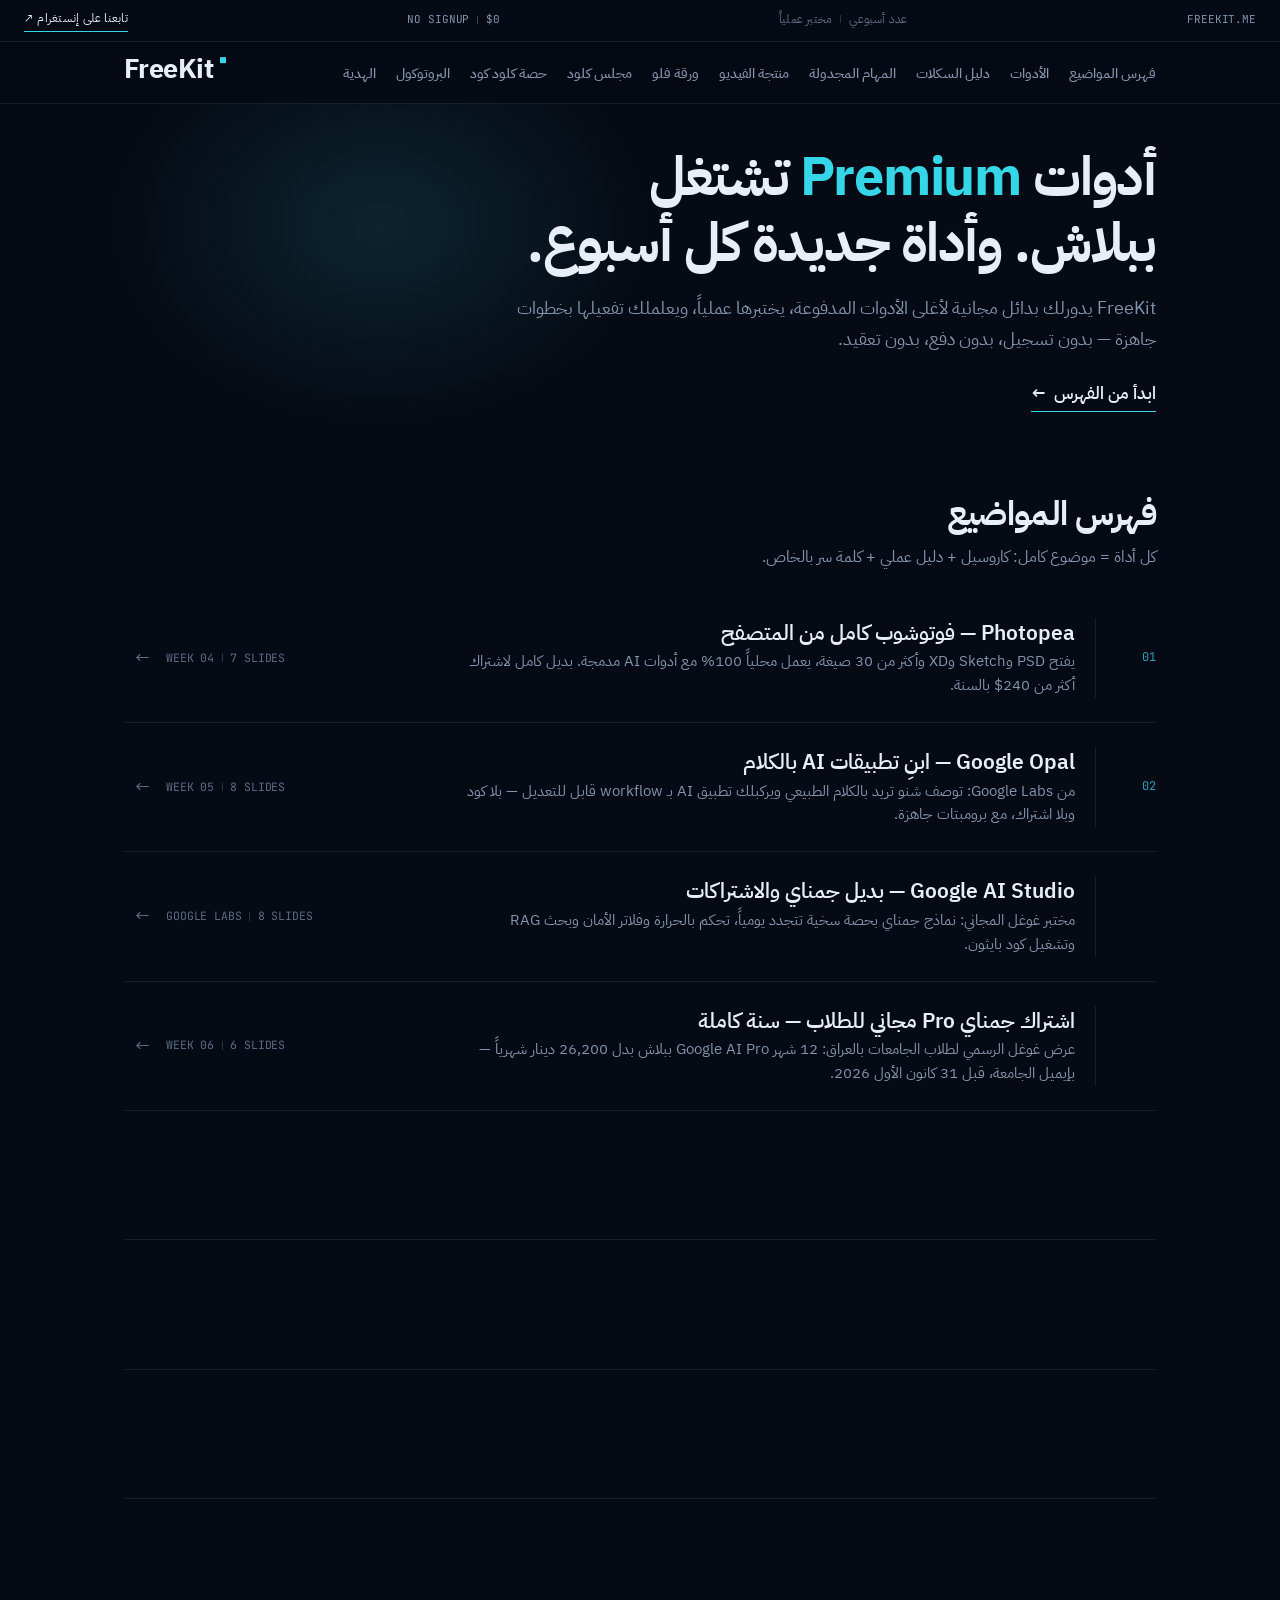
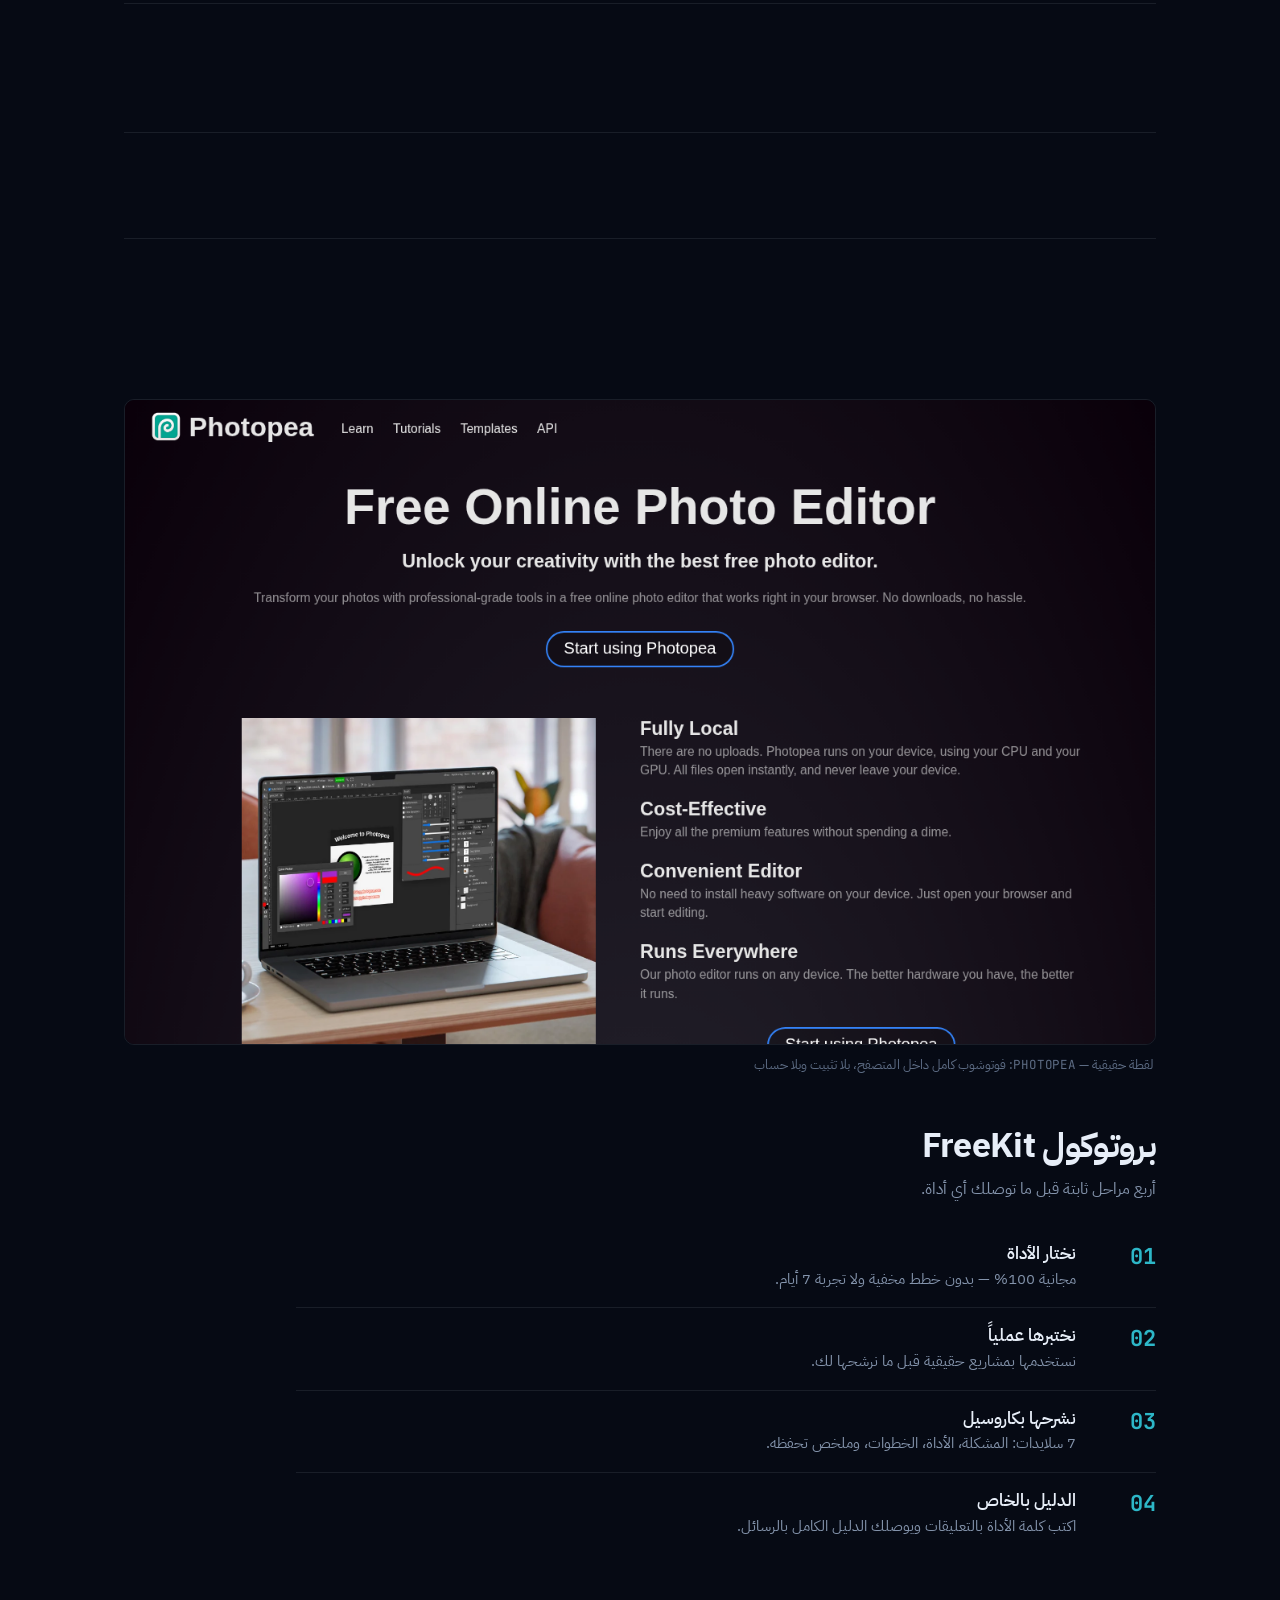
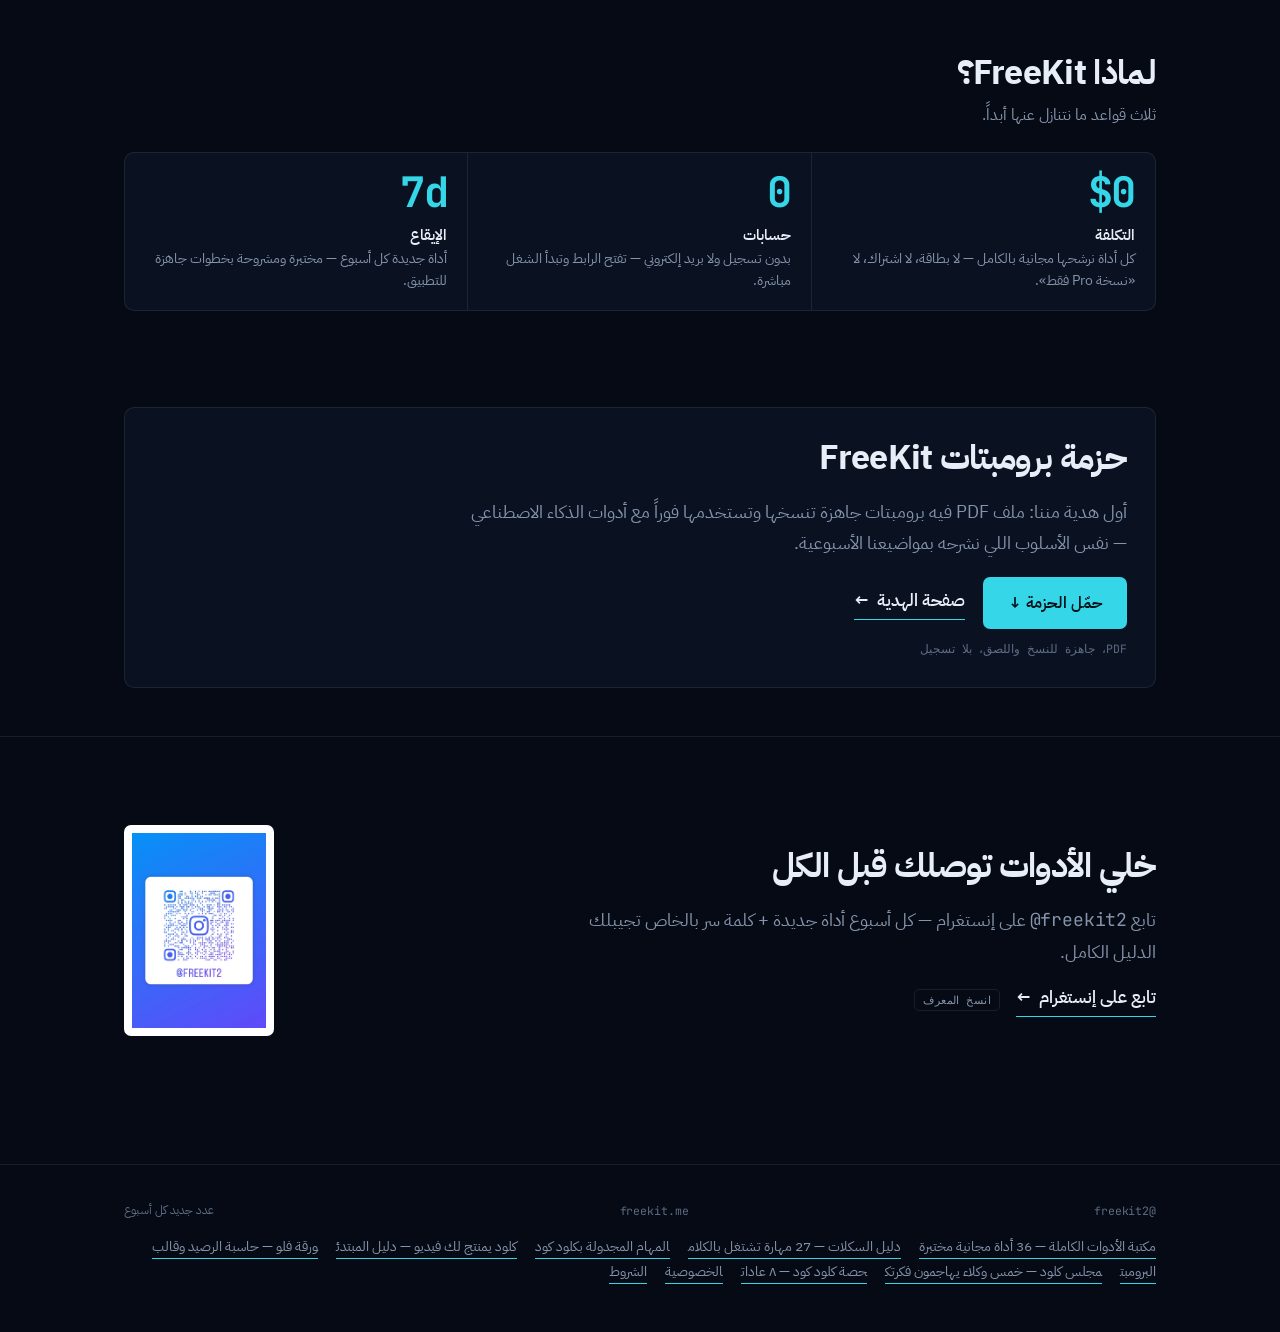
==== commit 196aad32: "feat(analytics): add web analytics + copy counter to index.html" ====
--- a/index.html
+++ b/index.html
@@ -313,6 +313,8 @@
             });
         })();
     </script>
+    <!-- Cloudflare Web Analytics --><script type='module' src='https://static.cloudflareinsights.com/beacon.min.js' data-cf-beacon='{"token": "683ccbc99e364fae99ee72bb82c2fb21"}'></script><!-- End Cloudflare Web Analytics -->
+    <script src="/assets/track.js" defer></script>
 </body>
 
 </html>
